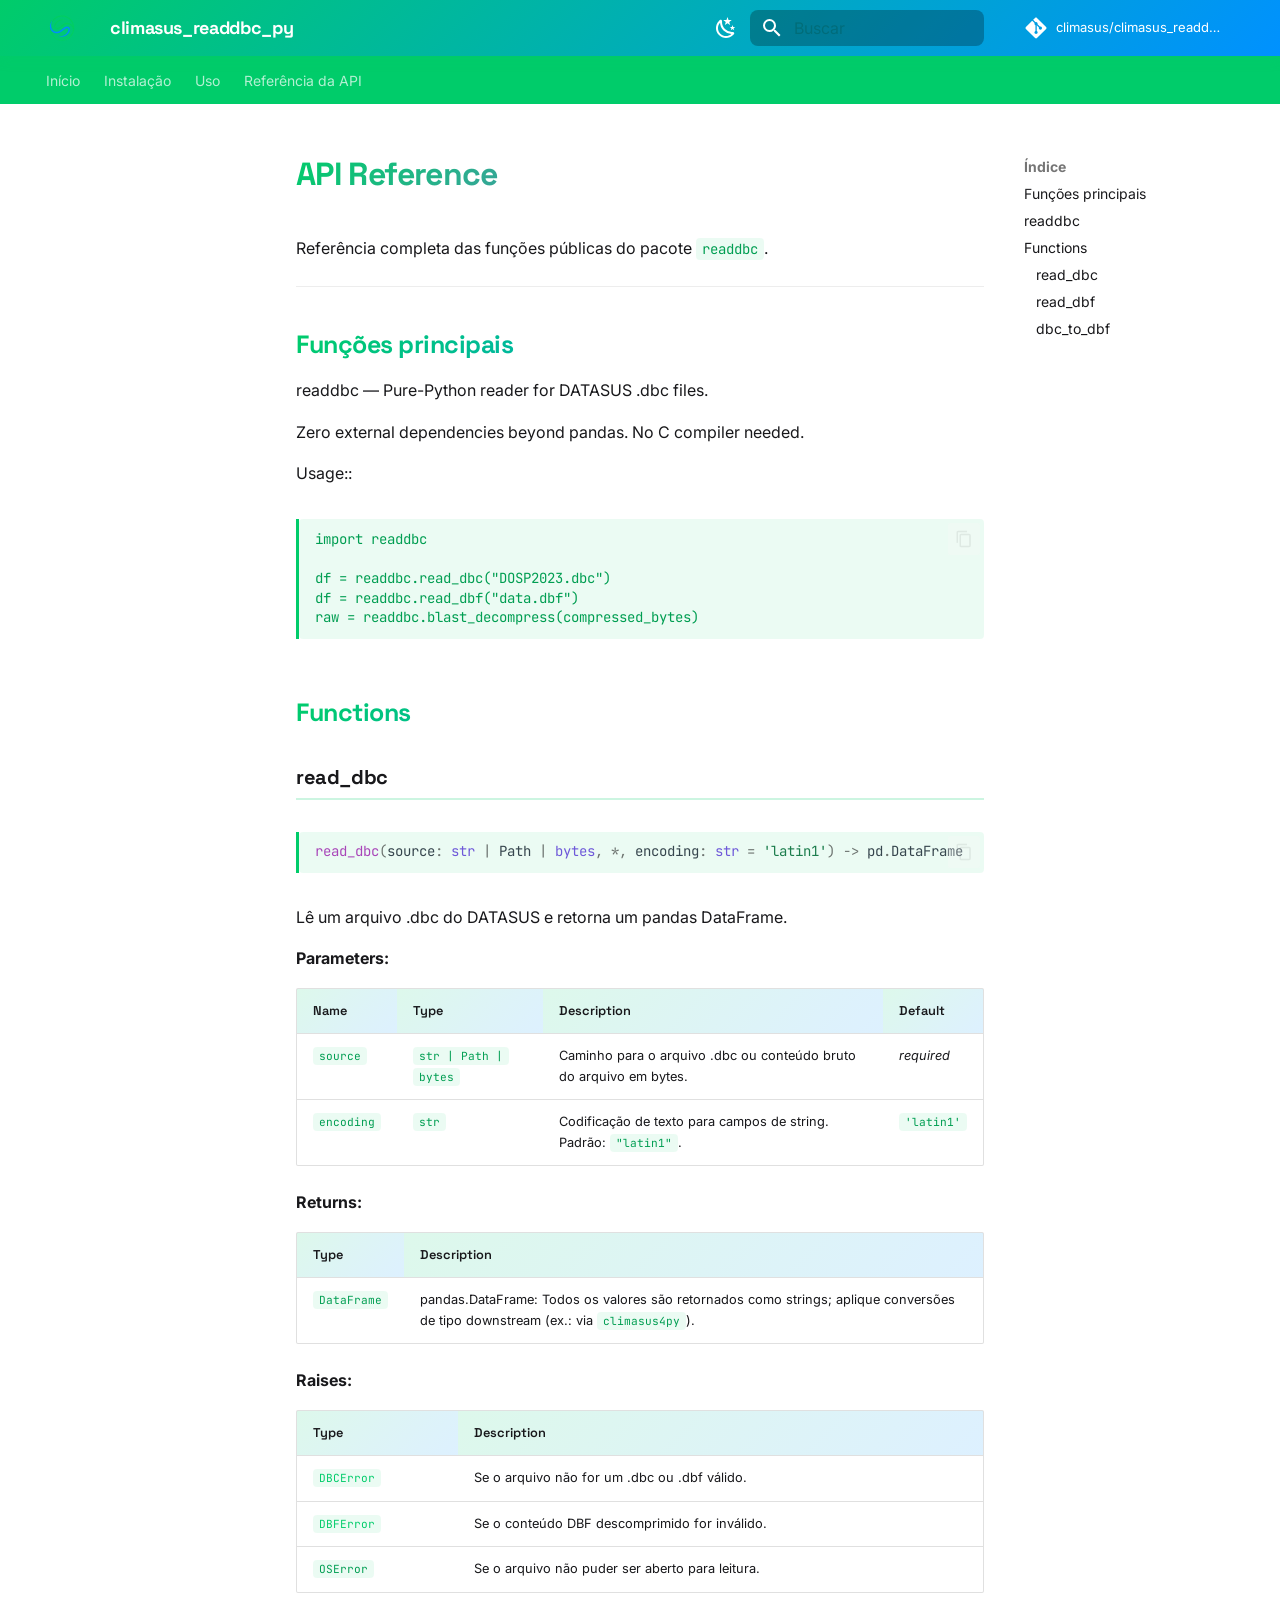
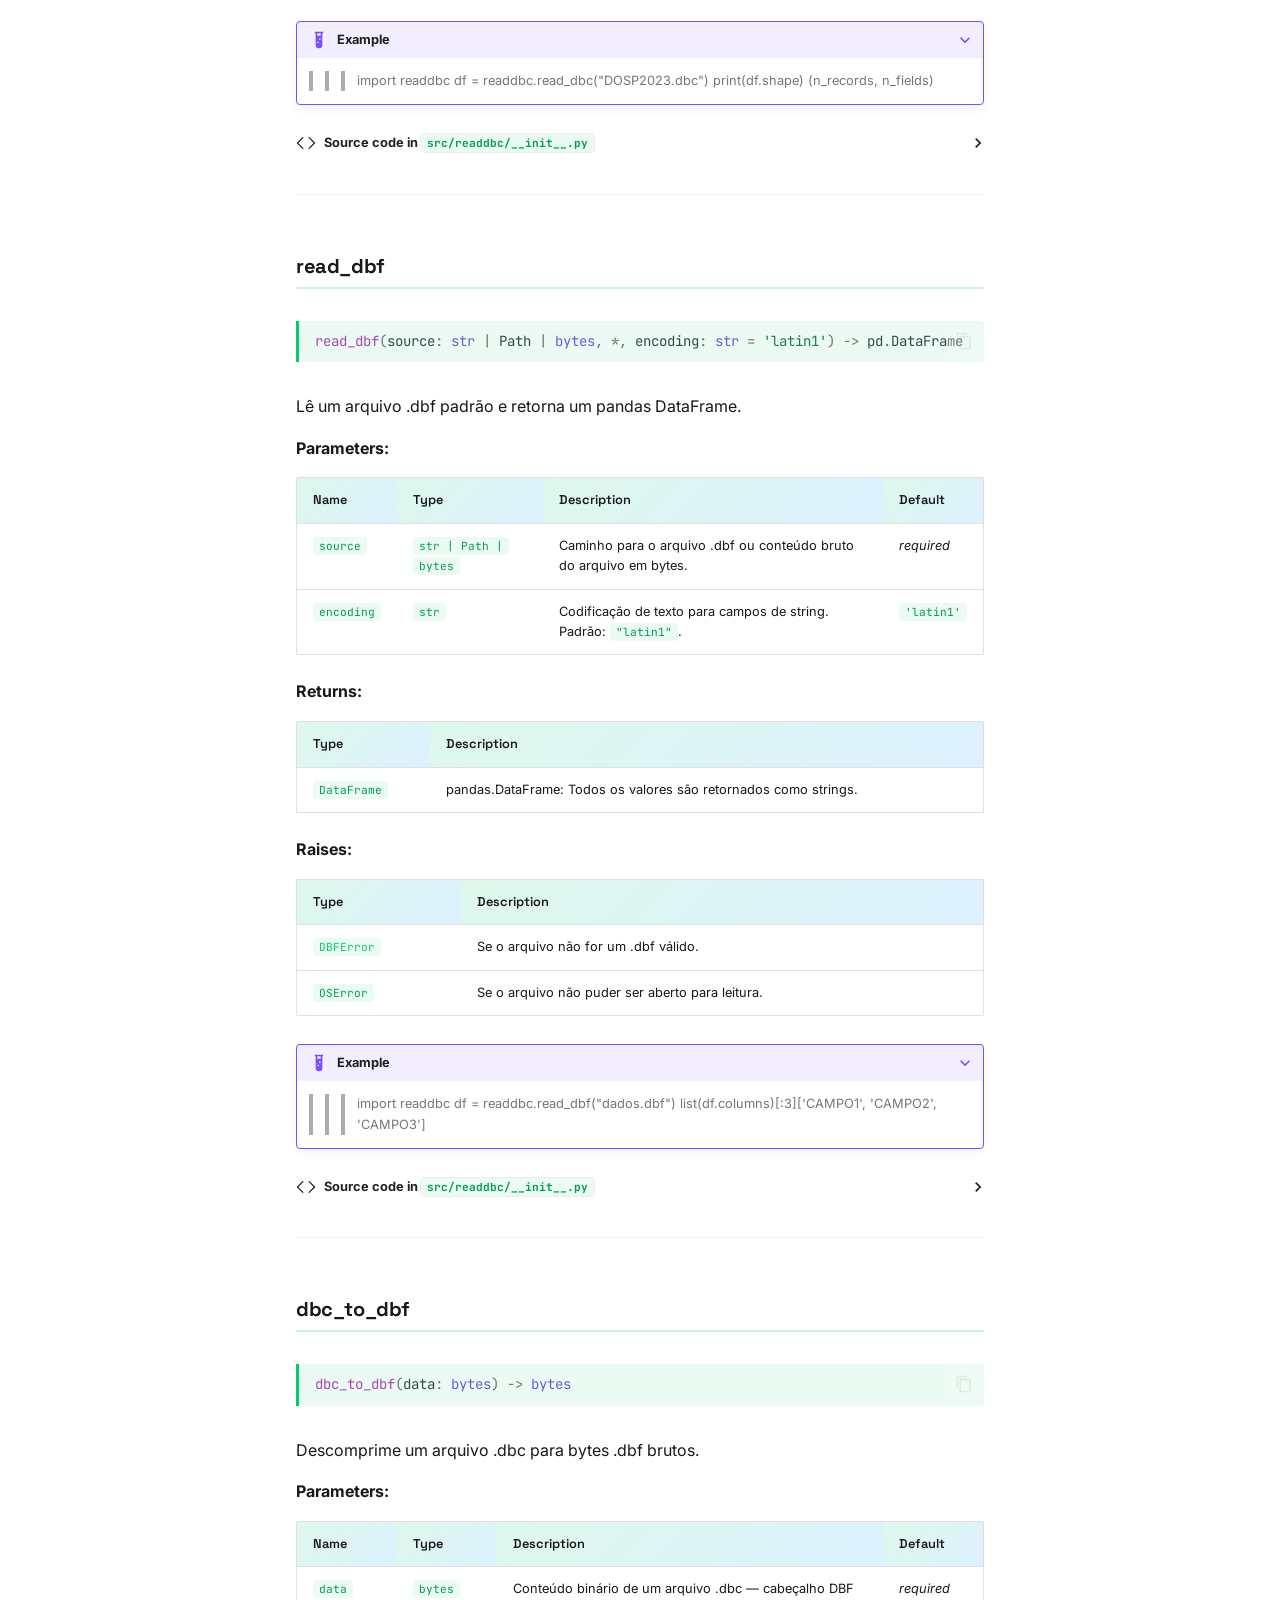
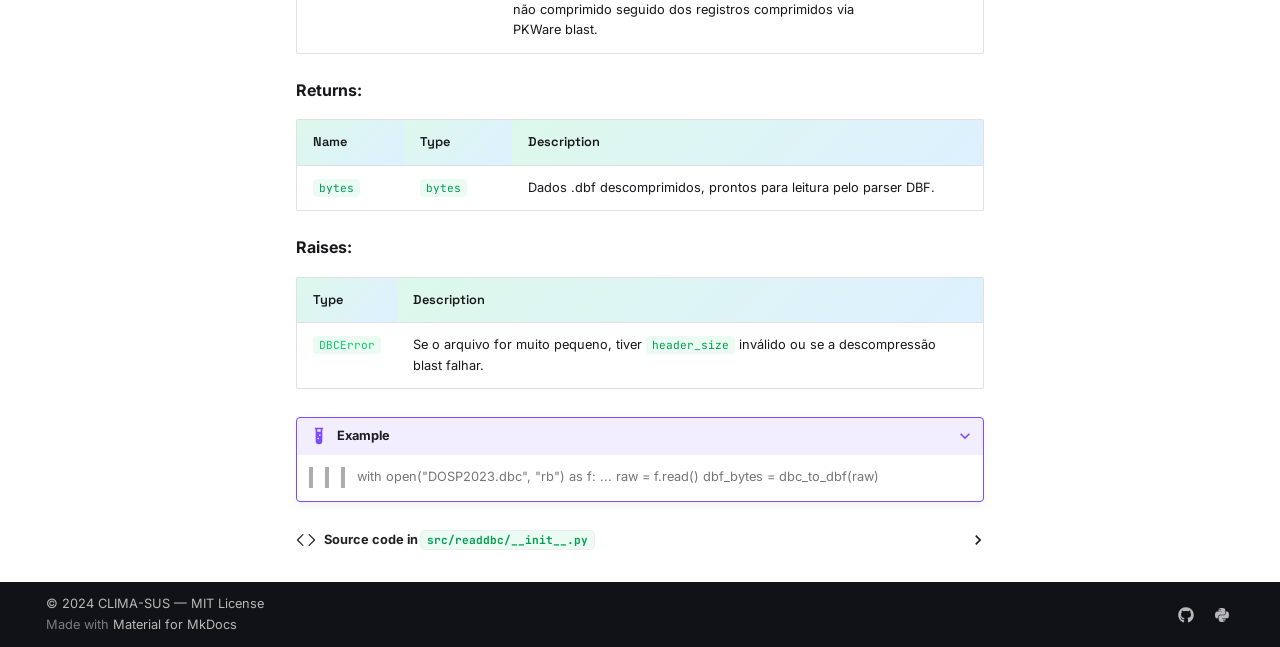
==== api-reference/index.html @ 3f67c139 "Deployed f1daf43 with MkDocs version: 1.6.1" ====
<!doctype html>
<html lang="pt" class="no-js">
  <head>
    
      <meta charset="utf-8">
      <meta name="viewport" content="width=device-width,initial-scale=1">
      
        <meta name="description" content="Pure-Python DBC/DBF reader for DATASUS files">
      
      
      
        <link rel="canonical" href="https://climasus.github.io/climasus_readdbc_py/api-reference/">
      
      
      
      
        
      
      
      <link rel="icon" href="../assets/logo.png">
      <meta name="generator" content="mkdocs-1.6.1, mkdocs-material-9.7.6">
    
    
      
        <title>API Reference - climasus_readdbc_py</title>
      
    
    
      <link rel="stylesheet" href="../assets/stylesheets/main.484c7ddc.min.css">
      
        
        <link rel="stylesheet" href="../assets/stylesheets/palette.ab4e12ef.min.css">
      
      


    
    
      
    
    
      
        
        
        <link rel="preconnect" href="https://fonts.gstatic.com" crossorigin>
        <link rel="stylesheet" href="https://fonts.googleapis.com/css?family=Inter:300,300i,400,400i,700,700i%7CJetBrains+Mono:400,400i,700,700i&display=fallback">
        <style>:root{--md-text-font:"Inter";--md-code-font:"JetBrains Mono"}</style>
      
    
    
      <link rel="stylesheet" href="../assets/_mkdocstrings.css">
    
      <link rel="stylesheet" href="../assets/climasus.css">
    
    <script>__md_scope=new URL("..",location),__md_hash=e=>[...e].reduce(((e,_)=>(e<<5)-e+_.charCodeAt(0)),0),__md_get=(e,_=localStorage,t=__md_scope)=>JSON.parse(_.getItem(t.pathname+"."+e)),__md_set=(e,_,t=localStorage,a=__md_scope)=>{try{t.setItem(a.pathname+"."+e,JSON.stringify(_))}catch(e){}}</script>
    
      

    
    
  </head>
  
  
    
    
      
    
    
    
    
    <body dir="ltr" data-md-color-scheme="default" data-md-color-primary="custom" data-md-color-accent="custom">
  
    
    <input class="md-toggle" data-md-toggle="drawer" type="checkbox" id="__drawer" autocomplete="off">
    <input class="md-toggle" data-md-toggle="search" type="checkbox" id="__search" autocomplete="off">
    <label class="md-overlay" for="__drawer"></label>
    <div data-md-component="skip">
      
        
        <a href="#api-reference" class="md-skip">
          Ir para o conteúdo
        </a>
      
    </div>
    <div data-md-component="announce">
      
    </div>
    
    
      

<header class="md-header" data-md-component="header">
  <nav class="md-header__inner md-grid" aria-label="Cabeçalho">
    <a href=".." title="climasus_readdbc_py" class="md-header__button md-logo" aria-label="climasus_readdbc_py" data-md-component="logo">
      
  <img src="../assets/logo.png" alt="logo">

    </a>
    <label class="md-header__button md-icon" for="__drawer">
      
      <svg xmlns="http://www.w3.org/2000/svg" viewBox="0 0 24 24"><path d="M3 6h18v2H3zm0 5h18v2H3zm0 5h18v2H3z"/></svg>
    </label>
    <div class="md-header__title" data-md-component="header-title">
      <div class="md-header__ellipsis">
        <div class="md-header__topic">
          <span class="md-ellipsis">
            climasus_readdbc_py
          </span>
        </div>
        <div class="md-header__topic" data-md-component="header-topic">
          <span class="md-ellipsis">
            
              API Reference
            
          </span>
        </div>
      </div>
    </div>
    
      
        <form class="md-header__option" data-md-component="palette">
  
    
    
    
    <input class="md-option" data-md-color-media="(prefers-color-scheme: light)" data-md-color-scheme="default" data-md-color-primary="custom" data-md-color-accent="custom"  aria-label="Modo escuro"  type="radio" name="__palette" id="__palette_0">
    
      <label class="md-header__button md-icon" title="Modo escuro" for="__palette_1" hidden>
        <svg xmlns="http://www.w3.org/2000/svg" viewBox="0 0 24 24"><path d="m17.75 4.09-2.53 1.94.91 3.06-2.63-1.81-2.63 1.81.91-3.06-2.53-1.94L12.44 4l1.06-3 1.06 3zm3.5 6.91-1.64 1.25.59 1.98-1.7-1.17-1.7 1.17.59-1.98L15.75 11l2.06-.05L18.5 9l.69 1.95zm-2.28 4.95c.83-.08 1.72 1.1 1.19 1.85-.32.45-.66.87-1.08 1.27C15.17 23 8.84 23 4.94 19.07c-3.91-3.9-3.91-10.24 0-14.14.4-.4.82-.76 1.27-1.08.75-.53 1.93.36 1.85 1.19-.27 2.86.69 5.83 2.89 8.02a9.96 9.96 0 0 0 8.02 2.89m-1.64 2.02a12.08 12.08 0 0 1-7.8-3.47c-2.17-2.19-3.33-5-3.49-7.82-2.81 3.14-2.7 7.96.31 10.98 3.02 3.01 7.84 3.12 10.98.31"/></svg>
      </label>
    
  
    
    
    
    <input class="md-option" data-md-color-media="(prefers-color-scheme: dark)" data-md-color-scheme="slate" data-md-color-primary="custom" data-md-color-accent="custom"  aria-label="Modo claro"  type="radio" name="__palette" id="__palette_1">
    
      <label class="md-header__button md-icon" title="Modo claro" for="__palette_0" hidden>
        <svg xmlns="http://www.w3.org/2000/svg" viewBox="0 0 24 24"><path d="M12 7a5 5 0 0 1 5 5 5 5 0 0 1-5 5 5 5 0 0 1-5-5 5 5 0 0 1 5-5m0 2a3 3 0 0 0-3 3 3 3 0 0 0 3 3 3 3 0 0 0 3-3 3 3 0 0 0-3-3m0-7 2.39 3.42C13.65 5.15 12.84 5 12 5s-1.65.15-2.39.42zM3.34 7l4.16-.35A7.2 7.2 0 0 0 5.94 8.5c-.44.74-.69 1.5-.83 2.29zm.02 10 1.76-3.77a7.131 7.131 0 0 0 2.38 4.14zM20.65 7l-1.77 3.79a7.02 7.02 0 0 0-2.38-4.15zm-.01 10-4.14.36c.59-.51 1.12-1.14 1.54-1.86.42-.73.69-1.5.83-2.29zM12 22l-2.41-3.44c.74.27 1.55.44 2.41.44.82 0 1.63-.17 2.37-.44z"/></svg>
      </label>
    
  
</form>
      
    
    
      <script>var palette=__md_get("__palette");if(palette&&palette.color){if("(prefers-color-scheme)"===palette.color.media){var media=matchMedia("(prefers-color-scheme: light)"),input=document.querySelector(media.matches?"[data-md-color-media='(prefers-color-scheme: light)']":"[data-md-color-media='(prefers-color-scheme: dark)']");palette.color.media=input.getAttribute("data-md-color-media"),palette.color.scheme=input.getAttribute("data-md-color-scheme"),palette.color.primary=input.getAttribute("data-md-color-primary"),palette.color.accent=input.getAttribute("data-md-color-accent")}for(var[key,value]of Object.entries(palette.color))document.body.setAttribute("data-md-color-"+key,value)}</script>
    
    
    
      
      
        <label class="md-header__button md-icon" for="__search">
          
          <svg xmlns="http://www.w3.org/2000/svg" viewBox="0 0 24 24"><path d="M9.5 3A6.5 6.5 0 0 1 16 9.5c0 1.61-.59 3.09-1.56 4.23l.27.27h.79l5 5-1.5 1.5-5-5v-.79l-.27-.27A6.52 6.52 0 0 1 9.5 16 6.5 6.5 0 0 1 3 9.5 6.5 6.5 0 0 1 9.5 3m0 2C7 5 5 7 5 9.5S7 14 9.5 14 14 12 14 9.5 12 5 9.5 5"/></svg>
        </label>
        <div class="md-search" data-md-component="search" role="dialog">
  <label class="md-search__overlay" for="__search"></label>
  <div class="md-search__inner" role="search">
    <form class="md-search__form" name="search">
      <input type="text" class="md-search__input" name="query" aria-label="Buscar" placeholder="Buscar" autocapitalize="off" autocorrect="off" autocomplete="off" spellcheck="false" data-md-component="search-query" required>
      <label class="md-search__icon md-icon" for="__search">
        
        <svg xmlns="http://www.w3.org/2000/svg" viewBox="0 0 24 24"><path d="M9.5 3A6.5 6.5 0 0 1 16 9.5c0 1.61-.59 3.09-1.56 4.23l.27.27h.79l5 5-1.5 1.5-5-5v-.79l-.27-.27A6.52 6.52 0 0 1 9.5 16 6.5 6.5 0 0 1 3 9.5 6.5 6.5 0 0 1 9.5 3m0 2C7 5 5 7 5 9.5S7 14 9.5 14 14 12 14 9.5 12 5 9.5 5"/></svg>
        
        <svg xmlns="http://www.w3.org/2000/svg" viewBox="0 0 24 24"><path d="M20 11v2H8l5.5 5.5-1.42 1.42L4.16 12l7.92-7.92L13.5 5.5 8 11z"/></svg>
      </label>
      <nav class="md-search__options" aria-label="Pesquisar">
        
        <button type="reset" class="md-search__icon md-icon" title="Limpar" aria-label="Limpar" tabindex="-1">
          
          <svg xmlns="http://www.w3.org/2000/svg" viewBox="0 0 24 24"><path d="M19 6.41 17.59 5 12 10.59 6.41 5 5 6.41 10.59 12 5 17.59 6.41 19 12 13.41 17.59 19 19 17.59 13.41 12z"/></svg>
        </button>
      </nav>
      
        <div class="md-search__suggest" data-md-component="search-suggest"></div>
      
    </form>
    <div class="md-search__output">
      <div class="md-search__scrollwrap" tabindex="0" data-md-scrollfix>
        <div class="md-search-result" data-md-component="search-result">
          <div class="md-search-result__meta">
            Inicializando a pesquisa
          </div>
          <ol class="md-search-result__list" role="presentation"></ol>
        </div>
      </div>
    </div>
  </div>
</div>
      
    
    
      <div class="md-header__source">
        <a href="https://github.com/climasus/climasus_readdbc_py" title="Ir ao repositório" class="md-source" data-md-component="source">
  <div class="md-source__icon md-icon">
    
    <svg xmlns="http://www.w3.org/2000/svg" viewBox="0 0 448 512"><!--! Font Awesome Free 7.1.0 by @fontawesome - https://fontawesome.com License - https://fontawesome.com/license/free (Icons: CC BY 4.0, Fonts: SIL OFL 1.1, Code: MIT License) Copyright 2025 Fonticons, Inc.--><path d="M439.6 236.1 244 40.5c-5.4-5.5-12.8-8.5-20.4-8.5s-15 3-20.4 8.4L162.5 81l51.5 51.5c27.1-9.1 52.7 16.8 43.4 43.7l49.7 49.7c34.2-11.8 61.2 31 35.5 56.7-26.5 26.5-70.2-2.9-56-37.3L240.3 199v121.9c25.3 12.5 22.3 41.8 9.1 55-6.4 6.4-15.2 10.1-24.3 10.1s-17.8-3.6-24.3-10.1c-17.6-17.6-11.1-46.9 11.2-56v-123c-20.8-8.5-24.6-30.7-18.6-45L142.6 101 8.5 235.1C3 240.6 0 247.9 0 255.5s3 15 8.5 20.4l195.6 195.7c5.4 5.4 12.7 8.4 20.4 8.4s15-3 20.4-8.4l194.7-194.7c5.4-5.4 8.4-12.8 8.4-20.4s-3-15-8.4-20.4"/></svg>
  </div>
  <div class="md-source__repository">
    climasus/climasus_readdbc_py
  </div>
</a>
      </div>
    
  </nav>
  
</header>
    
    <div class="md-container" data-md-component="container">
      
      
        
          
            
<nav class="md-tabs" aria-label="Abas" data-md-component="tabs">
  <div class="md-grid">
    <ul class="md-tabs__list">
      
        
  
  
  
  
    <li class="md-tabs__item">
      <a href=".." class="md-tabs__link">
        
  
  
    
  
  Início

      </a>
    </li>
  

      
        
  
  
  
  
    <li class="md-tabs__item">
      <a href="../installation/" class="md-tabs__link">
        
  
  
    
  
  Instalação

      </a>
    </li>
  

      
        
  
  
  
  
    <li class="md-tabs__item">
      <a href="../usage/" class="md-tabs__link">
        
  
  
    
  
  Uso

      </a>
    </li>
  

      
        
  
  
  
  
    
    
      <li class="md-tabs__item">
        <a href="../reference/readdbc/" class="md-tabs__link">
          
  
  
  Referência da API

        </a>
      </li>
    
  

      
    </ul>
  </div>
</nav>
          
        
      
      <main class="md-main" data-md-component="main">
        <div class="md-main__inner md-grid">
          
            
              
              <div class="md-sidebar md-sidebar--primary" data-md-component="sidebar" data-md-type="navigation" >
                <div class="md-sidebar__scrollwrap">
                  <div class="md-sidebar__inner">
                    


  


<nav class="md-nav md-nav--primary md-nav--lifted" aria-label="Navegação" data-md-level="0">
  <label class="md-nav__title" for="__drawer">
    <a href=".." title="climasus_readdbc_py" class="md-nav__button md-logo" aria-label="climasus_readdbc_py" data-md-component="logo">
      
  <img src="../assets/logo.png" alt="logo">

    </a>
    climasus_readdbc_py
  </label>
  
    <div class="md-nav__source">
      <a href="https://github.com/climasus/climasus_readdbc_py" title="Ir ao repositório" class="md-source" data-md-component="source">
  <div class="md-source__icon md-icon">
    
    <svg xmlns="http://www.w3.org/2000/svg" viewBox="0 0 448 512"><!--! Font Awesome Free 7.1.0 by @fontawesome - https://fontawesome.com License - https://fontawesome.com/license/free (Icons: CC BY 4.0, Fonts: SIL OFL 1.1, Code: MIT License) Copyright 2025 Fonticons, Inc.--><path d="M439.6 236.1 244 40.5c-5.4-5.5-12.8-8.5-20.4-8.5s-15 3-20.4 8.4L162.5 81l51.5 51.5c27.1-9.1 52.7 16.8 43.4 43.7l49.7 49.7c34.2-11.8 61.2 31 35.5 56.7-26.5 26.5-70.2-2.9-56-37.3L240.3 199v121.9c25.3 12.5 22.3 41.8 9.1 55-6.4 6.4-15.2 10.1-24.3 10.1s-17.8-3.6-24.3-10.1c-17.6-17.6-11.1-46.9 11.2-56v-123c-20.8-8.5-24.6-30.7-18.6-45L142.6 101 8.5 235.1C3 240.6 0 247.9 0 255.5s3 15 8.5 20.4l195.6 195.7c5.4 5.4 12.7 8.4 20.4 8.4s15-3 20.4-8.4l194.7-194.7c5.4-5.4 8.4-12.8 8.4-20.4s-3-15-8.4-20.4"/></svg>
  </div>
  <div class="md-source__repository">
    climasus/climasus_readdbc_py
  </div>
</a>
    </div>
  
  <ul class="md-nav__list" data-md-scrollfix>
    
      
      
  
  
  
  
    <li class="md-nav__item">
      <a href=".." class="md-nav__link">
        
  
  
  <span class="md-ellipsis">
    
  
    Início
  

    
  </span>
  
  

      </a>
    </li>
  

    
      
      
  
  
  
  
    <li class="md-nav__item">
      <a href="../installation/" class="md-nav__link">
        
  
  
  <span class="md-ellipsis">
    
  
    Instalação
  

    
  </span>
  
  

      </a>
    </li>
  

    
      
      
  
  
  
  
    <li class="md-nav__item">
      <a href="../usage/" class="md-nav__link">
        
  
  
  <span class="md-ellipsis">
    
  
    Uso
  

    
  </span>
  
  

      </a>
    </li>
  

    
      
      
  
  
  
  
    
    
    
    
      
      
    
    
    <li class="md-nav__item md-nav__item--nested">
      
        
        
        <input class="md-nav__toggle md-toggle " type="checkbox" id="__nav_4" >
        
          
          <label class="md-nav__link" for="__nav_4" id="__nav_4_label" tabindex="0">
            
  
  
  <span class="md-ellipsis">
    
  
    Referência da API
  

    
  </span>
  
  

            <span class="md-nav__icon md-icon"></span>
          </label>
        
        <nav class="md-nav" data-md-level="1" aria-labelledby="__nav_4_label" aria-expanded="false">
          <label class="md-nav__title" for="__nav_4">
            <span class="md-nav__icon md-icon"></span>
            
  
    Referência da API
  

          </label>
          <ul class="md-nav__list" data-md-scrollfix>
            
              
                
  
  
  
  
    <li class="md-nav__item">
      <a href="../reference/readdbc/" class="md-nav__link">
        
  
  
  <span class="md-ellipsis">
    
  
    readdbc
  

    
  </span>
  
  

      </a>
    </li>
  

              
            
          </ul>
        </nav>
      
    </li>
  

    
  </ul>
</nav>
                  </div>
                </div>
              </div>
            
            
              
              <div class="md-sidebar md-sidebar--secondary" data-md-component="sidebar" data-md-type="toc" >
                <div class="md-sidebar__scrollwrap">
                  <div class="md-sidebar__inner">
                    

<nav class="md-nav md-nav--secondary" aria-label="Índice">
  
  
  
    
  
  
    <label class="md-nav__title" for="__toc">
      <span class="md-nav__icon md-icon"></span>
      Índice
    </label>
    <ul class="md-nav__list" data-md-component="toc" data-md-scrollfix>
      
        <li class="md-nav__item">
  <a href="#funcoes-principais" class="md-nav__link">
    <span class="md-ellipsis">
      
        Funções principais
      
    </span>
  </a>
  
</li>
      
        <li class="md-nav__item">
  <a href="#readdbc" class="md-nav__link">
    <span class="md-ellipsis">
      
        readdbc
      
    </span>
  </a>
  
</li>
      
        <li class="md-nav__item">
  <a href="#readdbc-functions" class="md-nav__link">
    <span class="md-ellipsis">
      
        Functions
      
    </span>
  </a>
  
    <nav class="md-nav" aria-label="Functions">
      <ul class="md-nav__list">
        
          <li class="md-nav__item">
  <a href="#readdbc.read_dbc" class="md-nav__link">
    <span class="md-ellipsis">
      
        read_dbc
      
    </span>
  </a>
  
</li>
        
          <li class="md-nav__item">
  <a href="#readdbc.read_dbf" class="md-nav__link">
    <span class="md-ellipsis">
      
        read_dbf
      
    </span>
  </a>
  
</li>
        
          <li class="md-nav__item">
  <a href="#readdbc.dbc_to_dbf" class="md-nav__link">
    <span class="md-ellipsis">
      
        dbc_to_dbf
      
    </span>
  </a>
  
</li>
        
      </ul>
    </nav>
  
</li>
      
    </ul>
  
</nav>
                  </div>
                </div>
              </div>
            
          
          
            <div class="md-content" data-md-component="content">
              
              <article class="md-content__inner md-typeset">
                
                  


  
  


<h1 id="api-reference">API Reference<a class="headerlink" href="#api-reference" title="Permanent link">&para;</a></h1>
<p>Referência completa das funções públicas do pacote <code>readdbc</code>.</p>
<hr />
<h2 id="funcoes-principais">Funções principais<a class="headerlink" href="#funcoes-principais" title="Permanent link">&para;</a></h2>


<div class="doc doc-object doc-module">



<a id="readdbc"></a>
    <div class="doc doc-contents first">

        <p>readdbc — Pure-Python reader for DATASUS .dbc files.</p>
<p>Zero external dependencies beyond pandas.  No C compiler needed.</p>
<p>Usage::</p>
<div class="language-text highlight"><pre><span></span><code>import readdbc

df = readdbc.read_dbc(&quot;DOSP2023.dbc&quot;)
df = readdbc.read_dbf(&quot;data.dbf&quot;)
raw = readdbc.blast_decompress(compressed_bytes)
</code></pre></div>










<div class="doc doc-children">








<h2 id="readdbc-functions">Functions<a href="#readdbc-functions" class="headerlink" title="Permanent link">&para;</a></h2>

<div class="doc doc-object doc-function">


<h3 id="readdbc.read_dbc" class="doc doc-heading">
            <span class="doc doc-object-name doc-function-name">read_dbc</span>


<a href="#readdbc.read_dbc" class="headerlink" title="Permanent link">&para;</a></h3>
<div class="language-python doc-signature highlight"><pre><span></span><code><a id="__codelineno-0-1" name="__codelineno-0-1" href="#__codelineno-0-1"></a><span class="nf">read_dbc</span><span class="p">(</span><span class="n">source</span><span class="p">:</span> <span class="nb">str</span> <span class="o">|</span> <span class="n">Path</span> <span class="o">|</span> <span class="nb">bytes</span><span class="p">,</span> <span class="o">*</span><span class="p">,</span> <span class="n">encoding</span><span class="p">:</span> <span class="nb">str</span> <span class="o">=</span> <span class="s1">&#39;latin1&#39;</span><span class="p">)</span> <span class="o">-&gt;</span> <span class="n">pd</span><span class="o">.</span><span class="n">DataFrame</span>
</code></pre></div>

    <div class="doc doc-contents ">

        <p>Lê um arquivo .dbc do DATASUS e retorna um pandas DataFrame.</p>


<p><span class="doc-section-title">Parameters:</span></p>
    <table>
      <thead>
        <tr>
          <th>Name</th>
          <th>Type</th>
          <th>Description</th>
          <th>Default</th>
        </tr>
      </thead>
      <tbody>
          <tr class="doc-section-item">
            <td>
                <code>source</code>
            </td>
            <td>
                  <code><span title="str">str</span> | <span title="pathlib.Path">Path</span> | <span title="bytes">bytes</span></code>
            </td>
            <td>
              <div class="doc-md-description">
                <p>Caminho para o arquivo .dbc ou conteúdo
bruto do arquivo em bytes.</p>
              </div>
            </td>
            <td>
                <em>required</em>
            </td>
          </tr>
          <tr class="doc-section-item">
            <td>
                <code>encoding</code>
            </td>
            <td>
                  <code><span title="str">str</span></code>
            </td>
            <td>
              <div class="doc-md-description">
                <p>Codificação de texto para campos de string.
Padrão: <code>"latin1"</code>.</p>
              </div>
            </td>
            <td>
                  <code>&#39;latin1&#39;</code>
            </td>
          </tr>
      </tbody>
    </table>


    <p><span class="doc-section-title">Returns:</span></p>
    <table>
      <thead>
        <tr>
          <th>Type</th>
          <th>Description</th>
        </tr>
      </thead>
      <tbody>
          <tr class="doc-section-item">
            <td>
                  <code><span title="pandas.DataFrame">DataFrame</span></code>
            </td>
            <td>
              <div class="doc-md-description">
                <p>pandas.DataFrame: Todos os valores são retornados como strings;
aplique conversões de tipo downstream (ex.: via <code>climasus4py</code>).</p>
              </div>
            </td>
          </tr>
      </tbody>
    </table>


<p><span class="doc-section-title">Raises:</span></p>
    <table>
      <thead>
        <tr>
          <th>Type</th>
          <th>Description</th>
        </tr>
      </thead>
      <tbody>
          <tr class="doc-section-item">
            <td>
                  <code><a class="autorefs autorefs-internal" title="DBCError (readdbc.DBCError)" href="../reference/readdbc/#readdbc.DBCError">DBCError</a></code>
            </td>
            <td>
              <div class="doc-md-description">
                <p>Se o arquivo não for um .dbc ou .dbf válido.</p>
              </div>
            </td>
          </tr>
          <tr class="doc-section-item">
            <td>
                  <code><a class="autorefs autorefs-internal" title="DBFError (readdbc._dbf.DBFError)" href="../reference/readdbc/#readdbc.DBFError">DBFError</a></code>
            </td>
            <td>
              <div class="doc-md-description">
                <p>Se o conteúdo DBF descomprimido for inválido.</p>
              </div>
            </td>
          </tr>
          <tr class="doc-section-item">
            <td>
                  <code><span title="OSError">OSError</span></code>
            </td>
            <td>
              <div class="doc-md-description">
                <p>Se o arquivo não puder ser aberto para leitura.</p>
              </div>
            </td>
          </tr>
      </tbody>
    </table>


<details class="example" open>
  <summary>Example</summary>
  <blockquote>
<blockquote>
<blockquote>
<p>import readdbc
df = readdbc.read_dbc("DOSP2023.dbc")
print(df.shape)
(n_records, n_fields)</p>
</blockquote>
</blockquote>
</blockquote>
</details>

            <details class="mkdocstrings-source">
              <summary>Source code in <code>src/readdbc/__init__.py</code></summary>
              <div class="language-python highlight"><table class="highlighttable"><tr><td class="linenos"><div class="linenodiv"><pre><span></span><span class="normal"><a href="#__codelineno-0-129">129</a></span>
<span class="normal"><a href="#__codelineno-0-130">130</a></span>
<span class="normal"><a href="#__codelineno-0-131">131</a></span>
<span class="normal"><a href="#__codelineno-0-132">132</a></span>
<span class="normal"><a href="#__codelineno-0-133">133</a></span>
<span class="normal"><a href="#__codelineno-0-134">134</a></span>
<span class="normal"><a href="#__codelineno-0-135">135</a></span>
<span class="normal"><a href="#__codelineno-0-136">136</a></span>
<span class="normal"><a href="#__codelineno-0-137">137</a></span>
<span class="normal"><a href="#__codelineno-0-138">138</a></span>
<span class="normal"><a href="#__codelineno-0-139">139</a></span>
<span class="normal"><a href="#__codelineno-0-140">140</a></span>
<span class="normal"><a href="#__codelineno-0-141">141</a></span>
<span class="normal"><a href="#__codelineno-0-142">142</a></span>
<span class="normal"><a href="#__codelineno-0-143">143</a></span>
<span class="normal"><a href="#__codelineno-0-144">144</a></span>
<span class="normal"><a href="#__codelineno-0-145">145</a></span>
<span class="normal"><a href="#__codelineno-0-146">146</a></span>
<span class="normal"><a href="#__codelineno-0-147">147</a></span>
<span class="normal"><a href="#__codelineno-0-148">148</a></span>
<span class="normal"><a href="#__codelineno-0-149">149</a></span>
<span class="normal"><a href="#__codelineno-0-150">150</a></span>
<span class="normal"><a href="#__codelineno-0-151">151</a></span>
<span class="normal"><a href="#__codelineno-0-152">152</a></span>
<span class="normal"><a href="#__codelineno-0-153">153</a></span>
<span class="normal"><a href="#__codelineno-0-154">154</a></span>
<span class="normal"><a href="#__codelineno-0-155">155</a></span>
<span class="normal"><a href="#__codelineno-0-156">156</a></span>
<span class="normal"><a href="#__codelineno-0-157">157</a></span>
<span class="normal"><a href="#__codelineno-0-158">158</a></span>
<span class="normal"><a href="#__codelineno-0-159">159</a></span>
<span class="normal"><a href="#__codelineno-0-160">160</a></span>
<span class="normal"><a href="#__codelineno-0-161">161</a></span>
<span class="normal"><a href="#__codelineno-0-162">162</a></span>
<span class="normal"><a href="#__codelineno-0-163">163</a></span>
<span class="normal"><a href="#__codelineno-0-164">164</a></span>
<span class="normal"><a href="#__codelineno-0-165">165</a></span></pre></div></td><td class="code"><div><pre><span></span><code><a id="__codelineno-0-129" name="__codelineno-0-129"></a><span class="k">def</span><span class="w"> </span><span class="nf">read_dbc</span><span class="p">(</span>
<a id="__codelineno-0-130" name="__codelineno-0-130"></a>    <span class="n">source</span><span class="p">:</span> <span class="nb">str</span> <span class="o">|</span> <span class="n">Path</span> <span class="o">|</span> <span class="nb">bytes</span><span class="p">,</span>
<a id="__codelineno-0-131" name="__codelineno-0-131"></a>    <span class="o">*</span><span class="p">,</span>
<a id="__codelineno-0-132" name="__codelineno-0-132"></a>    <span class="n">encoding</span><span class="p">:</span> <span class="nb">str</span> <span class="o">=</span> <span class="s2">&quot;latin1&quot;</span><span class="p">,</span>
<a id="__codelineno-0-133" name="__codelineno-0-133"></a><span class="p">)</span> <span class="o">-&gt;</span> <span class="n">pd</span><span class="o">.</span><span class="n">DataFrame</span><span class="p">:</span>
<a id="__codelineno-0-134" name="__codelineno-0-134"></a><span class="w">    </span><span class="sd">&quot;&quot;&quot;Lê um arquivo .dbc do DATASUS e retorna um pandas DataFrame.</span>
<a id="__codelineno-0-135" name="__codelineno-0-135"></a>
<a id="__codelineno-0-136" name="__codelineno-0-136"></a><span class="sd">    Args:</span>
<a id="__codelineno-0-137" name="__codelineno-0-137"></a><span class="sd">        source (str | Path | bytes): Caminho para o arquivo .dbc ou conteúdo</span>
<a id="__codelineno-0-138" name="__codelineno-0-138"></a><span class="sd">            bruto do arquivo em bytes.</span>
<a id="__codelineno-0-139" name="__codelineno-0-139"></a><span class="sd">        encoding (str): Codificação de texto para campos de string.</span>
<a id="__codelineno-0-140" name="__codelineno-0-140"></a><span class="sd">            Padrão: ``&quot;latin1&quot;``.</span>
<a id="__codelineno-0-141" name="__codelineno-0-141"></a>
<a id="__codelineno-0-142" name="__codelineno-0-142"></a><span class="sd">    Returns:</span>
<a id="__codelineno-0-143" name="__codelineno-0-143"></a><span class="sd">        pandas.DataFrame: Todos os valores são retornados como strings;</span>
<a id="__codelineno-0-144" name="__codelineno-0-144"></a><span class="sd">            aplique conversões de tipo downstream (ex.: via ``climasus4py``).</span>
<a id="__codelineno-0-145" name="__codelineno-0-145"></a>
<a id="__codelineno-0-146" name="__codelineno-0-146"></a><span class="sd">    Raises:</span>
<a id="__codelineno-0-147" name="__codelineno-0-147"></a><span class="sd">        DBCError: Se o arquivo não for um .dbc ou .dbf válido.</span>
<a id="__codelineno-0-148" name="__codelineno-0-148"></a><span class="sd">        DBFError: Se o conteúdo DBF descomprimido for inválido.</span>
<a id="__codelineno-0-149" name="__codelineno-0-149"></a><span class="sd">        OSError: Se o arquivo não puder ser aberto para leitura.</span>
<a id="__codelineno-0-150" name="__codelineno-0-150"></a>
<a id="__codelineno-0-151" name="__codelineno-0-151"></a><span class="sd">    Example:</span>
<a id="__codelineno-0-152" name="__codelineno-0-152"></a><span class="sd">        &gt;&gt;&gt; import readdbc</span>
<a id="__codelineno-0-153" name="__codelineno-0-153"></a><span class="sd">        &gt;&gt;&gt; df = readdbc.read_dbc(&quot;DOSP2023.dbc&quot;)</span>
<a id="__codelineno-0-154" name="__codelineno-0-154"></a><span class="sd">        &gt;&gt;&gt; print(df.shape)</span>
<a id="__codelineno-0-155" name="__codelineno-0-155"></a><span class="sd">        (n_records, n_fields)</span>
<a id="__codelineno-0-156" name="__codelineno-0-156"></a><span class="sd">    &quot;&quot;&quot;</span>
<a id="__codelineno-0-157" name="__codelineno-0-157"></a>    <span class="k">if</span> <span class="nb">isinstance</span><span class="p">(</span><span class="n">source</span><span class="p">,</span> <span class="p">(</span><span class="nb">str</span><span class="p">,</span> <span class="n">Path</span><span class="p">)):</span>
<a id="__codelineno-0-158" name="__codelineno-0-158"></a>        <span class="k">with</span> <span class="nb">open</span><span class="p">(</span><span class="n">source</span><span class="p">,</span> <span class="s2">&quot;rb&quot;</span><span class="p">)</span> <span class="k">as</span> <span class="n">f</span><span class="p">:</span>
<a id="__codelineno-0-159" name="__codelineno-0-159"></a>            <span class="n">raw</span> <span class="o">=</span> <span class="n">f</span><span class="o">.</span><span class="n">read</span><span class="p">()</span>
<a id="__codelineno-0-160" name="__codelineno-0-160"></a>    <span class="k">else</span><span class="p">:</span>
<a id="__codelineno-0-161" name="__codelineno-0-161"></a>        <span class="n">raw</span> <span class="o">=</span> <span class="n">source</span>
<a id="__codelineno-0-162" name="__codelineno-0-162"></a>
<a id="__codelineno-0-163" name="__codelineno-0-163"></a>    <span class="n">dbf_data</span> <span class="o">=</span> <span class="n">dbc_to_dbf</span><span class="p">(</span><span class="n">raw</span><span class="p">)</span>
<a id="__codelineno-0-164" name="__codelineno-0-164"></a>    <span class="n">columns</span> <span class="o">=</span> <span class="n">read_dbf_columns</span><span class="p">(</span><span class="n">dbf_data</span><span class="p">,</span> <span class="n">encoding</span><span class="o">=</span><span class="n">encoding</span><span class="p">)</span>
<a id="__codelineno-0-165" name="__codelineno-0-165"></a>    <span class="k">return</span> <span class="n">pd</span><span class="o">.</span><span class="n">DataFrame</span><span class="p">(</span><span class="n">columns</span><span class="p">)</span>
</code></pre></div></td></tr></table></div>
            </details>
    </div>

</div>

<div class="doc doc-object doc-function">


<h3 id="readdbc.read_dbf" class="doc doc-heading">
            <span class="doc doc-object-name doc-function-name">read_dbf</span>


<a href="#readdbc.read_dbf" class="headerlink" title="Permanent link">&para;</a></h3>
<div class="language-python doc-signature highlight"><pre><span></span><code><a id="__codelineno-0-1" name="__codelineno-0-1" href="#__codelineno-0-1"></a><span class="nf">read_dbf</span><span class="p">(</span><span class="n">source</span><span class="p">:</span> <span class="nb">str</span> <span class="o">|</span> <span class="n">Path</span> <span class="o">|</span> <span class="nb">bytes</span><span class="p">,</span> <span class="o">*</span><span class="p">,</span> <span class="n">encoding</span><span class="p">:</span> <span class="nb">str</span> <span class="o">=</span> <span class="s1">&#39;latin1&#39;</span><span class="p">)</span> <span class="o">-&gt;</span> <span class="n">pd</span><span class="o">.</span><span class="n">DataFrame</span>
</code></pre></div>

    <div class="doc doc-contents ">

        <p>Lê um arquivo .dbf padrão e retorna um pandas DataFrame.</p>


<p><span class="doc-section-title">Parameters:</span></p>
    <table>
      <thead>
        <tr>
          <th>Name</th>
          <th>Type</th>
          <th>Description</th>
          <th>Default</th>
        </tr>
      </thead>
      <tbody>
          <tr class="doc-section-item">
            <td>
                <code>source</code>
            </td>
            <td>
                  <code><span title="str">str</span> | <span title="pathlib.Path">Path</span> | <span title="bytes">bytes</span></code>
            </td>
            <td>
              <div class="doc-md-description">
                <p>Caminho para o arquivo .dbf ou conteúdo
bruto do arquivo em bytes.</p>
              </div>
            </td>
            <td>
                <em>required</em>
            </td>
          </tr>
          <tr class="doc-section-item">
            <td>
                <code>encoding</code>
            </td>
            <td>
                  <code><span title="str">str</span></code>
            </td>
            <td>
              <div class="doc-md-description">
                <p>Codificação de texto para campos de string.
Padrão: <code>"latin1"</code>.</p>
              </div>
            </td>
            <td>
                  <code>&#39;latin1&#39;</code>
            </td>
          </tr>
      </tbody>
    </table>


    <p><span class="doc-section-title">Returns:</span></p>
    <table>
      <thead>
        <tr>
          <th>Type</th>
          <th>Description</th>
        </tr>
      </thead>
      <tbody>
          <tr class="doc-section-item">
            <td>
                  <code><span title="pandas.DataFrame">DataFrame</span></code>
            </td>
            <td>
              <div class="doc-md-description">
                <p>pandas.DataFrame: Todos os valores são retornados como strings.</p>
              </div>
            </td>
          </tr>
      </tbody>
    </table>


<p><span class="doc-section-title">Raises:</span></p>
    <table>
      <thead>
        <tr>
          <th>Type</th>
          <th>Description</th>
        </tr>
      </thead>
      <tbody>
          <tr class="doc-section-item">
            <td>
                  <code><a class="autorefs autorefs-internal" title="DBFError (readdbc._dbf.DBFError)" href="../reference/readdbc/#readdbc.DBFError">DBFError</a></code>
            </td>
            <td>
              <div class="doc-md-description">
                <p>Se o arquivo não for um .dbf válido.</p>
              </div>
            </td>
          </tr>
          <tr class="doc-section-item">
            <td>
                  <code><span title="OSError">OSError</span></code>
            </td>
            <td>
              <div class="doc-md-description">
                <p>Se o arquivo não puder ser aberto para leitura.</p>
              </div>
            </td>
          </tr>
      </tbody>
    </table>


<details class="example" open>
  <summary>Example</summary>
  <blockquote>
<blockquote>
<blockquote>
<p>import readdbc
df = readdbc.read_dbf("dados.dbf")
list(df.columns)[:3]['CAMPO1', 'CAMPO2', 'CAMPO3']</p>
</blockquote>
</blockquote>
</blockquote>
</details>

            <details class="mkdocstrings-source">
              <summary>Source code in <code>src/readdbc/__init__.py</code></summary>
              <div class="language-python highlight"><table class="highlighttable"><tr><td class="linenos"><div class="linenodiv"><pre><span></span><span class="normal"><a href="#__codelineno-0-168">168</a></span>
<span class="normal"><a href="#__codelineno-0-169">169</a></span>
<span class="normal"><a href="#__codelineno-0-170">170</a></span>
<span class="normal"><a href="#__codelineno-0-171">171</a></span>
<span class="normal"><a href="#__codelineno-0-172">172</a></span>
<span class="normal"><a href="#__codelineno-0-173">173</a></span>
<span class="normal"><a href="#__codelineno-0-174">174</a></span>
<span class="normal"><a href="#__codelineno-0-175">175</a></span>
<span class="normal"><a href="#__codelineno-0-176">176</a></span>
<span class="normal"><a href="#__codelineno-0-177">177</a></span>
<span class="normal"><a href="#__codelineno-0-178">178</a></span>
<span class="normal"><a href="#__codelineno-0-179">179</a></span>
<span class="normal"><a href="#__codelineno-0-180">180</a></span>
<span class="normal"><a href="#__codelineno-0-181">181</a></span>
<span class="normal"><a href="#__codelineno-0-182">182</a></span>
<span class="normal"><a href="#__codelineno-0-183">183</a></span>
<span class="normal"><a href="#__codelineno-0-184">184</a></span>
<span class="normal"><a href="#__codelineno-0-185">185</a></span>
<span class="normal"><a href="#__codelineno-0-186">186</a></span>
<span class="normal"><a href="#__codelineno-0-187">187</a></span>
<span class="normal"><a href="#__codelineno-0-188">188</a></span>
<span class="normal"><a href="#__codelineno-0-189">189</a></span>
<span class="normal"><a href="#__codelineno-0-190">190</a></span>
<span class="normal"><a href="#__codelineno-0-191">191</a></span>
<span class="normal"><a href="#__codelineno-0-192">192</a></span>
<span class="normal"><a href="#__codelineno-0-193">193</a></span>
<span class="normal"><a href="#__codelineno-0-194">194</a></span>
<span class="normal"><a href="#__codelineno-0-195">195</a></span>
<span class="normal"><a href="#__codelineno-0-196">196</a></span>
<span class="normal"><a href="#__codelineno-0-197">197</a></span>
<span class="normal"><a href="#__codelineno-0-198">198</a></span>
<span class="normal"><a href="#__codelineno-0-199">199</a></span>
<span class="normal"><a href="#__codelineno-0-200">200</a></span>
<span class="normal"><a href="#__codelineno-0-201">201</a></span></pre></div></td><td class="code"><div><pre><span></span><code><a id="__codelineno-0-168" name="__codelineno-0-168"></a><span class="k">def</span><span class="w"> </span><span class="nf">read_dbf</span><span class="p">(</span>
<a id="__codelineno-0-169" name="__codelineno-0-169"></a>    <span class="n">source</span><span class="p">:</span> <span class="nb">str</span> <span class="o">|</span> <span class="n">Path</span> <span class="o">|</span> <span class="nb">bytes</span><span class="p">,</span>
<a id="__codelineno-0-170" name="__codelineno-0-170"></a>    <span class="o">*</span><span class="p">,</span>
<a id="__codelineno-0-171" name="__codelineno-0-171"></a>    <span class="n">encoding</span><span class="p">:</span> <span class="nb">str</span> <span class="o">=</span> <span class="s2">&quot;latin1&quot;</span><span class="p">,</span>
<a id="__codelineno-0-172" name="__codelineno-0-172"></a><span class="p">)</span> <span class="o">-&gt;</span> <span class="n">pd</span><span class="o">.</span><span class="n">DataFrame</span><span class="p">:</span>
<a id="__codelineno-0-173" name="__codelineno-0-173"></a><span class="w">    </span><span class="sd">&quot;&quot;&quot;Lê um arquivo .dbf padrão e retorna um pandas DataFrame.</span>
<a id="__codelineno-0-174" name="__codelineno-0-174"></a>
<a id="__codelineno-0-175" name="__codelineno-0-175"></a><span class="sd">    Args:</span>
<a id="__codelineno-0-176" name="__codelineno-0-176"></a><span class="sd">        source (str | Path | bytes): Caminho para o arquivo .dbf ou conteúdo</span>
<a id="__codelineno-0-177" name="__codelineno-0-177"></a><span class="sd">            bruto do arquivo em bytes.</span>
<a id="__codelineno-0-178" name="__codelineno-0-178"></a><span class="sd">        encoding (str): Codificação de texto para campos de string.</span>
<a id="__codelineno-0-179" name="__codelineno-0-179"></a><span class="sd">            Padrão: ``&quot;latin1&quot;``.</span>
<a id="__codelineno-0-180" name="__codelineno-0-180"></a>
<a id="__codelineno-0-181" name="__codelineno-0-181"></a><span class="sd">    Returns:</span>
<a id="__codelineno-0-182" name="__codelineno-0-182"></a><span class="sd">        pandas.DataFrame: Todos os valores são retornados como strings.</span>
<a id="__codelineno-0-183" name="__codelineno-0-183"></a>
<a id="__codelineno-0-184" name="__codelineno-0-184"></a><span class="sd">    Raises:</span>
<a id="__codelineno-0-185" name="__codelineno-0-185"></a><span class="sd">        DBFError: Se o arquivo não for um .dbf válido.</span>
<a id="__codelineno-0-186" name="__codelineno-0-186"></a><span class="sd">        OSError: Se o arquivo não puder ser aberto para leitura.</span>
<a id="__codelineno-0-187" name="__codelineno-0-187"></a>
<a id="__codelineno-0-188" name="__codelineno-0-188"></a><span class="sd">    Example:</span>
<a id="__codelineno-0-189" name="__codelineno-0-189"></a><span class="sd">        &gt;&gt;&gt; import readdbc</span>
<a id="__codelineno-0-190" name="__codelineno-0-190"></a><span class="sd">        &gt;&gt;&gt; df = readdbc.read_dbf(&quot;dados.dbf&quot;)</span>
<a id="__codelineno-0-191" name="__codelineno-0-191"></a><span class="sd">        &gt;&gt;&gt; list(df.columns)[:3]</span>
<a id="__codelineno-0-192" name="__codelineno-0-192"></a><span class="sd">        [&#39;CAMPO1&#39;, &#39;CAMPO2&#39;, &#39;CAMPO3&#39;]</span>
<a id="__codelineno-0-193" name="__codelineno-0-193"></a><span class="sd">    &quot;&quot;&quot;</span>
<a id="__codelineno-0-194" name="__codelineno-0-194"></a>    <span class="k">if</span> <span class="nb">isinstance</span><span class="p">(</span><span class="n">source</span><span class="p">,</span> <span class="p">(</span><span class="nb">str</span><span class="p">,</span> <span class="n">Path</span><span class="p">)):</span>
<a id="__codelineno-0-195" name="__codelineno-0-195"></a>        <span class="k">with</span> <span class="nb">open</span><span class="p">(</span><span class="n">source</span><span class="p">,</span> <span class="s2">&quot;rb&quot;</span><span class="p">)</span> <span class="k">as</span> <span class="n">f</span><span class="p">:</span>
<a id="__codelineno-0-196" name="__codelineno-0-196"></a>            <span class="n">raw</span> <span class="o">=</span> <span class="n">f</span><span class="o">.</span><span class="n">read</span><span class="p">()</span>
<a id="__codelineno-0-197" name="__codelineno-0-197"></a>    <span class="k">else</span><span class="p">:</span>
<a id="__codelineno-0-198" name="__codelineno-0-198"></a>        <span class="n">raw</span> <span class="o">=</span> <span class="n">source</span>
<a id="__codelineno-0-199" name="__codelineno-0-199"></a>
<a id="__codelineno-0-200" name="__codelineno-0-200"></a>    <span class="n">columns</span> <span class="o">=</span> <span class="n">read_dbf_columns</span><span class="p">(</span><span class="n">raw</span><span class="p">,</span> <span class="n">encoding</span><span class="o">=</span><span class="n">encoding</span><span class="p">)</span>
<a id="__codelineno-0-201" name="__codelineno-0-201"></a>    <span class="k">return</span> <span class="n">pd</span><span class="o">.</span><span class="n">DataFrame</span><span class="p">(</span><span class="n">columns</span><span class="p">)</span>
</code></pre></div></td></tr></table></div>
            </details>
    </div>

</div>

<div class="doc doc-object doc-function">


<h3 id="readdbc.dbc_to_dbf" class="doc doc-heading">
            <span class="doc doc-object-name doc-function-name">dbc_to_dbf</span>


<a href="#readdbc.dbc_to_dbf" class="headerlink" title="Permanent link">&para;</a></h3>
<div class="language-python doc-signature highlight"><pre><span></span><code><a id="__codelineno-0-1" name="__codelineno-0-1" href="#__codelineno-0-1"></a><span class="nf">dbc_to_dbf</span><span class="p">(</span><span class="n">data</span><span class="p">:</span> <span class="nb">bytes</span><span class="p">)</span> <span class="o">-&gt;</span> <span class="nb">bytes</span>
</code></pre></div>

    <div class="doc doc-contents ">

        <p>Descomprime um arquivo .dbc para bytes .dbf brutos.</p>


<p><span class="doc-section-title">Parameters:</span></p>
    <table>
      <thead>
        <tr>
          <th>Name</th>
          <th>Type</th>
          <th>Description</th>
          <th>Default</th>
        </tr>
      </thead>
      <tbody>
          <tr class="doc-section-item">
            <td>
                <code>data</code>
            </td>
            <td>
                  <code><span title="bytes">bytes</span></code>
            </td>
            <td>
              <div class="doc-md-description">
                <p>Conteúdo binário de um arquivo .dbc — cabeçalho DBF
não comprimido seguido dos registros comprimidos via PKWare blast.</p>
              </div>
            </td>
            <td>
                <em>required</em>
            </td>
          </tr>
      </tbody>
    </table>


    <p><span class="doc-section-title">Returns:</span></p>
    <table>
      <thead>
        <tr>
<th>Name</th>          <th>Type</th>
          <th>Description</th>
        </tr>
      </thead>
      <tbody>
          <tr class="doc-section-item">
<td><code>bytes</code></td>            <td>
                  <code><span title="bytes">bytes</span></code>
            </td>
            <td>
              <div class="doc-md-description">
                <p>Dados .dbf descomprimidos, prontos para leitura pelo parser DBF.</p>
              </div>
            </td>
          </tr>
      </tbody>
    </table>


<p><span class="doc-section-title">Raises:</span></p>
    <table>
      <thead>
        <tr>
          <th>Type</th>
          <th>Description</th>
        </tr>
      </thead>
      <tbody>
          <tr class="doc-section-item">
            <td>
                  <code><a class="autorefs autorefs-internal" title="DBCError (readdbc.DBCError)" href="../reference/readdbc/#readdbc.DBCError">DBCError</a></code>
            </td>
            <td>
              <div class="doc-md-description">
                <p>Se o arquivo for muito pequeno, tiver <code>header_size</code> inválido
ou se a descompressão blast falhar.</p>
              </div>
            </td>
          </tr>
      </tbody>
    </table>


<details class="example" open>
  <summary>Example</summary>
  <blockquote>
<blockquote>
<blockquote>
<p>with open("DOSP2023.dbc", "rb") as f:
...     raw = f.read()
dbf_bytes = dbc_to_dbf(raw)</p>
</blockquote>
</blockquote>
</blockquote>
</details>

            <details class="mkdocstrings-source">
              <summary>Source code in <code>src/readdbc/__init__.py</code></summary>
              <div class="language-python highlight"><table class="highlighttable"><tr><td class="linenos"><div class="linenodiv"><pre><span></span><span class="normal"><a href="#__codelineno-0-77"> 77</a></span>
<span class="normal"><a href="#__codelineno-0-78"> 78</a></span>
<span class="normal"><a href="#__codelineno-0-79"> 79</a></span>
<span class="normal"><a href="#__codelineno-0-80"> 80</a></span>
<span class="normal"><a href="#__codelineno-0-81"> 81</a></span>
<span class="normal"><a href="#__codelineno-0-82"> 82</a></span>
<span class="normal"><a href="#__codelineno-0-83"> 83</a></span>
<span class="normal"><a href="#__codelineno-0-84"> 84</a></span>
<span class="normal"><a href="#__codelineno-0-85"> 85</a></span>
<span class="normal"><a href="#__codelineno-0-86"> 86</a></span>
<span class="normal"><a href="#__codelineno-0-87"> 87</a></span>
<span class="normal"><a href="#__codelineno-0-88"> 88</a></span>
<span class="normal"><a href="#__codelineno-0-89"> 89</a></span>
<span class="normal"><a href="#__codelineno-0-90"> 90</a></span>
<span class="normal"><a href="#__codelineno-0-91"> 91</a></span>
<span class="normal"><a href="#__codelineno-0-92"> 92</a></span>
<span class="normal"><a href="#__codelineno-0-93"> 93</a></span>
<span class="normal"><a href="#__codelineno-0-94"> 94</a></span>
<span class="normal"><a href="#__codelineno-0-95"> 95</a></span>
<span class="normal"><a href="#__codelineno-0-96"> 96</a></span>
<span class="normal"><a href="#__codelineno-0-97"> 97</a></span>
<span class="normal"><a href="#__codelineno-0-98"> 98</a></span>
<span class="normal"><a href="#__codelineno-0-99"> 99</a></span>
<span class="normal"><a href="#__codelineno-0-100">100</a></span>
<span class="normal"><a href="#__codelineno-0-101">101</a></span>
<span class="normal"><a href="#__codelineno-0-102">102</a></span>
<span class="normal"><a href="#__codelineno-0-103">103</a></span>
<span class="normal"><a href="#__codelineno-0-104">104</a></span>
<span class="normal"><a href="#__codelineno-0-105">105</a></span>
<span class="normal"><a href="#__codelineno-0-106">106</a></span>
<span class="normal"><a href="#__codelineno-0-107">107</a></span>
<span class="normal"><a href="#__codelineno-0-108">108</a></span>
<span class="normal"><a href="#__codelineno-0-109">109</a></span>
<span class="normal"><a href="#__codelineno-0-110">110</a></span>
<span class="normal"><a href="#__codelineno-0-111">111</a></span>
<span class="normal"><a href="#__codelineno-0-112">112</a></span>
<span class="normal"><a href="#__codelineno-0-113">113</a></span>
<span class="normal"><a href="#__codelineno-0-114">114</a></span>
<span class="normal"><a href="#__codelineno-0-115">115</a></span>
<span class="normal"><a href="#__codelineno-0-116">116</a></span>
<span class="normal"><a href="#__codelineno-0-117">117</a></span>
<span class="normal"><a href="#__codelineno-0-118">118</a></span>
<span class="normal"><a href="#__codelineno-0-119">119</a></span>
<span class="normal"><a href="#__codelineno-0-120">120</a></span>
<span class="normal"><a href="#__codelineno-0-121">121</a></span>
<span class="normal"><a href="#__codelineno-0-122">122</a></span>
<span class="normal"><a href="#__codelineno-0-123">123</a></span>
<span class="normal"><a href="#__codelineno-0-124">124</a></span></pre></div></td><td class="code"><div><pre><span></span><code><a id="__codelineno-0-77" name="__codelineno-0-77"></a><span class="k">def</span><span class="w"> </span><span class="nf">dbc_to_dbf</span><span class="p">(</span><span class="n">data</span><span class="p">:</span> <span class="nb">bytes</span><span class="p">)</span> <span class="o">-&gt;</span> <span class="nb">bytes</span><span class="p">:</span>
<a id="__codelineno-0-78" name="__codelineno-0-78"></a><span class="w">    </span><span class="sd">&quot;&quot;&quot;Descomprime um arquivo .dbc para bytes .dbf brutos.</span>
<a id="__codelineno-0-79" name="__codelineno-0-79"></a>
<a id="__codelineno-0-80" name="__codelineno-0-80"></a><span class="sd">    Args:</span>
<a id="__codelineno-0-81" name="__codelineno-0-81"></a><span class="sd">        data (bytes): Conteúdo binário de um arquivo .dbc — cabeçalho DBF</span>
<a id="__codelineno-0-82" name="__codelineno-0-82"></a><span class="sd">            não comprimido seguido dos registros comprimidos via PKWare blast.</span>
<a id="__codelineno-0-83" name="__codelineno-0-83"></a>
<a id="__codelineno-0-84" name="__codelineno-0-84"></a><span class="sd">    Returns:</span>
<a id="__codelineno-0-85" name="__codelineno-0-85"></a><span class="sd">        bytes: Dados .dbf descomprimidos, prontos para leitura pelo parser DBF.</span>
<a id="__codelineno-0-86" name="__codelineno-0-86"></a>
<a id="__codelineno-0-87" name="__codelineno-0-87"></a><span class="sd">    Raises:</span>
<a id="__codelineno-0-88" name="__codelineno-0-88"></a><span class="sd">        DBCError: Se o arquivo for muito pequeno, tiver ``header_size`` inválido</span>
<a id="__codelineno-0-89" name="__codelineno-0-89"></a><span class="sd">            ou se a descompressão blast falhar.</span>
<a id="__codelineno-0-90" name="__codelineno-0-90"></a>
<a id="__codelineno-0-91" name="__codelineno-0-91"></a><span class="sd">    Example:</span>
<a id="__codelineno-0-92" name="__codelineno-0-92"></a><span class="sd">        &gt;&gt;&gt; with open(&quot;DOSP2023.dbc&quot;, &quot;rb&quot;) as f:</span>
<a id="__codelineno-0-93" name="__codelineno-0-93"></a><span class="sd">        ...     raw = f.read()</span>
<a id="__codelineno-0-94" name="__codelineno-0-94"></a><span class="sd">        &gt;&gt;&gt; dbf_bytes = dbc_to_dbf(raw)</span>
<a id="__codelineno-0-95" name="__codelineno-0-95"></a><span class="sd">    &quot;&quot;&quot;</span>
<a id="__codelineno-0-96" name="__codelineno-0-96"></a>    <span class="c1"># ── Plain DBF pass-through ──────────────────────────────────────────</span>
<a id="__codelineno-0-97" name="__codelineno-0-97"></a>    <span class="k">if</span> <span class="n">_is_plain_dbf</span><span class="p">(</span><span class="n">data</span><span class="p">):</span>
<a id="__codelineno-0-98" name="__codelineno-0-98"></a>        <span class="k">return</span> <span class="n">data</span>
<a id="__codelineno-0-99" name="__codelineno-0-99"></a>
<a id="__codelineno-0-100" name="__codelineno-0-100"></a>    <span class="c1"># ── DBC decompression ───────────────────────────────────────────────</span>
<a id="__codelineno-0-101" name="__codelineno-0-101"></a>    <span class="k">if</span> <span class="nb">len</span><span class="p">(</span><span class="n">data</span><span class="p">)</span> <span class="o">&lt;</span> <span class="mi">14</span><span class="p">:</span>
<a id="__codelineno-0-102" name="__codelineno-0-102"></a>        <span class="k">raise</span> <span class="n">DBCError</span><span class="p">(</span><span class="s2">&quot;file too small to be a valid DBC&quot;</span><span class="p">)</span>
<a id="__codelineno-0-103" name="__codelineno-0-103"></a>
<a id="__codelineno-0-104" name="__codelineno-0-104"></a>    <span class="c1"># H = DBF header size, stored at bytes 8-9 (standard DBF header_size field)</span>
<a id="__codelineno-0-105" name="__codelineno-0-105"></a>    <span class="n">header_size</span> <span class="o">=</span> <span class="n">struct</span><span class="o">.</span><span class="n">unpack_from</span><span class="p">(</span><span class="s2">&quot;&lt;H&quot;</span><span class="p">,</span> <span class="n">data</span><span class="p">,</span> <span class="mi">8</span><span class="p">)[</span><span class="mi">0</span><span class="p">]</span>
<a id="__codelineno-0-106" name="__codelineno-0-106"></a>
<a id="__codelineno-0-107" name="__codelineno-0-107"></a>    <span class="k">if</span> <span class="n">header_size</span> <span class="o">&lt;</span> <span class="mi">32</span> <span class="ow">or</span> <span class="n">header_size</span> <span class="o">+</span> <span class="n">_CRC_SIZE</span> <span class="o">&gt;=</span> <span class="nb">len</span><span class="p">(</span><span class="n">data</span><span class="p">):</span>
<a id="__codelineno-0-108" name="__codelineno-0-108"></a>        <span class="k">raise</span> <span class="n">DBCError</span><span class="p">(</span>
<a id="__codelineno-0-109" name="__codelineno-0-109"></a>            <span class="sa">f</span><span class="s2">&quot;invalid DBC: header_size=</span><span class="si">{</span><span class="n">header_size</span><span class="si">}</span><span class="s2"> but file is </span><span class="si">{</span><span class="nb">len</span><span class="p">(</span><span class="n">data</span><span class="p">)</span><span class="si">}</span><span class="s2"> bytes&quot;</span>
<a id="__codelineno-0-110" name="__codelineno-0-110"></a>        <span class="p">)</span>
<a id="__codelineno-0-111" name="__codelineno-0-111"></a>
<a id="__codelineno-0-112" name="__codelineno-0-112"></a>    <span class="c1"># Uncompressed DBF header (first H bytes of the file, verbatim).</span>
<a id="__codelineno-0-113" name="__codelineno-0-113"></a>    <span class="n">dbf_header</span> <span class="o">=</span> <span class="n">data</span><span class="p">[:</span><span class="n">header_size</span><span class="p">]</span>
<a id="__codelineno-0-114" name="__codelineno-0-114"></a>
<a id="__codelineno-0-115" name="__codelineno-0-115"></a>    <span class="c1"># Compressed record data starts after the header + 4-byte CRC/padding.</span>
<a id="__codelineno-0-116" name="__codelineno-0-116"></a>    <span class="n">compressed_offset</span> <span class="o">=</span> <span class="n">header_size</span> <span class="o">+</span> <span class="n">_CRC_SIZE</span>
<a id="__codelineno-0-117" name="__codelineno-0-117"></a>    <span class="n">compressed</span> <span class="o">=</span> <span class="n">data</span><span class="p">[</span><span class="n">compressed_offset</span><span class="p">:]</span>
<a id="__codelineno-0-118" name="__codelineno-0-118"></a>
<a id="__codelineno-0-119" name="__codelineno-0-119"></a>    <span class="k">try</span><span class="p">:</span>
<a id="__codelineno-0-120" name="__codelineno-0-120"></a>        <span class="n">record_data</span> <span class="o">=</span> <span class="n">blast_decompress</span><span class="p">(</span><span class="n">compressed</span><span class="p">)</span>
<a id="__codelineno-0-121" name="__codelineno-0-121"></a>    <span class="k">except</span> <span class="n">BlastError</span> <span class="k">as</span> <span class="n">e</span><span class="p">:</span>
<a id="__codelineno-0-122" name="__codelineno-0-122"></a>        <span class="k">raise</span> <span class="n">DBCError</span><span class="p">(</span><span class="sa">f</span><span class="s2">&quot;blast decompression failed: </span><span class="si">{</span><span class="n">e</span><span class="si">}</span><span class="s2">&quot;</span><span class="p">)</span> <span class="kn">from</span><span class="w"> </span><span class="nn">e</span>
<a id="__codelineno-0-123" name="__codelineno-0-123"></a>
<a id="__codelineno-0-124" name="__codelineno-0-124"></a>    <span class="k">return</span> <span class="nb">bytes</span><span class="p">(</span><span class="n">dbf_header</span><span class="p">)</span> <span class="o">+</span> <span class="n">record_data</span>
</code></pre></div></td></tr></table></div>
            </details>
    </div>

</div>



  </div>

    </div>

</div>












                
              </article>
            </div>
          
          
<script>var target=document.getElementById(location.hash.slice(1));target&&target.name&&(target.checked=target.name.startsWith("__tabbed_"))</script>
        </div>
        
          <button type="button" class="md-top md-icon" data-md-component="top" hidden>
  
  <svg xmlns="http://www.w3.org/2000/svg" viewBox="0 0 24 24"><path d="M13 20h-2V8l-5.5 5.5-1.42-1.42L12 4.16l7.92 7.92-1.42 1.42L13 8z"/></svg>
  Voltar ao topo
</button>
        
      </main>
      
        <footer class="md-footer">
  
  <div class="md-footer-meta md-typeset">
    <div class="md-footer-meta__inner md-grid">
      <div class="md-copyright">
  
    <div class="md-copyright__highlight">
      © 2024 CLIMA-SUS — MIT License
    </div>
  
  
    Made with
    <a href="https://squidfunk.github.io/mkdocs-material/" target="_blank" rel="noopener">
      Material for MkDocs
    </a>
  
</div>
      
        
<div class="md-social">
  
    
    
    
    
      
      
    
    <a href="https://github.com/climasus" target="_blank" rel="noopener" title="github.com" class="md-social__link">
      <svg xmlns="http://www.w3.org/2000/svg" viewBox="0 0 512 512"><!--! Font Awesome Free 7.1.0 by @fontawesome - https://fontawesome.com License - https://fontawesome.com/license/free (Icons: CC BY 4.0, Fonts: SIL OFL 1.1, Code: MIT License) Copyright 2025 Fonticons, Inc.--><path d="M173.9 397.4c0 2-2.3 3.6-5.2 3.6-3.3.3-5.6-1.3-5.6-3.6 0-2 2.3-3.6 5.2-3.6 3-.3 5.6 1.3 5.6 3.6m-31.1-4.5c-.7 2 1.3 4.3 4.3 4.9 2.6 1 5.6 0 6.2-2s-1.3-4.3-4.3-5.2c-2.6-.7-5.5.3-6.2 2.3m44.2-1.7c-2.9.7-4.9 2.6-4.6 4.9.3 2 2.9 3.3 5.9 2.6 2.9-.7 4.9-2.6 4.6-4.6-.3-1.9-3-3.2-5.9-2.9M252.8 8C114.1 8 8 113.3 8 252c0 110.9 69.8 205.8 169.5 239.2 12.8 2.3 17.3-5.6 17.3-12.1 0-6.2-.3-40.4-.3-61.4 0 0-70 15-84.7-29.8 0 0-11.4-29.1-27.8-36.6 0 0-22.9-15.7 1.6-15.4 0 0 24.9 2 38.6 25.8 21.9 38.6 58.6 27.5 72.9 20.9 2.3-16 8.8-27.1 16-33.7-55.9-6.2-112.3-14.3-112.3-110.5 0-27.5 7.6-41.3 23.6-58.9-2.6-6.5-11.1-33.3 2.6-67.9 20.9-6.5 69 27 69 27 20-5.6 41.5-8.5 62.8-8.5s42.8 2.9 62.8 8.5c0 0 48.1-33.6 69-27 13.7 34.7 5.2 61.4 2.6 67.9 16 17.7 25.8 31.5 25.8 58.9 0 96.5-58.9 104.2-114.8 110.5 9.2 7.9 17 22.9 17 46.4 0 33.7-.3 75.4-.3 83.6 0 6.5 4.6 14.4 17.3 12.1C436.2 457.8 504 362.9 504 252 504 113.3 391.5 8 252.8 8M105.2 352.9c-1.3 1-1 3.3.7 5.2 1.6 1.6 3.9 2.3 5.2 1 1.3-1 1-3.3-.7-5.2-1.6-1.6-3.9-2.3-5.2-1m-10.8-8.1c-.7 1.3.3 2.9 2.3 3.9 1.6 1 3.6.7 4.3-.7.7-1.3-.3-2.9-2.3-3.9-2-.6-3.6-.3-4.3.7m32.4 35.6c-1.6 1.3-1 4.3 1.3 6.2 2.3 2.3 5.2 2.6 6.5 1 1.3-1.3.7-4.3-1.3-6.2-2.2-2.3-5.2-2.6-6.5-1m-11.4-14.7c-1.6 1-1.6 3.6 0 5.9s4.3 3.3 5.6 2.3c1.6-1.3 1.6-3.9 0-6.2-1.4-2.3-4-3.3-5.6-2"/></svg>
    </a>
  
    
    
    
    
      
      
    
    <a href="https://pypi.org/project/climasus_readdbc_py/" target="_blank" rel="noopener" title="pypi.org" class="md-social__link">
      <svg xmlns="http://www.w3.org/2000/svg" viewBox="0 0 448 512"><!--! Font Awesome Free 7.1.0 by @fontawesome - https://fontawesome.com License - https://fontawesome.com/license/free (Icons: CC BY 4.0, Fonts: SIL OFL 1.1, Code: MIT License) Copyright 2025 Fonticons, Inc.--><path d="M439.8 200.5c-7.7-30.9-22.3-54.2-53.4-54.2h-40.1v47.4c0 36.8-31.2 67.8-66.8 67.8H172.7c-29.2 0-53.4 25-53.4 54.3v101.8c0 29 25.2 46 53.4 54.3 33.8 9.9 66.3 11.7 106.8 0 26.9-7.8 53.4-23.5 53.4-54.3v-40.7H226.2v-13.6h160.2c31.1 0 42.6-21.7 53.4-54.2 11.2-33.5 10.7-65.7 0-108.6M286.2 444.7a20.4 20.4 0 1 1 0-40.7 20.4 20.4 0 1 1 0 40.7M167.8 248.1h106.8c29.7 0 53.4-24.5 53.4-54.3V91.9c0-29-24.4-50.7-53.4-55.6-35.8-5.9-74.7-5.6-106.8.1-45.2 8-53.4 24.7-53.4 55.6v40.7h106.9v13.6h-147c-31.1 0-58.3 18.7-66.8 54.2-9.8 40.7-10.2 66.1 0 108.6 7.6 31.6 25.7 54.2 56.8 54.2H101v-48.8c0-35.3 30.5-66.4 66.8-66.4m-6.6-183.4a20.4 20.4 0 1 1 0 40.8 20.4 20.4 0 1 1 0-40.8"/></svg>
    </a>
  
</div>
      
    </div>
  </div>
</footer>
      
    </div>
    <div class="md-dialog" data-md-component="dialog">
      <div class="md-dialog__inner md-typeset"></div>
    </div>
    
    
    
      
      
      <script id="__config" type="application/json">{"annotate": null, "base": "..", "features": ["navigation.tabs", "navigation.top", "search.highlight", "search.suggest", "content.code.copy", "toc.follow"], "search": "../assets/javascripts/workers/search.2c215733.min.js", "tags": null, "translations": {"clipboard.copied": "Copiado para \u00e1rea de transfer\u00eancia", "clipboard.copy": "Copiar para \u00e1rea de transfer\u00eancia", "search.result.more.one": "Mais 1 nesta p\u00e1gina", "search.result.more.other": "Mais # nesta p\u00e1gina", "search.result.none": "Nenhum resultado encontrado", "search.result.one": "1 resultado encontrado", "search.result.other": "# resultados encontrados", "search.result.placeholder": "Digite para iniciar a busca", "search.result.term.missing": "Ausente", "select.version": "Selecione a vers\u00e3o"}, "version": null}</script>
    
    
      <script src="../assets/javascripts/bundle.79ae519e.min.js"></script>
      
    
  </body>
</html>
---- assets/stylesheets/main.484c7ddc.min.css ----
@charset "UTF-8";html{-webkit-text-size-adjust:none;-moz-text-size-adjust:none;text-size-adjust:none;box-sizing:border-box}*,:after,:before{box-sizing:inherit}@media (prefers-reduced-motion){*,:after,:before{transition:none!important}}body{margin:0}a,button,input,label{-webkit-tap-highlight-color:transparent}a{color:inherit;text-decoration:none}hr{border:0;box-sizing:initial;display:block;height:.05rem;overflow:visible;padding:0}small{font-size:80%}sub,sup{line-height:1em}img{border-style:none}table{border-collapse:initial;border-spacing:0}td,th{font-weight:400;vertical-align:top}button{background:#0000;border:0;font-family:inherit;font-size:inherit;margin:0;padding:0}input{border:0;outline:none}:root{--md-primary-fg-color:#4051b5;--md-primary-fg-color--light:#5d6cc0;--md-primary-fg-color--dark:#303fa1;--md-primary-bg-color:#fff;--md-primary-bg-color--light:#ffffffb3;--md-accent-fg-color:#526cfe;--md-accent-fg-color--transparent:#526cfe1a;--md-accent-bg-color:#fff;--md-accent-bg-color--light:#ffffffb3}[data-md-color-scheme=default]{color-scheme:light}[data-md-color-scheme=default] img[src$="#gh-dark-mode-only"],[data-md-color-scheme=default] img[src$="#only-dark"]{display:none}:root,[data-md-color-scheme=default]{--md-hue:225deg;--md-default-fg-color:#000000de;--md-default-fg-color--light:#0000008a;--md-default-fg-color--lighter:#00000052;--md-default-fg-color--lightest:#00000012;--md-default-bg-color:#fff;--md-default-bg-color--light:#ffffffb3;--md-default-bg-color--lighter:#ffffff4d;--md-default-bg-color--lightest:#ffffff1f;--md-code-fg-color:#36464e;--md-code-bg-color:#f5f5f5;--md-code-bg-color--light:#f5f5f5b3;--md-code-bg-color--lighter:#f5f5f54d;--md-code-hl-color:#4287ff;--md-code-hl-color--light:#4287ff1a;--md-code-hl-number-color:#d52a2a;--md-code-hl-special-color:#db1457;--md-code-hl-function-color:#a846b9;--md-code-hl-constant-color:#6e59d9;--md-code-hl-keyword-color:#3f6ec6;--md-code-hl-string-color:#1c7d4d;--md-code-hl-name-color:var(--md-code-fg-color);--md-code-hl-operator-color:var(--md-default-fg-color--light);--md-code-hl-punctuation-color:var(--md-default-fg-color--light);--md-code-hl-comment-color:var(--md-default-fg-color--light);--md-code-hl-generic-color:var(--md-default-fg-color--light);--md-code-hl-variable-color:var(--md-default-fg-color--light);--md-typeset-color:var(--md-default-fg-color);--md-typeset-a-color:var(--md-primary-fg-color);--md-typeset-del-color:#f5503d26;--md-typeset-ins-color:#0bd57026;--md-typeset-kbd-color:#fafafa;--md-typeset-kbd-accent-color:#fff;--md-typeset-kbd-border-color:#b8b8b8;--md-typeset-mark-color:#ffff0080;--md-typeset-table-color:#0000001f;--md-typeset-table-color--light:rgba(0,0,0,.035);--md-admonition-fg-color:var(--md-default-fg-color);--md-admonition-bg-color:var(--md-default-bg-color);--md-warning-fg-color:#000000de;--md-warning-bg-color:#ff9;--md-footer-fg-color:#fff;--md-footer-fg-color--light:#ffffffb3;--md-footer-fg-color--lighter:#ffffff73;--md-footer-bg-color:#000000de;--md-footer-bg-color--dark:#00000052;--md-shadow-z1:0 0.2rem 0.5rem #0000000d,0 0 0.05rem #0000001a;--md-shadow-z2:0 0.2rem 0.5rem #0000001a,0 0 0.05rem #00000040;--md-shadow-z3:0 0.2rem 0.5rem #0003,0 0 0.05rem #00000059}.md-icon svg{fill:currentcolor;display:block;height:1.2rem;width:1.2rem}body{-webkit-font-smoothing:antialiased;-moz-osx-font-smoothing:grayscale;--md-text-font-family:var(--md-text-font,_),-apple-system,BlinkMacSystemFont,Helvetica,Arial,sans-serif;--md-code-font-family:var(--md-code-font,_),SFMono-Regular,Consolas,Menlo,monospace}aside,body,input{font-feature-settings:"kern","liga";color:var(--md-typeset-color);font-family:var(--md-text-font-family)}code,kbd,pre{font-feature-settings:"kern";font-family:var(--md-code-font-family)}:root{--md-typeset-table-sort-icon:url('data:image/svg+xml;charset=utf-8,<svg xmlns="http://www.w3.org/2000/svg" viewBox="0 0 24 24"><path d="m18 21-4-4h3V7h-3l4-4 4 4h-3v10h3M2 19v-2h10v2M2 13v-2h7v2M2 7V5h4v2z"/></svg>');--md-typeset-table-sort-icon--asc:url('data:image/svg+xml;charset=utf-8,<svg xmlns="http://www.w3.org/2000/svg" viewBox="0 0 24 24"><path d="M19 17h3l-4 4-4-4h3V3h2M2 17h10v2H2M6 5v2H2V5m0 6h7v2H2z"/></svg>');--md-typeset-table-sort-icon--desc:url('data:image/svg+xml;charset=utf-8,<svg xmlns="http://www.w3.org/2000/svg" viewBox="0 0 24 24"><path d="M19 7h3l-4-4-4 4h3v14h2M2 17h10v2H2M6 5v2H2V5m0 6h7v2H2z"/></svg>')}.md-typeset{-webkit-print-color-adjust:exact;color-adjust:exact;font-size:.8rem;line-height:1.6;overflow-wrap:break-word}@media print{.md-typeset{font-size:.68rem}}.md-typeset blockquote,.md-typeset dl,.md-typeset figure,.md-typeset ol,.md-typeset pre,.md-typeset ul{margin-bottom:1em;margin-top:1em}.md-typeset h1{color:var(--md-default-fg-color--light);font-size:2em;line-height:1.3;margin:0 0 1.25em}.md-typeset h1,.md-typeset h2{font-weight:300;letter-spacing:-.01em}.md-typeset h2{font-size:1.5625em;line-height:1.4;margin:1.6em 0 .64em}.md-typeset h3{font-size:1.25em;font-weight:400;letter-spacing:-.01em;line-height:1.5;margin:1.6em 0 .8em}.md-typeset h2+h3{margin-top:.8em}.md-typeset h4{font-weight:700;letter-spacing:-.01em;margin:1em 0}.md-typeset h5,.md-typeset h6{color:var(--md-default-fg-color--light);font-size:.8em;font-weight:700;letter-spacing:-.01em;margin:1.25em 0}.md-typeset h5{text-transform:uppercase}.md-typeset h5 code{text-transform:none}.md-typeset hr{border-bottom:.05rem solid var(--md-default-fg-color--lightest);display:flow-root;margin:1.5em 0}.md-typeset a{color:var(--md-typeset-a-color);word-break:break-word}.md-typeset a,.md-typeset a:before{transition:color 125ms}.md-typeset a:focus,.md-typeset a:hover{color:var(--md-accent-fg-color)}.md-typeset a:focus code,.md-typeset a:hover code{background-color:var(--md-accent-fg-color--transparent);color:var(--md-accent-fg-color)}.md-typeset a code{color:var(--md-typeset-a-color)}.md-typeset a.focus-visible{outline-color:var(--md-accent-fg-color);outline-offset:.2rem}.md-typeset code,.md-typeset kbd,.md-typeset pre{color:var(--md-code-fg-color);direction:ltr;font-variant-ligatures:none;transition:background-color 125ms}@media print{.md-typeset code,.md-typeset kbd,.md-typeset pre{white-space:pre-wrap}}.md-typeset code{background-color:var(--md-code-bg-color);border-radius:.1rem;-webkit-box-decoration-break:clone;box-decoration-break:clone;font-size:.85em;padding:0 .2941176471em;transition:color 125ms,background-color 125ms;word-break:break-word}.md-typeset code:not(.focus-visible){-webkit-tap-highlight-color:transparent;outline:none}.md-typeset pre{display:flow-root;line-height:1.4;position:relative}.md-typeset pre>code{-webkit-box-decoration-break:slice;box-decoration-break:slice;box-shadow:none;display:block;margin:0;outline-color:var(--md-accent-fg-color);overflow:auto;padding:.7720588235em 1.1764705882em;scrollbar-color:var(--md-default-fg-color--lighter) #0000;scrollbar-width:thin;touch-action:auto;word-break:normal}.md-typeset pre>code:hover{scrollbar-color:var(--md-accent-fg-color) #0000}.md-typeset pre>code::-webkit-scrollbar{height:.2rem;width:.2rem}.md-typeset pre>code::-webkit-scrollbar-thumb{background-color:var(--md-default-fg-color--lighter)}.md-typeset pre>code::-webkit-scrollbar-thumb:hover{background-color:var(--md-accent-fg-color)}.md-typeset kbd{background-color:var(--md-typeset-kbd-color);border-radius:.1rem;box-shadow:0 .1rem 0 .05rem var(--md-typeset-kbd-border-color),0 .1rem 0 var(--md-typeset-kbd-border-color),0 -.1rem .2rem var(--md-typeset-kbd-accent-color) inset;color:var(--md-default-fg-color);display:inline-block;font-size:.75em;padding:0 .6666666667em;vertical-align:text-top;word-break:break-word}.md-typeset mark{background-color:var(--md-typeset-mark-color);-webkit-box-decoration-break:clone;box-decoration-break:clone;color:inherit;word-break:break-word}.md-typeset abbr{cursor:help;text-decoration:none}.md-typeset [data-preview],.md-typeset abbr{border-bottom:.05rem dotted var(--md-default-fg-color--light)}.md-typeset small{opacity:.75}[dir=ltr] .md-typeset sub,[dir=ltr] .md-typeset sup{margin-left:.078125em}[dir=rtl] .md-typeset sub,[dir=rtl] .md-typeset sup{margin-right:.078125em}[dir=ltr] .md-typeset blockquote{padding-left:.6rem}[dir=rtl] .md-typeset blockquote{padding-right:.6rem}[dir=ltr] .md-typeset blockquote{border-left:.2rem solid var(--md-default-fg-color--lighter)}[dir=rtl] .md-typeset blockquote{border-right:.2rem solid var(--md-default-fg-color--lighter)}.md-typeset blockquote{color:var(--md-default-fg-color--light);margin-left:0;margin-right:0}.md-typeset ul{list-style-type:disc}.md-typeset ul[type]{list-style-type:revert-layer}[dir=ltr] .md-typeset ol,[dir=ltr] .md-typeset ul{margin-left:.625em}[dir=rtl] .md-typeset ol,[dir=rtl] .md-typeset ul{margin-right:.625em}.md-typeset ol,.md-typeset ul{padding:0}.md-typeset ol:not([hidden]),.md-typeset ul:not([hidden]){display:flow-root}.md-typeset ol ol,.md-typeset ul ol{list-style-type:lower-alpha}.md-typeset ol ol ol,.md-typeset ul ol ol{list-style-type:lower-roman}.md-typeset ol ol ol ol,.md-typeset ul ol ol ol{list-style-type:upper-alpha}.md-typeset ol ol ol ol ol,.md-typeset ul ol ol ol ol{list-style-type:upper-roman}.md-typeset ol[type],.md-typeset ul[type]{list-style-type:revert-layer}[dir=ltr] .md-typeset ol li,[dir=ltr] .md-typeset ul li{margin-left:1.25em}[dir=rtl] .md-typeset ol li,[dir=rtl] .md-typeset ul li{margin-right:1.25em}.md-typeset ol li,.md-typeset ul li{margin-bottom:.5em}.md-typeset ol li blockquote,.md-typeset ol li p,.md-typeset ul li blockquote,.md-typeset ul li p{margin:.5em 0}.md-typeset ol li:last-child,.md-typeset ul li:last-child{margin-bottom:0}[dir=ltr] .md-typeset ol li ol,[dir=ltr] .md-typeset ol li ul,[dir=ltr] .md-typeset ul li ol,[dir=ltr] .md-typeset ul li ul{margin-left:.625em}[dir=rtl] .md-typeset ol li ol,[dir=rtl] .md-typeset ol li ul,[dir=rtl] .md-typeset ul li ol,[dir=rtl] .md-typeset ul li ul{margin-right:.625em}.md-typeset ol li ol,.md-typeset ol li ul,.md-typeset ul li ol,.md-typeset ul li ul{margin-bottom:.5em;margin-top:.5em}[dir=ltr] .md-typeset dd{margin-left:1.875em}[dir=rtl] .md-typeset dd{margin-right:1.875em}.md-typeset dd{margin-bottom:1.5em;margin-top:1em}.md-typeset img,.md-typeset svg,.md-typeset video{height:auto;max-width:100%}.md-typeset img[align=left]{margin:1em 1em 1em 0}.md-typeset img[align=right]{margin:1em 0 1em 1em}.md-typeset img[align]:only-child{margin-top:0}.md-typeset figure{display:flow-root;margin:1em auto;max-width:100%;text-align:center;width:fit-content}.md-typeset figure img{display:block;margin:0 auto}.md-typeset figcaption{font-style:italic;margin:1em auto;max-width:24rem}.md-typeset iframe{max-width:100%}.md-typeset table:not([class]){background-color:var(--md-default-bg-color);border:.05rem solid var(--md-typeset-table-color);border-radius:.1rem;display:inline-block;font-size:.64rem;max-width:100%;overflow:auto;touch-action:auto}@media print{.md-typeset table:not([class]){display:table}}.md-typeset table:not([class])+*{margin-top:1.5em}.md-typeset table:not([class]) td>:first-child,.md-typeset table:not([class]) th>:first-child{margin-top:0}.md-typeset table:not([class]) td>:last-child,.md-typeset table:not([class]) th>:last-child{margin-bottom:0}.md-typeset table:not([class]) td:not([align]),.md-typeset table:not([class]) th:not([align]){text-align:left}[dir=rtl] .md-typeset table:not([class]) td:not([align]),[dir=rtl] .md-typeset table:not([class]) th:not([align]){text-align:right}.md-typeset table:not([class]) th{font-weight:700;min-width:5rem;padding:.9375em 1.25em;vertical-align:top}.md-typeset table:not([class]) td{border-top:.05rem solid var(--md-typeset-table-color);padding:.9375em 1.25em;vertical-align:top}.md-typeset table:not([class]) tbody tr{transition:background-color 125ms}.md-typeset table:not([class]) tbody tr:hover{background-color:var(--md-typeset-table-color--light);box-shadow:0 .05rem 0 var(--md-default-bg-color) inset}.md-typeset table:not([class]) a{word-break:normal}.md-typeset table th[role=columnheader]{cursor:pointer}[dir=ltr] .md-typeset table th[role=columnheader]:after{margin-left:.5em}[dir=rtl] .md-typeset table th[role=columnheader]:after{margin-right:.5em}.md-typeset table th[role=columnheader]:after{content:"";display:inline-block;height:1.2em;-webkit-mask-image:var(--md-typeset-table-sort-icon);mask-image:var(--md-typeset-table-sort-icon);-webkit-mask-repeat:no-repeat;mask-repeat:no-repeat;-webkit-mask-size:contain;mask-size:contain;transition:background-color 125ms;vertical-align:text-bottom;width:1.2em}.md-typeset table th[role=columnheader]:hover:after{background-color:var(--md-default-fg-color--lighter)}.md-typeset table th[role=columnheader][aria-sort=ascending]:after{background-color:var(--md-default-fg-color--light);-webkit-mask-image:var(--md-typeset-table-sort-icon--asc);mask-image:var(--md-typeset-table-sort-icon--asc)}.md-typeset table th[role=columnheader][aria-sort=descending]:after{background-color:var(--md-default-fg-color--light);-webkit-mask-image:var(--md-typeset-table-sort-icon--desc);mask-image:var(--md-typeset-table-sort-icon--desc)}.md-typeset__scrollwrap{margin:1em -.8rem;overflow-x:auto;touch-action:auto}.md-typeset__table{display:inline-block;margin-bottom:.5em;padding:0 .8rem}@media print{.md-typeset__table{display:block}}html .md-typeset__table table{display:table;margin:0;overflow:hidden;width:100%}@media screen and (max-width:44.984375em){.md-content__inner>pre{margin:1em -.8rem}.md-content__inner>pre code{border-radius:0}}.md-typeset .md-author{border-radius:100%;display:block;flex-shrink:0;height:1.6rem;overflow:hidden;position:relative;transition:color 125ms,transform 125ms;width:1.6rem}.md-typeset .md-author img{display:block}.md-typeset .md-author--more{background:var(--md-default-fg-color--lightest);color:var(--md-default-fg-color--lighter);font-size:.6rem;font-weight:700;line-height:1.6rem;text-align:center}.md-typeset .md-author--long{height:2.4rem;width:2.4rem}.md-typeset a.md-author{transform:scale(1)}.md-typeset a.md-author img{border-radius:100%;filter:grayscale(100%) opacity(75%);transition:filter 125ms}.md-typeset a.md-author:focus,.md-typeset a.md-author:hover{transform:scale(1.1);z-index:1}.md-typeset a.md-author:focus img,.md-typeset a.md-author:hover img{filter:grayscale(0)}.md-banner{background-color:var(--md-footer-bg-color);color:var(--md-footer-fg-color);overflow:auto}@media print{.md-banner{display:none}}.md-banner--warning{background-color:var(--md-warning-bg-color);color:var(--md-warning-fg-color)}.md-banner__inner{font-size:.7rem;margin:.6rem auto;padding:0 .8rem}[dir=ltr] .md-banner__button{float:right}[dir=rtl] .md-banner__button{float:left}.md-banner__button{color:inherit;cursor:pointer;transition:opacity .25s}.no-js .md-banner__button{display:none}.md-banner__button:hover{opacity:.7}html{font-size:125%;height:100%;overflow-x:hidden}@media screen and (min-width:100em){html{font-size:137.5%}}@media screen and (min-width:125em){html{font-size:150%}}body{background-color:var(--md-default-bg-color);display:flex;flex-direction:column;font-size:.5rem;min-height:100%;position:relative;width:100%}@media print{body{display:block}}@media screen and (max-width:59.984375em){body[data-md-scrolllock]{position:fixed}}.md-grid{margin-left:auto;margin-right:auto;max-width:61rem}.md-container{display:flex;flex-direction:column;flex-grow:1}@media print{.md-container{display:block}}.md-main{flex-grow:1}.md-main__inner{display:flex;height:100%;margin-top:1.5rem}.md-ellipsis{overflow:hidden;text-overflow:ellipsis}.md-toggle{display:none}.md-option{height:0;opacity:0;position:absolute;width:0}.md-option:checked+label:not([hidden]){display:block}.md-option.focus-visible+label{outline-color:var(--md-accent-fg-color);outline-style:auto}.md-skip{background-color:var(--md-default-fg-color);border-radius:.1rem;color:var(--md-default-bg-color);font-size:.64rem;margin:.5rem;opacity:0;outline-color:var(--md-accent-fg-color);padding:.3rem .5rem;position:fixed;transform:translateY(.4rem);z-index:-1}.md-skip:focus{opacity:1;transform:translateY(0);transition:transform .25s cubic-bezier(.4,0,.2,1),opacity 175ms 75ms;z-index:10}@page{margin:25mm}:root{--md-clipboard-icon:url('data:image/svg+xml;charset=utf-8,<svg xmlns="http://www.w3.org/2000/svg" viewBox="0 0 24 24"><path d="M19 21H8V7h11m0-2H8a2 2 0 0 0-2 2v14a2 2 0 0 0 2 2h11a2 2 0 0 0 2-2V7a2 2 0 0 0-2-2m-3-4H4a2 2 0 0 0-2 2v14h2V3h12z"/></svg>')}.md-clipboard{border-radius:.1rem;color:var(--md-default-fg-color--lightest);cursor:pointer;height:1.5em;outline-color:var(--md-accent-fg-color);outline-offset:.1rem;transition:color .25s;width:1.5em;z-index:1}@media print{.md-clipboard{display:none}}.md-clipboard:not(.focus-visible){-webkit-tap-highlight-color:transparent;outline:none}:hover>.md-clipboard{color:var(--md-default-fg-color--light)}.md-clipboard:focus,.md-clipboard:hover{color:var(--md-accent-fg-color)}.md-clipboard:after{background-color:currentcolor;content:"";display:block;height:1.125em;margin:0 auto;-webkit-mask-image:var(--md-clipboard-icon);mask-image:var(--md-clipboard-icon);-webkit-mask-position:center;mask-position:center;-webkit-mask-repeat:no-repeat;mask-repeat:no-repeat;-webkit-mask-size:contain;mask-size:contain;width:1.125em}.md-clipboard--inline{cursor:pointer}.md-clipboard--inline code{transition:color .25s,background-color .25s}.md-clipboard--inline:focus code,.md-clipboard--inline:hover code{background-color:var(--md-accent-fg-color--transparent);color:var(--md-accent-fg-color)}:root{--md-code-select-icon:url('data:image/svg+xml;charset=utf-8,<svg xmlns="http://www.w3.org/2000/svg" viewBox="0 0 24 24"><path d="M19 19h-4v2h4c1.1 0 2-.9 2-2v-4h-2m0-12h-4v2h4v4h2V5c0-1.1-.9-2-2-2M5 5h4V3H5c-1.1 0-2 .9-2 2v4h2m0 6H3v4c0 1.1.9 2 2 2h4v-2H5zm2-4h2v2H7zm4 0h2v2h-2zm4 0h2v2h-2zM7 7h2v2H7zm4 0h2v2h-2zm4 0h2v2h-2zm-8 8h2v2H7zm4 0h2v2h-2zm4 0h2v2h-2z"/></svg>');--md-code-copy-icon:url('data:image/svg+xml;charset=utf-8,<svg xmlns="http://www.w3.org/2000/svg" viewBox="0 0 24 24"><path d="M19 21H8V7h11m0-2H8a2 2 0 0 0-2 2v14a2 2 0 0 0 2 2h11a2 2 0 0 0 2-2V7a2 2 0 0 0-2-2m-3-4H4a2 2 0 0 0-2 2v14h2V3h12z"/></svg>')}.md-typeset .md-code__content{display:grid}.md-code__nav{background-color:var(--md-code-bg-color--lighter);border-radius:.1rem;display:flex;gap:.2rem;padding:.2rem;position:absolute;right:.25em;top:.25em;transition:background-color .25s;z-index:1}:hover>.md-code__nav{background-color:var(--md-code-bg-color--light)}.md-code__button{color:var(--md-default-fg-color--lightest);cursor:pointer;display:block;height:1.5em;outline-color:var(--md-accent-fg-color);outline-offset:.1rem;transition:color .25s;width:1.5em}:hover>*>.md-code__button{color:var(--md-default-fg-color--light)}.md-code__button.focus-visible,.md-code__button:hover{color:var(--md-accent-fg-color)}.md-code__button--active{color:var(--md-default-fg-color)!important}.md-code__button:after{background-color:currentcolor;content:"";display:block;height:1.125em;margin:0 auto;-webkit-mask-position:center;mask-position:center;-webkit-mask-repeat:no-repeat;mask-repeat:no-repeat;-webkit-mask-size:contain;mask-size:contain;width:1.125em}.md-code__button[data-md-type=select]:after{-webkit-mask-image:var(--md-code-select-icon);mask-image:var(--md-code-select-icon)}.md-code__button[data-md-type=copy]:after{-webkit-mask-image:var(--md-code-copy-icon);mask-image:var(--md-code-copy-icon)}@keyframes consent{0%{opacity:0;transform:translateY(100%)}to{opacity:1;transform:translateY(0)}}@keyframes overlay{0%{opacity:0}to{opacity:1}}.md-consent__overlay{animation:overlay .25s both;-webkit-backdrop-filter:blur(.1rem);backdrop-filter:blur(.1rem);background-color:#0000008a;height:100%;opacity:1;position:fixed;top:0;width:100%;z-index:5}.md-consent__inner{animation:consent .5s cubic-bezier(.1,.7,.1,1) both;background-color:var(--md-default-bg-color);border:0;border-radius:.1rem;bottom:0;box-shadow:0 0 .2rem #0000001a,0 .2rem .4rem #0003;max-height:100%;overflow:auto;padding:0;position:fixed;width:100%;z-index:5}.md-consent__form{padding:.8rem}.md-consent__settings{display:none;margin:1em 0}input:checked+.md-consent__settings{display:block}.md-consent__controls{margin-bottom:.8rem}.md-typeset .md-consent__controls .md-button{display:inline}@media screen and (max-width:44.984375em){.md-typeset .md-consent__controls .md-button{display:block;margin-top:.4rem;text-align:center;width:100%}}.md-consent label{cursor:pointer}.md-content{flex-grow:1;min-width:0}.md-content__inner{margin:0 .8rem 1.2rem;padding-top:.6rem}@media screen and (min-width:76.25em){[dir=ltr] .md-sidebar--primary:not([hidden])~.md-content>.md-content__inner{margin-left:1.2rem}[dir=ltr] .md-sidebar--secondary:not([hidden])~.md-content>.md-content__inner,[dir=rtl] .md-sidebar--primary:not([hidden])~.md-content>.md-content__inner{margin-right:1.2rem}[dir=rtl] .md-sidebar--secondary:not([hidden])~.md-content>.md-content__inner{margin-left:1.2rem}}.md-content__inner:before{content:"";display:block;height:.4rem}.md-content__inner>:last-child{margin-bottom:0}[dir=ltr] .md-content__button{float:right}[dir=rtl] .md-content__button{float:left}[dir=ltr] .md-content__button{margin-left:.4rem}[dir=rtl] .md-content__button{margin-right:.4rem}.md-content__button{margin:.4rem 0;padding:0}@media print{.md-content__button{display:none}}.md-typeset .md-content__button{color:var(--md-default-fg-color--lighter)}.md-content__button svg{display:inline;vertical-align:top}[dir=rtl] .md-content__button svg{transform:scaleX(-1)}[dir=ltr] .md-dialog{right:.8rem}[dir=rtl] .md-dialog{left:.8rem}.md-dialog{background-color:var(--md-default-fg-color);border-radius:.1rem;bottom:.8rem;box-shadow:var(--md-shadow-z3);min-width:11.1rem;opacity:0;padding:.4rem .6rem;pointer-events:none;position:fixed;transform:translateY(100%);transition:transform 0ms .4s,opacity .4s;z-index:4}@media print{.md-dialog{display:none}}.md-dialog--active{opacity:1;pointer-events:auto;transform:translateY(0);transition:transform .4s cubic-bezier(.075,.85,.175,1),opacity .4s}.md-dialog__inner{color:var(--md-default-bg-color);font-size:.7rem}.md-feedback{margin:2em 0 1em;text-align:center}.md-feedback fieldset{border:none;margin:0;padding:0}.md-feedback__title{font-weight:700;margin:1em auto}.md-feedback__inner{position:relative}.md-feedback__list{display:flex;flex-wrap:wrap;place-content:baseline center;position:relative}.md-feedback__list:hover .md-icon:not(:disabled){color:var(--md-default-fg-color--lighter)}:disabled .md-feedback__list{min-height:1.8rem}.md-feedback__icon{color:var(--md-default-fg-color--light);cursor:pointer;flex-shrink:0;margin:0 .1rem;transition:color 125ms}.md-feedback__icon:not(:disabled).md-icon:hover{color:var(--md-accent-fg-color)}.md-feedback__icon:disabled{color:var(--md-default-fg-color--lightest);pointer-events:none}.md-feedback__note{opacity:0;position:relative;transform:translateY(.4rem);transition:transform .4s cubic-bezier(.1,.7,.1,1),opacity .15s}.md-feedback__note>*{margin:0 auto;max-width:16rem}:disabled .md-feedback__note{opacity:1;transform:translateY(0)}@media print{.md-feedback{display:none}}.md-footer{background-color:var(--md-footer-bg-color);color:var(--md-footer-fg-color)}@media print{.md-footer{display:none}}.md-footer__inner{justify-content:space-between;overflow:auto;padding:.2rem}.md-footer__inner:not([hidden]){display:flex}.md-footer__link{align-items:end;display:flex;flex-grow:0.01;margin-bottom:.4rem;margin-top:1rem;max-width:100%;outline-color:var(--md-accent-fg-color);overflow:hidden;transition:opacity .25s}.md-footer__link:focus,.md-footer__link:hover{opacity:.7}[dir=rtl] .md-footer__link svg{transform:scaleX(-1)}@media screen and (max-width:44.984375em){.md-footer__link--prev{flex-shrink:0}.md-footer__link--prev .md-footer__title{display:none}}[dir=ltr] .md-footer__link--next{margin-left:auto}[dir=rtl] .md-footer__link--next{margin-right:auto}.md-footer__link--next{text-align:right}[dir=rtl] .md-footer__link--next{text-align:left}.md-footer__title{flex-grow:1;font-size:.9rem;margin-bottom:.7rem;max-width:calc(100% - 2.4rem);padding:0 1rem;white-space:nowrap}.md-footer__button{margin:.2rem;padding:.4rem}.md-footer__direction{font-size:.64rem;opacity:.7}.md-footer-meta{background-color:var(--md-footer-bg-color--dark)}.md-footer-meta__inner{display:flex;flex-wrap:wrap;justify-content:space-between;padding:.2rem}html .md-footer-meta.md-typeset a{color:var(--md-footer-fg-color--light)}html .md-footer-meta.md-typeset a:focus,html .md-footer-meta.md-typeset a:hover{color:var(--md-footer-fg-color)}.md-copyright{color:var(--md-footer-fg-color--lighter);font-size:.64rem;margin:auto .6rem;padding:.4rem 0;width:100%}@media screen and (min-width:45em){.md-copyright{width:auto}}.md-copyright__highlight{color:var(--md-footer-fg-color--light)}.md-social{display:inline-flex;gap:.2rem;margin:0 .4rem;padding:.2rem 0 .6rem}@media screen and (min-width:45em){.md-social{padding:.6rem 0}}.md-social__link{display:inline-block;height:1.6rem;text-align:center;width:1.6rem}.md-social__link:before{line-height:1.9}.md-social__link svg{fill:currentcolor;max-height:.8rem;vertical-align:-25%}.md-typeset .md-button{border:.1rem solid;border-radius:.1rem;color:var(--md-primary-fg-color);cursor:pointer;display:inline-block;font-weight:700;padding:.625em 2em;transition:color 125ms,background-color 125ms,border-color 125ms}.md-typeset .md-button--primary{background-color:var(--md-primary-fg-color);border-color:var(--md-primary-fg-color);color:var(--md-primary-bg-color)}.md-typeset .md-button:focus,.md-typeset .md-button:hover{background-color:var(--md-accent-fg-color);border-color:var(--md-accent-fg-color);color:var(--md-accent-bg-color)}[dir=ltr] .md-typeset .md-input{border-top-left-radius:.1rem}[dir=ltr] .md-typeset .md-input,[dir=rtl] .md-typeset .md-input{border-top-right-radius:.1rem}[dir=rtl] .md-typeset .md-input{border-top-left-radius:.1rem}.md-typeset .md-input{border-bottom:.1rem solid var(--md-default-fg-color--lighter);box-shadow:var(--md-shadow-z1);font-size:.8rem;height:1.8rem;padding:0 .6rem;transition:border .25s,box-shadow .25s}.md-typeset .md-input:focus,.md-typeset .md-input:hover{border-bottom-color:var(--md-accent-fg-color);box-shadow:var(--md-shadow-z2)}.md-typeset .md-input--stretch{width:100%}.md-header{background-color:var(--md-primary-fg-color);box-shadow:0 0 .2rem #0000,0 .2rem .4rem #0000;color:var(--md-primary-bg-color);display:block;left:0;position:sticky;right:0;top:0;z-index:4}@media print{.md-header{display:none}}.md-header[hidden]{transform:translateY(-100%);transition:transform .25s cubic-bezier(.8,0,.6,1),box-shadow .25s}.md-header--shadow{box-shadow:0 0 .2rem #0000001a,0 .2rem .4rem #0003;transition:transform .25s cubic-bezier(.1,.7,.1,1),box-shadow .25s}.md-header__inner{align-items:center;display:flex;padding:0 .2rem}.md-header__button{color:currentcolor;cursor:pointer;margin:.2rem;outline-color:var(--md-accent-fg-color);padding:.4rem;position:relative;transition:opacity .25s;vertical-align:middle;z-index:1}.md-header__button:hover{opacity:.7}.md-header__button:not([hidden]){display:inline-block}.md-header__button:not(.focus-visible){-webkit-tap-highlight-color:transparent;outline:none}.md-header__button.md-logo{margin:.2rem;padding:.4rem}@media screen and (max-width:76.234375em){.md-header__button.md-logo{display:none}}.md-header__button.md-logo img,.md-header__button.md-logo svg{fill:currentcolor;display:block;height:1.2rem;width:auto}@media screen and (min-width:60em){.md-header__button[for=__search]{display:none}}.no-js .md-header__button[for=__search]{display:none}[dir=rtl] .md-header__button[for=__search] svg{transform:scaleX(-1)}@media screen and (min-width:76.25em){.md-header__button[for=__drawer]{display:none}}.md-header__topic{display:flex;max-width:100%;position:absolute;transition:transform .4s cubic-bezier(.1,.7,.1,1),opacity .15s;white-space:nowrap}.md-header__topic+.md-header__topic{opacity:0;pointer-events:none;transform:translateX(1.25rem);transition:transform .4s cubic-bezier(1,.7,.1,.1),opacity .15s;z-index:-1}[dir=rtl] .md-header__topic+.md-header__topic{transform:translateX(-1.25rem)}.md-header__topic:first-child{font-weight:700}[dir=ltr] .md-header__title{margin-left:1rem;margin-right:.4rem}[dir=rtl] .md-header__title{margin-left:.4rem;margin-right:1rem}.md-header__title{flex-grow:1;font-size:.9rem;height:2.4rem;line-height:2.4rem}.md-header__title--active .md-header__topic{opacity:0;pointer-events:none;transform:translateX(-1.25rem);transition:transform .4s cubic-bezier(1,.7,.1,.1),opacity .15s;z-index:-1}[dir=rtl] .md-header__title--active .md-header__topic{transform:translateX(1.25rem)}.md-header__title--active .md-header__topic+.md-header__topic{opacity:1;pointer-events:auto;transform:translateX(0);transition:transform .4s cubic-bezier(.1,.7,.1,1),opacity .15s;z-index:0}.md-header__title>.md-header__ellipsis{height:100%;position:relative;width:100%}.md-header__option{display:flex;flex-shrink:0;max-width:100%;transition:max-width 0ms .25s,opacity .25s .25s;white-space:nowrap}[data-md-toggle=search]:checked~.md-header .md-header__option{max-width:0;opacity:0;transition:max-width 0ms,opacity 0ms}.md-header__option>input{bottom:0}.md-header__source{display:none}@media screen and (min-width:60em){[dir=ltr] .md-header__source{margin-left:1rem}[dir=rtl] .md-header__source{margin-right:1rem}.md-header__source{display:block;max-width:11.7rem;width:11.7rem}}@media screen and (min-width:76.25em){[dir=ltr] .md-header__source{margin-left:1.4rem}[dir=rtl] .md-header__source{margin-right:1.4rem}}.md-meta{color:var(--md-default-fg-color--light);font-size:.7rem;line-height:1.3}.md-meta__list{display:inline-flex;flex-wrap:wrap;list-style:none;margin:0;padding:0}.md-meta__item:not(:last-child):after{content:"·";margin-left:.2rem;margin-right:.2rem}.md-meta__link{color:var(--md-typeset-a-color)}.md-meta__link:focus,.md-meta__link:hover{color:var(--md-accent-fg-color)}.md-draft{background-color:#ff1744;border-radius:.125em;color:#fff;display:inline-block;font-weight:700;padding-left:.5714285714em;padding-right:.5714285714em}:root{--md-nav-icon--prev:url('data:image/svg+xml;charset=utf-8,<svg xmlns="http://www.w3.org/2000/svg" viewBox="0 0 24 24"><path d="M20 11v2H8l5.5 5.5-1.42 1.42L4.16 12l7.92-7.92L13.5 5.5 8 11z"/></svg>');--md-nav-icon--next:url('data:image/svg+xml;charset=utf-8,<svg xmlns="http://www.w3.org/2000/svg" viewBox="0 0 24 24"><path d="M8.59 16.58 13.17 12 8.59 7.41 10 6l6 6-6 6z"/></svg>');--md-toc-icon:url('data:image/svg+xml;charset=utf-8,<svg xmlns="http://www.w3.org/2000/svg" viewBox="0 0 24 24"><path d="M3 9h14V7H3zm0 4h14v-2H3zm0 4h14v-2H3zm16 0h2v-2h-2zm0-10v2h2V7zm0 6h2v-2h-2z"/></svg>')}.md-nav{font-size:.7rem;line-height:1.3}.md-nav__title{color:var(--md-default-fg-color--light);display:block;font-weight:700;overflow:hidden;padding:0 .6rem;text-overflow:ellipsis}.md-nav__title .md-nav__button{display:none}.md-nav__title .md-nav__button img{height:100%;width:auto}.md-nav__title .md-nav__button.md-logo img,.md-nav__title .md-nav__button.md-logo svg{fill:currentcolor;display:block;height:2.4rem;max-width:100%;object-fit:contain;width:auto}.md-nav__list{list-style:none;margin:0;padding:0}.md-nav__link{align-items:flex-start;display:flex;gap:.4rem;margin-top:.625em;scroll-snap-align:start;transition:color 125ms}.md-nav__link--passed,.md-nav__link--passed code{color:var(--md-default-fg-color--light)}.md-nav__item .md-nav__link--active,.md-nav__item .md-nav__link--active code{color:var(--md-typeset-a-color)}.md-nav__link .md-ellipsis{position:relative}.md-nav__link .md-ellipsis code{word-break:normal}[dir=ltr] .md-nav__link .md-icon:last-child{margin-left:auto}[dir=rtl] .md-nav__link .md-icon:last-child{margin-right:auto}.md-nav__link .md-typeset{font-size:.7rem;line-height:1.3}.md-nav__link svg{fill:currentcolor;flex-shrink:0;height:1.3em;position:relative}.md-nav__link[for]:focus,.md-nav__link[for]:hover,.md-nav__link[href]:focus,.md-nav__link[href]:hover{color:var(--md-accent-fg-color);cursor:pointer}.md-nav__link[for]:focus code,.md-nav__link[for]:hover code,.md-nav__link[href]:focus code,.md-nav__link[href]:hover code{background-color:var(--md-accent-fg-color--transparent);color:var(--md-accent-fg-color)}.md-nav__link.focus-visible{outline-color:var(--md-accent-fg-color);outline-offset:.2rem}.md-nav--primary .md-nav__link[for=__toc]{display:none}.md-nav--primary .md-nav__link[for=__toc] .md-icon:after{background-color:currentcolor;display:block;height:100%;-webkit-mask-image:var(--md-toc-icon);mask-image:var(--md-toc-icon);width:100%}.md-nav--primary .md-nav__link[for=__toc]~.md-nav{display:none}.md-nav__container>.md-nav__link{margin-top:0}.md-nav__container>.md-nav__link:first-child{flex-grow:1;min-width:0}.md-nav__icon{flex-shrink:0}.md-nav__source{display:none}@media screen and (max-width:76.234375em){.md-nav--primary,.md-nav--primary .md-nav{background-color:var(--md-default-bg-color);display:flex;flex-direction:column;height:100%;left:0;position:absolute;right:0;top:0;z-index:1}.md-nav--primary .md-nav__item,.md-nav--primary .md-nav__title{font-size:.8rem;line-height:1.5}.md-nav--primary .md-nav__title{background-color:var(--md-default-fg-color--lightest);color:var(--md-default-fg-color--light);cursor:pointer;height:5.6rem;line-height:2.4rem;padding:3rem .8rem .2rem;position:relative;white-space:nowrap}[dir=ltr] .md-nav--primary .md-nav__title .md-nav__icon{left:.4rem}[dir=rtl] .md-nav--primary .md-nav__title .md-nav__icon{right:.4rem}.md-nav--primary .md-nav__title .md-nav__icon{display:block;height:1.2rem;margin:.2rem;position:absolute;top:.4rem;width:1.2rem}.md-nav--primary .md-nav__title .md-nav__icon:after{background-color:currentcolor;content:"";display:block;height:100%;-webkit-mask-image:var(--md-nav-icon--prev);mask-image:var(--md-nav-icon--prev);-webkit-mask-position:center;mask-position:center;-webkit-mask-repeat:no-repeat;mask-repeat:no-repeat;-webkit-mask-size:contain;mask-size:contain;width:100%}.md-nav--primary .md-nav__title~.md-nav__list{background-color:var(--md-default-bg-color);box-shadow:0 .05rem 0 var(--md-default-fg-color--lightest) inset;overflow-y:auto;scroll-snap-type:y mandatory;touch-action:pan-y}.md-nav--primary .md-nav__title~.md-nav__list>:first-child{border-top:0}.md-nav--primary .md-nav__title[for=__drawer]{background-color:var(--md-primary-fg-color);color:var(--md-primary-bg-color);font-weight:700}.md-nav--primary .md-nav__title .md-logo{display:block;left:.2rem;margin:.2rem;padding:.4rem;position:absolute;right:.2rem;top:.2rem}.md-nav--primary .md-nav__list{flex:1}.md-nav--primary .md-nav__item{border-top:.05rem solid var(--md-default-fg-color--lightest)}.md-nav--primary .md-nav__item--active>.md-nav__link{color:var(--md-typeset-a-color)}.md-nav--primary .md-nav__item--active>.md-nav__link:focus,.md-nav--primary .md-nav__item--active>.md-nav__link:hover{color:var(--md-accent-fg-color)}.md-nav--primary .md-nav__link{margin-top:0;padding:.6rem .8rem}.md-nav--primary .md-nav__link svg{margin-top:.1em}.md-nav--primary .md-nav__link>.md-nav__link{padding:0}[dir=ltr] .md-nav--primary .md-nav__link .md-nav__icon{margin-right:-.2rem}[dir=rtl] .md-nav--primary .md-nav__link .md-nav__icon{margin-left:-.2rem}.md-nav--primary .md-nav__link .md-nav__icon{font-size:1.2rem;height:1.2rem;width:1.2rem}.md-nav--primary .md-nav__link .md-nav__icon:after{background-color:currentcolor;content:"";display:block;height:100%;-webkit-mask-image:var(--md-nav-icon--next);mask-image:var(--md-nav-icon--next);-webkit-mask-position:center;mask-position:center;-webkit-mask-repeat:no-repeat;mask-repeat:no-repeat;-webkit-mask-size:contain;mask-size:contain;width:100%}[dir=rtl] .md-nav--primary .md-nav__icon:after{transform:scale(-1)}.md-nav--primary .md-nav--secondary .md-nav{background-color:initial;position:static}[dir=ltr] .md-nav--primary .md-nav--secondary .md-nav .md-nav__link{padding-left:1.4rem}[dir=rtl] .md-nav--primary .md-nav--secondary .md-nav .md-nav__link{padding-right:1.4rem}[dir=ltr] .md-nav--primary .md-nav--secondary .md-nav .md-nav .md-nav__link{padding-left:2rem}[dir=rtl] .md-nav--primary .md-nav--secondary .md-nav .md-nav .md-nav__link{padding-right:2rem}[dir=ltr] .md-nav--primary .md-nav--secondary .md-nav .md-nav .md-nav .md-nav__link{padding-left:2.6rem}[dir=rtl] .md-nav--primary .md-nav--secondary .md-nav .md-nav .md-nav .md-nav__link{padding-right:2.6rem}[dir=ltr] .md-nav--primary .md-nav--secondary .md-nav .md-nav .md-nav .md-nav .md-nav__link{padding-left:3.2rem}[dir=rtl] .md-nav--primary .md-nav--secondary .md-nav .md-nav .md-nav .md-nav .md-nav__link{padding-right:3.2rem}.md-nav--secondary{background-color:initial}.md-nav__toggle~.md-nav{display:flex;opacity:0;transform:translateX(100%);transition:transform .25s cubic-bezier(.8,0,.6,1),opacity 125ms 50ms}[dir=rtl] .md-nav__toggle~.md-nav{transform:translateX(-100%)}.md-nav__toggle:checked~.md-nav{opacity:1;transform:translateX(0);transition:transform .25s cubic-bezier(.4,0,.2,1),opacity 125ms 125ms}.md-nav__toggle:checked~.md-nav>.md-nav__list{backface-visibility:hidden}}@media screen and (max-width:59.984375em){.md-nav--primary .md-nav__link[for=__toc]{display:flex}.md-nav--primary .md-nav__link[for=__toc] .md-icon:after{content:""}.md-nav--primary .md-nav__link[for=__toc]+.md-nav__link{display:none}.md-nav--primary .md-nav__link[for=__toc]~.md-nav{display:flex}.md-nav__source{background-color:var(--md-primary-fg-color--dark);color:var(--md-primary-bg-color);display:block;padding:0 .2rem}}@media screen and (min-width:60em) and (max-width:76.234375em){.md-nav--integrated .md-nav__link[for=__toc]{display:flex}.md-nav--integrated .md-nav__link[for=__toc] .md-icon:after{content:""}.md-nav--integrated .md-nav__link[for=__toc]+.md-nav__link{display:none}.md-nav--integrated .md-nav__link[for=__toc]~.md-nav{display:flex}}@media screen and (min-width:60em){.md-nav{margin-bottom:-.4rem}.md-nav--secondary .md-nav__title{background:var(--md-default-bg-color);box-shadow:0 0 .4rem .4rem var(--md-default-bg-color);position:sticky;top:0;z-index:1}.md-nav--secondary .md-nav__title[for=__toc]{scroll-snap-align:start}.md-nav--secondary .md-nav__title .md-nav__icon{display:none}[dir=ltr] .md-nav--secondary .md-nav__list{padding-left:.6rem}[dir=rtl] .md-nav--secondary .md-nav__list{padding-right:.6rem}.md-nav--secondary .md-nav__list{padding-bottom:.4rem}[dir=ltr] .md-nav--secondary .md-nav__item>.md-nav__link{margin-right:.4rem}[dir=rtl] .md-nav--secondary .md-nav__item>.md-nav__link{margin-left:.4rem}}@media screen and (min-width:76.25em){.md-nav{margin-bottom:-.4rem;transition:max-height .25s cubic-bezier(.86,0,.07,1)}.md-nav--primary .md-nav__title{background:var(--md-default-bg-color);box-shadow:0 0 .4rem .4rem var(--md-default-bg-color);position:sticky;top:0;z-index:1}.md-nav--primary .md-nav__title[for=__drawer]{scroll-snap-align:start}.md-nav--primary .md-nav__title .md-nav__icon{display:none}[dir=ltr] .md-nav--primary .md-nav__list{padding-left:.6rem}[dir=rtl] .md-nav--primary .md-nav__list{padding-right:.6rem}.md-nav--primary .md-nav__list{padding-bottom:.4rem}[dir=ltr] .md-nav--primary .md-nav__item>.md-nav__link{margin-right:.4rem}[dir=rtl] .md-nav--primary .md-nav__item>.md-nav__link{margin-left:.4rem}.md-nav__toggle~.md-nav{display:grid;grid-template-rows:minmax(.4rem,0fr);opacity:0;transition:grid-template-rows .25s cubic-bezier(.86,0,.07,1),opacity .25s,visibility 0ms .25s;visibility:collapse}.md-nav__toggle~.md-nav>.md-nav__list{overflow:hidden}.md-nav__toggle.md-toggle--indeterminate~.md-nav,.md-nav__toggle:checked~.md-nav{grid-template-rows:minmax(.4rem,1fr);opacity:1;transition:grid-template-rows .25s cubic-bezier(.86,0,.07,1),opacity .15s .1s,visibility 0ms;visibility:visible}.md-nav__toggle.md-toggle--indeterminate~.md-nav{transition:none}.md-nav__item--nested>.md-nav>.md-nav__title{display:none}.md-nav__item--section{display:block;margin:1.25em 0}.md-nav__item--section:last-child{margin-bottom:0}.md-nav__item--section>.md-nav__link{font-weight:700}.md-nav__item--section>.md-nav__link[for]{color:var(--md-default-fg-color--light)}.md-nav__item--section>.md-nav__link:not(.md-nav__container){pointer-events:none}.md-nav__item--section>.md-nav__link .md-icon,.md-nav__item--section>.md-nav__link>[for]{display:none}[dir=ltr] .md-nav__item--section>.md-nav{margin-left:-.6rem}[dir=rtl] .md-nav__item--section>.md-nav{margin-right:-.6rem}.md-nav__item--section>.md-nav{display:block;opacity:1;visibility:visible}.md-nav__item--section>.md-nav>.md-nav__list>.md-nav__item{padding:0}.md-nav__icon{border-radius:100%;height:.9rem;transition:background-color .25s;width:.9rem}.md-nav__icon:hover{background-color:var(--md-accent-fg-color--transparent)}.md-nav__icon:after{background-color:currentcolor;border-radius:100%;content:"";display:inline-block;height:100%;-webkit-mask-image:var(--md-nav-icon--next);mask-image:var(--md-nav-icon--next);-webkit-mask-position:center;mask-position:center;-webkit-mask-repeat:no-repeat;mask-repeat:no-repeat;-webkit-mask-size:contain;mask-size:contain;transition:transform .25s;vertical-align:-.1rem;width:100%}[dir=rtl] .md-nav__icon:after{transform:rotate(180deg)}.md-nav__item--nested .md-nav__toggle:checked~.md-nav__link .md-nav__icon:after,.md-nav__item--nested .md-toggle--indeterminate~.md-nav__link .md-nav__icon:after{transform:rotate(90deg)}.md-nav--lifted>.md-nav__list>.md-nav__item,.md-nav--lifted>.md-nav__title{display:none}.md-nav--lifted>.md-nav__list>.md-nav__item--active{display:block}.md-nav--lifted>.md-nav__list>.md-nav__item--active>.md-nav__link{background:var(--md-default-bg-color);box-shadow:0 0 .4rem .4rem var(--md-default-bg-color);margin-top:0;position:sticky;top:0;z-index:1}.md-nav--lifted>.md-nav__list>.md-nav__item--active>.md-nav__link:not(.md-nav__container){pointer-events:none}.md-nav--lifted>.md-nav__list>.md-nav__item--active.md-nav__item--section{margin:0}[dir=ltr] .md-nav--lifted>.md-nav__list>.md-nav__item>.md-nav:not(.md-nav--secondary){margin-left:-.6rem}[dir=rtl] .md-nav--lifted>.md-nav__list>.md-nav__item>.md-nav:not(.md-nav--secondary){margin-right:-.6rem}.md-nav--lifted>.md-nav__list>.md-nav__item>[for]{color:var(--md-default-fg-color--light)}.md-nav--lifted .md-nav[data-md-level="1"]{grid-template-rows:minmax(.4rem,1fr);opacity:1;visibility:visible}[dir=ltr] .md-nav--integrated>.md-nav__list>.md-nav__item--active .md-nav--secondary{border-left:.05rem solid var(--md-primary-fg-color)}[dir=rtl] .md-nav--integrated>.md-nav__list>.md-nav__item--active .md-nav--secondary{border-right:.05rem solid var(--md-primary-fg-color)}.md-nav--integrated>.md-nav__list>.md-nav__item--active .md-nav--secondary{display:block;margin-bottom:1.25em;opacity:1;visibility:visible}.md-nav--integrated>.md-nav__list>.md-nav__item--active .md-nav--secondary>.md-nav__list{overflow:visible;padding-bottom:0}.md-nav--integrated>.md-nav__list>.md-nav__item--active .md-nav--secondary>.md-nav__title{display:none}}.md-pagination{font-size:.8rem;font-weight:700;gap:.4rem}.md-pagination,.md-pagination>*{align-items:center;display:flex;justify-content:center}.md-pagination>*{border-radius:.2rem;height:1.8rem;min-width:1.8rem;text-align:center}.md-pagination__current{background-color:var(--md-default-fg-color--lightest);color:var(--md-default-fg-color--light)}.md-pagination__link{transition:color 125ms,background-color 125ms}.md-pagination__link:focus,.md-pagination__link:hover{background-color:var(--md-accent-fg-color--transparent);color:var(--md-accent-fg-color)}.md-pagination__link:focus svg,.md-pagination__link:hover svg{color:var(--md-accent-fg-color)}.md-pagination__link.focus-visible{outline-color:var(--md-accent-fg-color);outline-offset:.2rem}.md-pagination__link svg{fill:currentcolor;color:var(--md-default-fg-color--lighter);display:block;max-height:100%;width:1.2rem}:root{--md-path-icon:url('data:image/svg+xml;charset=utf-8,<svg xmlns="http://www.w3.org/2000/svg" viewBox="0 0 24 24"><path d="M8.59 16.58 13.17 12 8.59 7.41 10 6l6 6-6 6z"/></svg>')}.md-path{font-size:.7rem;margin:0 .8rem;overflow:auto;padding-top:1.2rem}.md-path:not([hidden]){display:block}@media screen and (min-width:76.25em){.md-path{margin:0 1.2rem}}.md-path__list{align-items:center;display:flex;gap:.2rem;list-style:none;margin:0;padding:0}.md-path__item:not(:first-child){display:inline-flex;gap:.2rem;white-space:nowrap}.md-path__item:not(:first-child):before{background-color:var(--md-default-fg-color--lighter);content:"";display:inline;height:.8rem;-webkit-mask-image:var(--md-path-icon);mask-image:var(--md-path-icon);width:.8rem}.md-path__link{align-items:center;color:var(--md-default-fg-color--light);display:flex}.md-path__link:focus,.md-path__link:hover{color:var(--md-accent-fg-color)}:root{--md-post-pin-icon:url('data:image/svg+xml;charset=utf-8,<svg xmlns="http://www.w3.org/2000/svg" viewBox="0 0 24 24"><path d="M16 12V4h1V2H7v2h1v8l-2 2v2h5.2v6h1.6v-6H18v-2z"/></svg>')}.md-post__back{border-bottom:.05rem solid var(--md-default-fg-color--lightest);margin-bottom:1.2rem;padding-bottom:1.2rem}@media screen and (max-width:76.234375em){.md-post__back{display:none}}[dir=rtl] .md-post__back svg{transform:scaleX(-1)}.md-post__authors{display:flex;flex-direction:column;gap:.6rem;margin:0 .6rem 1.2rem}.md-post .md-post__meta a{transition:color 125ms}.md-post .md-post__meta a:focus,.md-post .md-post__meta a:hover{color:var(--md-accent-fg-color)}.md-post__title{color:var(--md-default-fg-color--light);font-weight:700}.md-post--excerpt{margin-bottom:3.2rem}.md-post--excerpt .md-post__header{align-items:center;display:flex;gap:.6rem;min-height:1.6rem}.md-post--excerpt .md-post__authors{align-items:center;display:inline-flex;flex-direction:row;gap:.2rem;margin:0;min-height:2.4rem}[dir=ltr] .md-post--excerpt .md-post__meta .md-meta__list{margin-right:.4rem}[dir=rtl] .md-post--excerpt .md-post__meta .md-meta__list{margin-left:.4rem}.md-post--excerpt .md-post__content>:first-child{--md-scroll-margin:6rem;margin-top:0}.md-post>.md-nav--secondary{margin:1em 0}.md-pin{background:var(--md-default-fg-color--lightest);border-radius:1rem;margin-top:-.05rem;padding:.2rem}.md-pin:after{background-color:currentcolor;content:"";display:block;height:.6rem;margin:0 auto;-webkit-mask-image:var(--md-post-pin-icon);mask-image:var(--md-post-pin-icon);-webkit-mask-position:center;mask-position:center;-webkit-mask-repeat:no-repeat;mask-repeat:no-repeat;-webkit-mask-size:contain;mask-size:contain;width:.6rem}.md-profile{align-items:center;display:flex;font-size:.7rem;gap:.6rem;line-height:1.4;width:100%}.md-profile__description{flex-grow:1}.md-content--post{display:flex}@media screen and (max-width:76.234375em){.md-content--post{flex-flow:column-reverse}}.md-content--post>.md-content__inner{flex-grow:1;min-width:0}@media screen and (min-width:76.25em){[dir=ltr] .md-content--post>.md-content__inner{margin-left:1.2rem}[dir=rtl] .md-content--post>.md-content__inner{margin-right:1.2rem}}@media screen and (max-width:76.234375em){.md-sidebar.md-sidebar--post{padding:0;position:static;width:100%}.md-sidebar.md-sidebar--post .md-sidebar__scrollwrap{overflow:visible}.md-sidebar.md-sidebar--post .md-sidebar__inner{padding:0}.md-sidebar.md-sidebar--post .md-post__meta{margin-left:.6rem;margin-right:.6rem}.md-sidebar.md-sidebar--post .md-nav__item{border:none;display:inline}.md-sidebar.md-sidebar--post .md-nav__list{display:inline-flex;flex-wrap:wrap;gap:.6rem;padding-bottom:.6rem;padding-top:.6rem}.md-sidebar.md-sidebar--post .md-nav__link{padding:0}.md-sidebar.md-sidebar--post .md-nav{height:auto;margin-bottom:0;position:static}}:root{--md-progress-value:0;--md-progress-delay:400ms}.md-progress{background:var(--md-primary-bg-color);height:.075rem;opacity:min(clamp(0,var(--md-progress-value),1),clamp(0,100 - var(--md-progress-value),1));position:fixed;top:0;transform:scaleX(calc(var(--md-progress-value)*1%));transform-origin:left;transition:transform .5s cubic-bezier(.19,1,.22,1),opacity .25s var(--md-progress-delay);width:100%;z-index:4}:root{--md-search-result-icon:url('data:image/svg+xml;charset=utf-8,<svg xmlns="http://www.w3.org/2000/svg" viewBox="0 0 24 24"><path d="M14 2H6a2 2 0 0 0-2 2v16a2 2 0 0 0 2 2h7c-.41-.25-.8-.56-1.14-.9-.33-.33-.61-.7-.86-1.1H6V4h7v5h5v1.18c.71.16 1.39.43 2 .82V8zm6.31 16.9c1.33-2.11.69-4.9-1.4-6.22-2.11-1.33-4.91-.68-6.22 1.4-1.34 2.11-.69 4.89 1.4 6.22 1.46.93 3.32.93 4.79.02L22 23.39 23.39 22zm-3.81.1a2.5 2.5 0 0 1-2.5-2.5 2.5 2.5 0 0 1 2.5-2.5 2.5 2.5 0 0 1 2.5 2.5 2.5 2.5 0 0 1-2.5 2.5"/></svg>')}.md-search{position:relative}@media screen and (min-width:60em){.md-search{padding:.2rem 0}}.no-js .md-search{display:none}.md-search__overlay{opacity:0;z-index:1}@media screen and (max-width:59.984375em){[dir=ltr] .md-search__overlay{left:-2.2rem}[dir=rtl] .md-search__overlay{right:-2.2rem}.md-search__overlay{background-color:var(--md-default-bg-color);border-radius:1rem;height:2rem;overflow:hidden;pointer-events:none;position:absolute;top:-1rem;transform-origin:center;transition:transform .3s .1s,opacity .2s .2s;width:2rem}[data-md-toggle=search]:checked~.md-header .md-search__overlay{opacity:1;transition:transform .4s,opacity .1s}}@media screen and (min-width:60em){[dir=ltr] .md-search__overlay{left:0}[dir=rtl] .md-search__overlay{right:0}.md-search__overlay{background-color:#0000008a;cursor:pointer;height:0;position:fixed;top:0;transition:width 0ms .25s,height 0ms .25s,opacity .25s;width:0}[data-md-toggle=search]:checked~.md-header .md-search__overlay{height:200vh;opacity:1;transition:width 0ms,height 0ms,opacity .25s;width:100%}}@media screen and (max-width:29.984375em){[data-md-toggle=search]:checked~.md-header .md-search__overlay{transform:scale(45)}}@media screen and (min-width:30em) and (max-width:44.984375em){[data-md-toggle=search]:checked~.md-header .md-search__overlay{transform:scale(60)}}@media screen and (min-width:45em) and (max-width:59.984375em){[data-md-toggle=search]:checked~.md-header .md-search__overlay{transform:scale(75)}}.md-search__inner{backface-visibility:hidden}@media screen and (max-width:59.984375em){[dir=ltr] .md-search__inner{left:0}[dir=rtl] .md-search__inner{right:0}.md-search__inner{height:0;opacity:0;overflow:hidden;position:fixed;top:0;transform:translateX(5%);transition:width 0ms .3s,height 0ms .3s,transform .15s cubic-bezier(.4,0,.2,1) .15s,opacity .15s .15s;width:0;z-index:2}[dir=rtl] .md-search__inner{transform:translateX(-5%)}[data-md-toggle=search]:checked~.md-header .md-search__inner{height:100%;opacity:1;transform:translateX(0);transition:width 0ms 0ms,height 0ms 0ms,transform .15s cubic-bezier(.1,.7,.1,1) .15s,opacity .15s .15s;width:100%}}@media screen and (min-width:60em){[dir=ltr] .md-search__inner{float:right}[dir=rtl] .md-search__inner{float:left}.md-search__inner{padding:.1rem 0;position:relative;transition:width .25s cubic-bezier(.1,.7,.1,1);width:11.7rem}}@media screen and (min-width:60em) and (max-width:76.234375em){[data-md-toggle=search]:checked~.md-header .md-search__inner{width:23.4rem}}@media screen and (min-width:76.25em){[data-md-toggle=search]:checked~.md-header .md-search__inner{width:34.4rem}}.md-search__form{background-color:var(--md-default-bg-color);box-shadow:0 0 .6rem #0000;height:2.4rem;position:relative;transition:color .25s,background-color .25s;z-index:2}@media screen and (min-width:60em){.md-search__form{background-color:#00000042;border-radius:.1rem;height:1.8rem}.md-search__form:hover{background-color:#ffffff1f}}[data-md-toggle=search]:checked~.md-header .md-search__form{background-color:var(--md-default-bg-color);border-radius:.1rem .1rem 0 0;box-shadow:0 0 .6rem #00000012;color:var(--md-default-fg-color)}[dir=ltr] .md-search__input{padding-left:3.6rem;padding-right:2.2rem}[dir=rtl] .md-search__input{padding-left:2.2rem;padding-right:3.6rem}.md-search__input{background:#0000;font-size:.9rem;height:100%;position:relative;text-overflow:ellipsis;width:100%;z-index:2}.md-search__input::placeholder{transition:color .25s}.md-search__input::placeholder,.md-search__input~.md-search__icon{color:var(--md-default-fg-color--light)}.md-search__input::-ms-clear{display:none}@media screen and (max-width:59.984375em){.md-search__input{font-size:.9rem;height:2.4rem;width:100%}}@media screen and (min-width:60em){[dir=ltr] .md-search__input{padding-left:2.2rem}[dir=rtl] .md-search__input{padding-right:2.2rem}.md-search__input{color:inherit;font-size:.8rem}.md-search__input::placeholder{color:var(--md-primary-bg-color--light)}.md-search__input+.md-search__icon{color:var(--md-primary-bg-color)}[data-md-toggle=search]:checked~.md-header .md-search__input{text-overflow:clip}[data-md-toggle=search]:checked~.md-header .md-search__input+.md-search__icon{color:var(--md-default-fg-color--light)}[data-md-toggle=search]:checked~.md-header .md-search__input::placeholder{color:#0000}}.md-search__icon{cursor:pointer;display:inline-block;height:1.2rem;transition:color .25s,opacity .25s;width:1.2rem}.md-search__icon:hover{opacity:.7}[dir=ltr] .md-search__icon[for=__search]{left:.5rem}[dir=rtl] .md-search__icon[for=__search]{right:.5rem}.md-search__icon[for=__search]{position:absolute;top:.3rem;z-index:2}[dir=rtl] .md-search__icon[for=__search] svg{transform:scaleX(-1)}@media screen and (max-width:59.984375em){[dir=ltr] .md-search__icon[for=__search]{left:.8rem}[dir=rtl] .md-search__icon[for=__search]{right:.8rem}.md-search__icon[for=__search]{top:.6rem}.md-search__icon[for=__search] svg:first-child{display:none}}@media screen and (min-width:60em){.md-search__icon[for=__search]{pointer-events:none}.md-search__icon[for=__search] svg:last-child{display:none}}[dir=ltr] .md-search__options{right:.5rem}[dir=rtl] .md-search__options{left:.5rem}.md-search__options{pointer-events:none;position:absolute;top:.3rem;z-index:2}@media screen and (max-width:59.984375em){[dir=ltr] .md-search__options{right:.8rem}[dir=rtl] .md-search__options{left:.8rem}.md-search__options{top:.6rem}}[dir=ltr] .md-search__options>.md-icon{margin-left:.2rem}[dir=rtl] .md-search__options>.md-icon{margin-right:.2rem}.md-search__options>.md-icon{color:var(--md-default-fg-color--light);opacity:0;transform:scale(.75);transition:transform .15s cubic-bezier(.1,.7,.1,1),opacity .15s}.md-search__options>.md-icon:not(.focus-visible){-webkit-tap-highlight-color:transparent;outline:none}[data-md-toggle=search]:checked~.md-header .md-search__input:valid~.md-search__options>.md-icon{opacity:1;pointer-events:auto;transform:scale(1)}[data-md-toggle=search]:checked~.md-header .md-search__input:valid~.md-search__options>.md-icon:hover{opacity:.7}[dir=ltr] .md-search__suggest{padding-left:3.6rem;padding-right:2.2rem}[dir=rtl] .md-search__suggest{padding-left:2.2rem;padding-right:3.6rem}.md-search__suggest{align-items:center;color:var(--md-default-fg-color--lighter);display:flex;font-size:.9rem;height:100%;opacity:0;position:absolute;top:0;transition:opacity 50ms;white-space:nowrap;width:100%}@media screen and (min-width:60em){[dir=ltr] .md-search__suggest{padding-left:2.2rem}[dir=rtl] .md-search__suggest{padding-right:2.2rem}.md-search__suggest{font-size:.8rem}}[data-md-toggle=search]:checked~.md-header .md-search__suggest{opacity:1;transition:opacity .3s .1s}[dir=ltr] .md-search__output{border-bottom-left-radius:.1rem}[dir=ltr] .md-search__output,[dir=rtl] .md-search__output{border-bottom-right-radius:.1rem}[dir=rtl] .md-search__output{border-bottom-left-radius:.1rem}.md-search__output{overflow:hidden;position:absolute;width:100%;z-index:1}@media screen and (max-width:59.984375em){.md-search__output{bottom:0;top:2.4rem}}@media screen and (min-width:60em){.md-search__output{opacity:0;top:1.9rem;transition:opacity .4s}[data-md-toggle=search]:checked~.md-header .md-search__output{box-shadow:var(--md-shadow-z3);opacity:1}}.md-search__scrollwrap{backface-visibility:hidden;background-color:var(--md-default-bg-color);height:100%;overflow-y:auto;touch-action:pan-y}@media (-webkit-max-device-pixel-ratio:1),(max-resolution:1dppx){.md-search__scrollwrap{transform:translateZ(0)}}@media screen and (min-width:60em) and (max-width:76.234375em){.md-search__scrollwrap{width:23.4rem}}@media screen and (min-width:76.25em){.md-search__scrollwrap{width:34.4rem}}@media screen and (min-width:60em){.md-search__scrollwrap{max-height:0;scrollbar-color:var(--md-default-fg-color--lighter) #0000;scrollbar-width:thin}[data-md-toggle=search]:checked~.md-header .md-search__scrollwrap{max-height:75vh}.md-search__scrollwrap:hover{scrollbar-color:var(--md-accent-fg-color) #0000}.md-search__scrollwrap::-webkit-scrollbar{height:.2rem;width:.2rem}.md-search__scrollwrap::-webkit-scrollbar-thumb{background-color:var(--md-default-fg-color--lighter)}.md-search__scrollwrap::-webkit-scrollbar-thumb:hover{background-color:var(--md-accent-fg-color)}}.md-search-result{color:var(--md-default-fg-color);word-break:break-word}.md-search-result__meta{background-color:var(--md-default-fg-color--lightest);color:var(--md-default-fg-color--light);font-size:.64rem;line-height:1.8rem;padding:0 .8rem;scroll-snap-align:start}@media screen and (min-width:60em){[dir=ltr] .md-search-result__meta{padding-left:2.2rem}[dir=rtl] .md-search-result__meta{padding-right:2.2rem}}.md-search-result__list{list-style:none;margin:0;padding:0;-webkit-user-select:none;user-select:none}.md-search-result__item{box-shadow:0 -.05rem var(--md-default-fg-color--lightest)}.md-search-result__item:first-child{box-shadow:none}.md-search-result__link{display:block;outline:none;scroll-snap-align:start;transition:background-color .25s}.md-search-result__link:focus,.md-search-result__link:hover{background-color:var(--md-accent-fg-color--transparent)}.md-search-result__link:last-child p:last-child{margin-bottom:.6rem}.md-search-result__more>summary{cursor:pointer;display:block;outline:none;position:sticky;scroll-snap-align:start;top:0;z-index:1}.md-search-result__more>summary::marker{display:none}.md-search-result__more>summary::-webkit-details-marker{display:none}.md-search-result__more>summary>div{color:var(--md-typeset-a-color);font-size:.64rem;padding:.75em .8rem;transition:color .25s,background-color .25s}@media screen and (min-width:60em){[dir=ltr] .md-search-result__more>summary>div{padding-left:2.2rem}[dir=rtl] .md-search-result__more>summary>div{padding-right:2.2rem}}.md-search-result__more>summary:focus>div,.md-search-result__more>summary:hover>div{background-color:var(--md-accent-fg-color--transparent);color:var(--md-accent-fg-color)}.md-search-result__more[open]>summary{background-color:var(--md-default-bg-color)}.md-search-result__article{overflow:hidden;padding:0 .8rem;position:relative}@media screen and (min-width:60em){[dir=ltr] .md-search-result__article{padding-left:2.2rem}[dir=rtl] .md-search-result__article{padding-right:2.2rem}}[dir=ltr] .md-search-result__icon{left:0}[dir=rtl] .md-search-result__icon{right:0}.md-search-result__icon{color:var(--md-default-fg-color--light);height:1.2rem;margin:.5rem;position:absolute;width:1.2rem}@media screen and (max-width:59.984375em){.md-search-result__icon{display:none}}.md-search-result__icon:after{background-color:currentcolor;content:"";display:inline-block;height:100%;-webkit-mask-image:var(--md-search-result-icon);mask-image:var(--md-search-result-icon);-webkit-mask-position:center;mask-position:center;-webkit-mask-repeat:no-repeat;mask-repeat:no-repeat;-webkit-mask-size:contain;mask-size:contain;width:100%}[dir=rtl] .md-search-result__icon:after{transform:scaleX(-1)}.md-search-result .md-typeset{color:var(--md-default-fg-color--light);font-size:.64rem;line-height:1.6}.md-search-result .md-typeset h1{color:var(--md-default-fg-color);font-size:.8rem;font-weight:400;line-height:1.4;margin:.55rem 0}.md-search-result .md-typeset h1 mark{text-decoration:none}.md-search-result .md-typeset h2{color:var(--md-default-fg-color);font-size:.64rem;font-weight:700;line-height:1.6;margin:.5em 0}.md-search-result .md-typeset h2 mark{text-decoration:none}.md-search-result__terms{color:var(--md-default-fg-color);display:block;font-size:.64rem;font-style:italic;margin:.5em 0}.md-search-result mark{background-color:initial;color:var(--md-accent-fg-color);text-decoration:underline}.md-select{position:relative;z-index:1}.md-select__inner{background-color:var(--md-default-bg-color);border-radius:.1rem;box-shadow:var(--md-shadow-z2);color:var(--md-default-fg-color);left:50%;margin-top:.2rem;max-height:0;opacity:0;position:absolute;top:calc(100% - .2rem);transform:translate3d(-50%,.3rem,0);transition:transform .25s 375ms,opacity .25s .25s,max-height 0ms .5s}.md-select:focus-within .md-select__inner,.md-select:hover .md-select__inner{max-height:10rem;opacity:1;transform:translate3d(-50%,0,0);transition:transform .25s cubic-bezier(.1,.7,.1,1),opacity .25s,max-height 0ms}.md-select__inner:after{border-bottom:.2rem solid #0000;border-bottom-color:var(--md-default-bg-color);border-left:.2rem solid #0000;border-right:.2rem solid #0000;border-top:0;content:"";height:0;left:50%;margin-left:-.2rem;margin-top:-.2rem;position:absolute;top:0;width:0}.md-select__list{border-radius:.1rem;font-size:.8rem;list-style-type:none;margin:0;max-height:inherit;overflow:auto;padding:0}.md-select__item{line-height:1.8rem}[dir=ltr] .md-select__link{padding-left:.6rem;padding-right:1.2rem}[dir=rtl] .md-select__link{padding-left:1.2rem;padding-right:.6rem}.md-select__link{cursor:pointer;display:block;outline:none;scroll-snap-align:start;transition:background-color .25s,color .25s;width:100%}.md-select__link:focus,.md-select__link:hover{color:var(--md-accent-fg-color)}.md-select__link:focus{background-color:var(--md-default-fg-color--lightest)}.md-sidebar{align-self:flex-start;flex-shrink:0;padding:1.2rem 0;position:sticky;top:2.4rem;width:12.1rem}@media print{.md-sidebar{display:none}}@media screen and (max-width:76.234375em){[dir=ltr] .md-sidebar--primary{left:-12.1rem}[dir=rtl] .md-sidebar--primary{right:-12.1rem}.md-sidebar--primary{background-color:var(--md-default-bg-color);display:block;height:100%;position:fixed;top:0;transform:translateX(0);transition:transform .25s cubic-bezier(.4,0,.2,1),box-shadow .25s;width:12.1rem;z-index:5}[data-md-toggle=drawer]:checked~.md-container .md-sidebar--primary{box-shadow:var(--md-shadow-z3);transform:translateX(12.1rem)}[dir=rtl] [data-md-toggle=drawer]:checked~.md-container .md-sidebar--primary{transform:translateX(-12.1rem)}.md-sidebar--primary .md-sidebar__scrollwrap{bottom:0;left:0;margin:0;overflow:hidden;position:absolute;right:0;scroll-snap-type:none;top:0}}@media screen and (min-width:76.25em){.md-sidebar{height:0}.no-js .md-sidebar{height:auto}.md-header--lifted~.md-container .md-sidebar{top:4.8rem}}.md-sidebar--secondary{display:none;order:2}@media screen and (min-width:60em){.md-sidebar--secondary{height:0}.no-js .md-sidebar--secondary{height:auto}.md-sidebar--secondary:not([hidden]){display:block}.md-sidebar--secondary .md-sidebar__scrollwrap{touch-action:pan-y}}.md-sidebar__scrollwrap{backface-visibility:hidden;margin:0 .2rem;overflow-y:auto;scrollbar-color:var(--md-default-fg-color--lighter) #0000}@media screen and (min-width:60em){.md-sidebar__scrollwrap{scrollbar-gutter:stable;scrollbar-width:thin}}.md-sidebar__scrollwrap::-webkit-scrollbar{height:.2rem;width:.2rem}.md-sidebar__scrollwrap:focus-within,.md-sidebar__scrollwrap:hover{scrollbar-color:var(--md-accent-fg-color) #0000}.md-sidebar__scrollwrap:focus-within::-webkit-scrollbar-thumb,.md-sidebar__scrollwrap:hover::-webkit-scrollbar-thumb{background-color:var(--md-default-fg-color--lighter)}.md-sidebar__scrollwrap:focus-within::-webkit-scrollbar-thumb:hover,.md-sidebar__scrollwrap:hover::-webkit-scrollbar-thumb:hover{background-color:var(--md-accent-fg-color)}@supports selector(::-webkit-scrollbar){.md-sidebar__scrollwrap{scrollbar-gutter:auto}[dir=ltr] .md-sidebar__inner{padding-right:calc(100% - 11.5rem)}[dir=rtl] .md-sidebar__inner{padding-left:calc(100% - 11.5rem)}}@media screen and (max-width:76.234375em){.md-overlay{background-color:#0000008a;height:0;opacity:0;position:fixed;top:0;transition:width 0ms .25s,height 0ms .25s,opacity .25s;width:0;z-index:5}[data-md-toggle=drawer]:checked~.md-overlay{height:100%;opacity:1;transition:width 0ms,height 0ms,opacity .25s;width:100%}}@keyframes facts{0%{height:0}to{height:.65rem}}@keyframes fact{0%{opacity:0;transform:translateY(100%)}50%{opacity:0}to{opacity:1;transform:translateY(0)}}:root{--md-source-forks-icon:url('data:image/svg+xml;charset=utf-8,<svg xmlns="http://www.w3.org/2000/svg" viewBox="0 0 16 16"><path d="M5 5.372v.878c0 .414.336.75.75.75h4.5a.75.75 0 0 0 .75-.75v-.878a2.25 2.25 0 1 1 1.5 0v.878a2.25 2.25 0 0 1-2.25 2.25h-1.5v2.128a2.251 2.251 0 1 1-1.5 0V8.5h-1.5A2.25 2.25 0 0 1 3.5 6.25v-.878a2.25 2.25 0 1 1 1.5 0M5 3.25a.75.75 0 1 0-1.5 0 .75.75 0 0 0 1.5 0m6.75.75a.75.75 0 1 0 0-1.5.75.75 0 0 0 0 1.5m-3 8.75a.75.75 0 1 0-1.5 0 .75.75 0 0 0 1.5 0"/></svg>');--md-source-repositories-icon:url('data:image/svg+xml;charset=utf-8,<svg xmlns="http://www.w3.org/2000/svg" viewBox="0 0 16 16"><path d="M2 2.5A2.5 2.5 0 0 1 4.5 0h8.75a.75.75 0 0 1 .75.75v12.5a.75.75 0 0 1-.75.75h-2.5a.75.75 0 0 1 0-1.5h1.75v-2h-8a1 1 0 0 0-.714 1.7.75.75 0 1 1-1.072 1.05A2.5 2.5 0 0 1 2 11.5Zm10.5-1h-8a1 1 0 0 0-1 1v6.708A2.5 2.5 0 0 1 4.5 9h8ZM5 12.25a.25.25 0 0 1 .25-.25h3.5a.25.25 0 0 1 .25.25v3.25a.25.25 0 0 1-.4.2l-1.45-1.087a.25.25 0 0 0-.3 0L5.4 15.7a.25.25 0 0 1-.4-.2Z"/></svg>');--md-source-stars-icon:url('data:image/svg+xml;charset=utf-8,<svg xmlns="http://www.w3.org/2000/svg" viewBox="0 0 16 16"><path d="M8 .25a.75.75 0 0 1 .673.418l1.882 3.815 4.21.612a.75.75 0 0 1 .416 1.279l-3.046 2.97.719 4.192a.751.751 0 0 1-1.088.791L8 12.347l-3.766 1.98a.75.75 0 0 1-1.088-.79l.72-4.194L.818 6.374a.75.75 0 0 1 .416-1.28l4.21-.611L7.327.668A.75.75 0 0 1 8 .25m0 2.445L6.615 5.5a.75.75 0 0 1-.564.41l-3.097.45 2.24 2.184a.75.75 0 0 1 .216.664l-.528 3.084 2.769-1.456a.75.75 0 0 1 .698 0l2.77 1.456-.53-3.084a.75.75 0 0 1 .216-.664l2.24-2.183-3.096-.45a.75.75 0 0 1-.564-.41z"/></svg>');--md-source-version-icon:url('data:image/svg+xml;charset=utf-8,<svg xmlns="http://www.w3.org/2000/svg" viewBox="0 0 16 16"><path d="M1 7.775V2.75C1 1.784 1.784 1 2.75 1h5.025c.464 0 .91.184 1.238.513l6.25 6.25a1.75 1.75 0 0 1 0 2.474l-5.026 5.026a1.75 1.75 0 0 1-2.474 0l-6.25-6.25A1.75 1.75 0 0 1 1 7.775m1.5 0c0 .066.026.13.073.177l6.25 6.25a.25.25 0 0 0 .354 0l5.025-5.025a.25.25 0 0 0 0-.354l-6.25-6.25a.25.25 0 0 0-.177-.073H2.75a.25.25 0 0 0-.25.25ZM6 5a1 1 0 1 1 0 2 1 1 0 0 1 0-2"/></svg>')}.md-source{backface-visibility:hidden;display:block;font-size:.65rem;line-height:1.2;outline-color:var(--md-accent-fg-color);transition:opacity .25s;white-space:nowrap}.md-source:hover{opacity:.7}.md-source__icon{display:inline-block;height:2.4rem;vertical-align:middle;width:2rem}[dir=ltr] .md-source__icon svg{margin-left:.6rem}[dir=rtl] .md-source__icon svg{margin-right:.6rem}.md-source__icon svg{margin-top:.6rem}[dir=ltr] .md-source__icon+.md-source__repository{padding-left:2rem}[dir=rtl] .md-source__icon+.md-source__repository{padding-right:2rem}[dir=ltr] .md-source__icon+.md-source__repository{margin-left:-2rem}[dir=rtl] .md-source__icon+.md-source__repository{margin-right:-2rem}[dir=ltr] .md-source__repository{margin-left:.6rem}[dir=rtl] .md-source__repository{margin-right:.6rem}.md-source__repository{display:inline-block;max-width:calc(100% - 1.2rem);overflow:hidden;text-overflow:ellipsis;vertical-align:middle}.md-source__facts{display:flex;font-size:.55rem;gap:.4rem;list-style-type:none;margin:.1rem 0 0;opacity:.75;overflow:hidden;padding:0;width:100%}.md-source__repository--active .md-source__facts{animation:facts .25s ease-in}.md-source__fact{overflow:hidden;text-overflow:ellipsis}.md-source__repository--active .md-source__fact{animation:fact .4s ease-out}[dir=ltr] .md-source__fact:before{margin-right:.1rem}[dir=rtl] .md-source__fact:before{margin-left:.1rem}.md-source__fact:before{background-color:currentcolor;content:"";display:inline-block;height:.6rem;-webkit-mask-position:center;mask-position:center;-webkit-mask-repeat:no-repeat;mask-repeat:no-repeat;-webkit-mask-size:contain;mask-size:contain;vertical-align:text-top;width:.6rem}.md-source__fact:nth-child(1n+2){flex-shrink:0}.md-source__fact--version:before{-webkit-mask-image:var(--md-source-version-icon);mask-image:var(--md-source-version-icon)}.md-source__fact--stars:before{-webkit-mask-image:var(--md-source-stars-icon);mask-image:var(--md-source-stars-icon)}.md-source__fact--forks:before{-webkit-mask-image:var(--md-source-forks-icon);mask-image:var(--md-source-forks-icon)}.md-source__fact--repositories:before{-webkit-mask-image:var(--md-source-repositories-icon);mask-image:var(--md-source-repositories-icon)}.md-source-file{margin:1em 0}[dir=ltr] .md-source-file__fact{margin-right:.6rem}[dir=rtl] .md-source-file__fact{margin-left:.6rem}.md-source-file__fact{align-items:center;color:var(--md-default-fg-color--light);display:inline-flex;font-size:.68rem;gap:.3rem}.md-source-file__fact .md-icon{flex-shrink:0;margin-bottom:.05rem}[dir=ltr] .md-source-file__fact .md-author{float:left}[dir=rtl] .md-source-file__fact .md-author{float:right}.md-source-file__fact .md-author{margin-right:.2rem}.md-source-file__fact svg{width:.9rem}:root{--md-status:url('data:image/svg+xml;charset=utf-8,<svg xmlns="http://www.w3.org/2000/svg" viewBox="0 0 24 24"><path d="M11 9h2V7h-2m1 13c-4.41 0-8-3.59-8-8s3.59-8 8-8 8 3.59 8 8-3.59 8-8 8m0-18A10 10 0 0 0 2 12a10 10 0 0 0 10 10 10 10 0 0 0 10-10A10 10 0 0 0 12 2m-1 15h2v-6h-2z"/></svg>');--md-status--new:url('data:image/svg+xml;charset=utf-8,<svg xmlns="http://www.w3.org/2000/svg" viewBox="0 0 24 24"><path d="m23 12-2.44-2.78.34-3.68-3.61-.82-1.89-3.18L12 3 8.6 1.54 6.71 4.72l-3.61.81.34 3.68L1 12l2.44 2.78-.34 3.69 3.61.82 1.89 3.18L12 21l3.4 1.46 1.89-3.18 3.61-.82-.34-3.68zm-10 5h-2v-2h2zm0-4h-2V7h2z"/></svg>');--md-status--deprecated:url('data:image/svg+xml;charset=utf-8,<svg xmlns="http://www.w3.org/2000/svg" viewBox="0 0 24 24"><path d="M9 3v1H4v2h1v13a2 2 0 0 0 2 2h10a2 2 0 0 0 2-2V6h1V4h-5V3zm0 5h2v9H9zm4 0h2v9h-2z"/></svg>');--md-status--encrypted:url('data:image/svg+xml;charset=utf-8,<svg xmlns="http://www.w3.org/2000/svg" viewBox="0 0 24 24"><path d="M12 1 3 5v6c0 5.55 3.84 10.74 9 12 5.16-1.26 9-6.45 9-12V5zm0 6c1.4 0 2.8 1.1 2.8 2.5V11c.6 0 1.2.6 1.2 1.3v3.5c0 .6-.6 1.2-1.3 1.2H9.2c-.6 0-1.2-.6-1.2-1.3v-3.5c0-.6.6-1.2 1.2-1.2V9.5C9.2 8.1 10.6 7 12 7m0 1.2c-.8 0-1.5.5-1.5 1.3V11h3V9.5c0-.8-.7-1.3-1.5-1.3"/></svg>')}.md-status:after{background-color:var(--md-default-fg-color--light);content:"";display:inline-block;height:1.125em;-webkit-mask-image:var(--md-status);mask-image:var(--md-status);-webkit-mask-position:center;mask-position:center;-webkit-mask-repeat:no-repeat;mask-repeat:no-repeat;-webkit-mask-size:contain;mask-size:contain;vertical-align:text-bottom;width:1.125em}.md-status:hover:after{background-color:currentcolor}.md-status--new:after{-webkit-mask-image:var(--md-status--new);mask-image:var(--md-status--new)}.md-status--deprecated:after{-webkit-mask-image:var(--md-status--deprecated);mask-image:var(--md-status--deprecated)}.md-status--encrypted:after{-webkit-mask-image:var(--md-status--encrypted);mask-image:var(--md-status--encrypted)}.md-tabs{background-color:var(--md-primary-fg-color);color:var(--md-primary-bg-color);display:block;line-height:1.3;overflow:auto;width:100%;z-index:3}@media print{.md-tabs{display:none}}@media screen and (max-width:76.234375em){.md-tabs{display:none}}.md-tabs[hidden]{pointer-events:none}[dir=ltr] .md-tabs__list{margin-left:.2rem}[dir=rtl] .md-tabs__list{margin-right:.2rem}.md-tabs__list{contain:content;display:flex;list-style:none;margin:0;overflow:auto;padding:0;scrollbar-width:none;white-space:nowrap}.md-tabs__list::-webkit-scrollbar{display:none}.md-tabs__item{height:2.4rem;padding-left:.6rem;padding-right:.6rem}.md-tabs__item--active .md-tabs__link{color:inherit;opacity:1}.md-tabs__link{backface-visibility:hidden;display:flex;font-size:.7rem;margin-top:.8rem;opacity:.7;outline-color:var(--md-accent-fg-color);outline-offset:.2rem;transition:transform .4s cubic-bezier(.1,.7,.1,1),opacity .25s}.md-tabs__link:focus,.md-tabs__link:hover{color:inherit;opacity:1}[dir=ltr] .md-tabs__link svg{margin-right:.4rem}[dir=rtl] .md-tabs__link svg{margin-left:.4rem}.md-tabs__link svg{fill:currentcolor;height:1.3em}.md-tabs__item:nth-child(2) .md-tabs__link{transition-delay:20ms}.md-tabs__item:nth-child(3) .md-tabs__link{transition-delay:40ms}.md-tabs__item:nth-child(4) .md-tabs__link{transition-delay:60ms}.md-tabs__item:nth-child(5) .md-tabs__link{transition-delay:80ms}.md-tabs__item:nth-child(6) .md-tabs__link{transition-delay:.1s}.md-tabs__item:nth-child(7) .md-tabs__link{transition-delay:.12s}.md-tabs__item:nth-child(8) .md-tabs__link{transition-delay:.14s}.md-tabs__item:nth-child(9) .md-tabs__link{transition-delay:.16s}.md-tabs__item:nth-child(10) .md-tabs__link{transition-delay:.18s}.md-tabs__item:nth-child(11) .md-tabs__link{transition-delay:.2s}.md-tabs__item:nth-child(12) .md-tabs__link{transition-delay:.22s}.md-tabs__item:nth-child(13) .md-tabs__link{transition-delay:.24s}.md-tabs__item:nth-child(14) .md-tabs__link{transition-delay:.26s}.md-tabs__item:nth-child(15) .md-tabs__link{transition-delay:.28s}.md-tabs__item:nth-child(16) .md-tabs__link{transition-delay:.3s}.md-tabs[hidden] .md-tabs__link{opacity:0;transform:translateY(50%);transition:transform 0ms .1s,opacity .1s}:root{--md-tag-icon:url('data:image/svg+xml;charset=utf-8,<svg xmlns="http://www.w3.org/2000/svg" viewBox="0 0 24 24"><path d="m5.41 21 .71-4h-4l.35-2h4l1.06-6h-4l.35-2h4l.71-4h2l-.71 4h6l.71-4h2l-.71 4h4l-.35 2h-4l-1.06 6h4l-.35 2h-4l-.71 4h-2l.71-4h-6l-.71 4zM9.53 9l-1.06 6h6l1.06-6z"/></svg>')}.md-typeset .md-tags:not([hidden]){display:inline-flex;flex-wrap:wrap;gap:.5em;margin-bottom:.75em;margin-top:-.125em}.md-typeset .md-tag{align-items:center;background:var(--md-default-fg-color--lightest);border-radius:2.4rem;display:inline-flex;font-size:.64rem;font-size:min(.8em,.64rem);font-weight:700;gap:.5em;letter-spacing:normal;line-height:1.6;padding:.3125em .78125em}.md-typeset .md-tag[href]{-webkit-tap-highlight-color:transparent;color:inherit;outline:none;transition:color 125ms,background-color 125ms}.md-typeset .md-tag[href]:focus,.md-typeset .md-tag[href]:hover{background-color:var(--md-accent-fg-color);color:var(--md-accent-bg-color)}[id]>.md-typeset .md-tag{vertical-align:text-top}.md-typeset .md-tag-shadow{opacity:.5}.md-typeset .md-tag-icon:before{background-color:var(--md-default-fg-color--lighter);content:"";display:inline-block;height:1.2em;-webkit-mask-image:var(--md-tag-icon);mask-image:var(--md-tag-icon);-webkit-mask-position:center;mask-position:center;-webkit-mask-repeat:no-repeat;mask-repeat:no-repeat;-webkit-mask-size:contain;mask-size:contain;transition:background-color 125ms;vertical-align:text-bottom;width:1.2em}.md-typeset .md-tag-icon[href]:focus:before,.md-typeset .md-tag-icon[href]:hover:before{background-color:var(--md-accent-bg-color)}@keyframes pulse{0%{transform:scale(.95)}75%{transform:scale(1)}to{transform:scale(.95)}}:root{--md-annotation-bg-icon:url('data:image/svg+xml;charset=utf-8,<svg xmlns="http://www.w3.org/2000/svg" viewBox="0 0 24 24"><path d="M12 2A10 10 0 0 0 2 12a10 10 0 0 0 10 10 10 10 0 0 0 10-10A10 10 0 0 0 12 2"/></svg>');--md-annotation-icon:url('data:image/svg+xml;charset=utf-8,<svg xmlns="http://www.w3.org/2000/svg" viewBox="0 0 24 24"><path d="M17 13h-4v4h-2v-4H7v-2h4V7h2v4h4m-5-9A10 10 0 0 0 2 12a10 10 0 0 0 10 10 10 10 0 0 0 10-10A10 10 0 0 0 12 2"/></svg>')}.md-tooltip{backface-visibility:hidden;background-color:var(--md-default-bg-color);border-radius:.1rem;box-shadow:var(--md-shadow-z2);color:var(--md-default-fg-color);font-family:var(--md-text-font-family);left:clamp(var(--md-tooltip-0,0rem) + .8rem,var(--md-tooltip-x),100vw + var(--md-tooltip-0,0rem) + .8rem - var(--md-tooltip-width) - 2 * .8rem);max-width:calc(100vw - 1.6rem);opacity:0;position:absolute;top:var(--md-tooltip-y);transform:translateY(-.4rem);transition:transform 0ms .25s,opacity .25s,z-index .25s;width:var(--md-tooltip-width);z-index:0}.md-tooltip--active{opacity:1;transform:translateY(0);transition:transform .25s cubic-bezier(.1,.7,.1,1),opacity .25s,z-index 0ms;z-index:2}.md-tooltip--inline{font-weight:700;-webkit-user-select:none;user-select:none;width:auto}.md-tooltip--inline:not(.md-tooltip--active){transform:translateY(.2rem) scale(.9)}.md-tooltip--inline .md-tooltip__inner{font-size:.5rem;padding:.2rem .4rem}[hidden]+.md-tooltip--inline{display:none}.focus-visible>.md-tooltip,.md-tooltip:target{outline:var(--md-accent-fg-color) auto}.md-tooltip__inner{font-size:.64rem;padding:.8rem}.md-tooltip__inner.md-typeset>:first-child{margin-top:0}.md-tooltip__inner.md-typeset>:last-child{margin-bottom:0}.md-annotation{font-style:normal;font-weight:400;outline:none;text-align:initial;vertical-align:text-bottom;white-space:normal}[dir=rtl] .md-annotation{direction:rtl}code .md-annotation{font-family:var(--md-code-font-family);font-size:inherit}.md-annotation:not([hidden]){display:inline-block;line-height:1.25}.md-annotation__index{border-radius:.01px;cursor:pointer;display:inline-block;margin-left:.4ch;margin-right:.4ch;outline:none;overflow:hidden;position:relative;-webkit-user-select:none;user-select:none;vertical-align:text-top;z-index:0}.md-annotation .md-annotation__index{transition:z-index .25s}@media screen{.md-annotation__index{width:2.2ch}[data-md-visible]>.md-annotation__index{animation:pulse 2s infinite}.md-annotation__index:before{background:var(--md-default-bg-color);-webkit-mask-image:var(--md-annotation-bg-icon);mask-image:var(--md-annotation-bg-icon)}.md-annotation__index:after,.md-annotation__index:before{content:"";height:2.2ch;-webkit-mask-position:center;mask-position:center;-webkit-mask-repeat:no-repeat;mask-repeat:no-repeat;-webkit-mask-size:contain;mask-size:contain;position:absolute;top:-.1ch;width:2.2ch;z-index:-1}.md-annotation__index:after{background-color:var(--md-default-fg-color--lighter);-webkit-mask-image:var(--md-annotation-icon);mask-image:var(--md-annotation-icon);transform:scale(1.0001);transition:background-color .25s,transform .25s}.md-tooltip--active+.md-annotation__index:after{transform:rotate(45deg)}.md-tooltip--active+.md-annotation__index:after,:hover>.md-annotation__index:after{background-color:var(--md-accent-fg-color)}}.md-tooltip--active+.md-annotation__index{animation-play-state:paused;transition-duration:0ms;z-index:2}.md-annotation__index [data-md-annotation-id]{display:inline-block}@media print{.md-annotation__index [data-md-annotation-id]{background:var(--md-default-fg-color--lighter);border-radius:2ch;color:var(--md-default-bg-color);font-weight:700;padding:0 .6ch;white-space:nowrap}.md-annotation__index [data-md-annotation-id]:after{content:attr(data-md-annotation-id)}}.md-typeset .md-annotation-list{counter-reset:annotation;list-style:none!important}.md-typeset .md-annotation-list li{position:relative}[dir=ltr] .md-typeset .md-annotation-list li:before{left:-2.125em}[dir=rtl] .md-typeset .md-annotation-list li:before{right:-2.125em}.md-typeset .md-annotation-list li:before{background:var(--md-default-fg-color--lighter);border-radius:2ch;color:var(--md-default-bg-color);content:counter(annotation);counter-increment:annotation;font-size:.8875em;font-weight:700;height:2ch;line-height:1.25;min-width:2ch;padding:0 .6ch;position:absolute;text-align:center;top:.25em}:root{--md-tooltip-width:20rem;--md-tooltip-tail:0.3rem}.md-tooltip2{backface-visibility:hidden;color:var(--md-default-fg-color);font-family:var(--md-text-font-family);opacity:0;pointer-events:none;position:absolute;top:calc(var(--md-tooltip-host-y) + var(--md-tooltip-y));transform:translateY(-.4rem);transform-origin:calc(var(--md-tooltip-host-x) + var(--md-tooltip-x)) 0;transition:transform 0ms .25s,opacity .25s,z-index .25s;width:100%;z-index:0}.md-tooltip2:before{border-left:var(--md-tooltip-tail) solid #0000;border-right:var(--md-tooltip-tail) solid #0000;content:"";display:block;left:clamp(1.5 * .8rem,var(--md-tooltip-host-x) + var(--md-tooltip-x) - var(--md-tooltip-tail),100vw - 2 * var(--md-tooltip-tail) - 1.5 * .8rem);position:absolute;z-index:1}.md-tooltip2--top:before{border-top:var(--md-tooltip-tail) solid var(--md-default-bg-color);bottom:calc(var(--md-tooltip-tail)*-1 + .025rem);filter:drop-shadow(0 1px 0 hsla(0,0%,0%,.05))}.md-tooltip2--bottom:before{border-bottom:var(--md-tooltip-tail) solid var(--md-default-bg-color);filter:drop-shadow(0 -1px 0 hsla(0,0%,0%,.05));top:calc(var(--md-tooltip-tail)*-1 + .025rem)}.md-tooltip2--active{opacity:1;transform:translateY(0);transition:transform .4s cubic-bezier(0,1,.5,1),opacity .25s,z-index 0ms;z-index:2}.md-tooltip2__inner{scrollbar-gutter:stable;background-color:var(--md-default-bg-color);border-radius:.1rem;box-shadow:var(--md-shadow-z2);left:clamp(.8rem,var(--md-tooltip-host-x) - .8rem,100vw - var(--md-tooltip-width) - .8rem);max-height:40vh;max-width:calc(100vw - 1.6rem);position:relative;scrollbar-width:thin}.md-tooltip2__inner::-webkit-scrollbar{height:.2rem;width:.2rem}.md-tooltip2__inner::-webkit-scrollbar-thumb{background-color:var(--md-default-fg-color--lighter)}.md-tooltip2__inner::-webkit-scrollbar-thumb:hover{background-color:var(--md-accent-fg-color)}[role=dialog]>.md-tooltip2__inner{font-size:.64rem;overflow:auto;padding:0 .8rem;pointer-events:auto;width:var(--md-tooltip-width)}[role=dialog]>.md-tooltip2__inner:after,[role=dialog]>.md-tooltip2__inner:before{content:"";display:block;height:.8rem;position:sticky;width:100%;z-index:10}[role=dialog]>.md-tooltip2__inner:before{background:linear-gradient(var(--md-default-bg-color),#0000 75%);top:0}[role=dialog]>.md-tooltip2__inner:after{background:linear-gradient(#0000,var(--md-default-bg-color) 75%);bottom:0}[role=tooltip]>.md-tooltip2__inner{font-size:.5rem;font-weight:700;left:clamp(.8rem,var(--md-tooltip-host-x) + var(--md-tooltip-x) - var(--md-tooltip-width)/2,100vw - var(--md-tooltip-width) - .8rem);max-width:min(100vw - 2 * .8rem,400px);padding:.2rem .4rem;-webkit-user-select:none;user-select:none;width:fit-content}.md-tooltip2__inner.md-typeset>:first-child{margin-top:0}.md-tooltip2__inner.md-typeset>:last-child{margin-bottom:0}[dir=ltr] .md-top{margin-left:50%}[dir=rtl] .md-top{margin-right:50%}.md-top{background-color:var(--md-default-bg-color);border-radius:1.6rem;box-shadow:var(--md-shadow-z2);color:var(--md-default-fg-color--light);cursor:pointer;display:block;font-size:.7rem;outline:none;padding:.4rem .8rem;position:fixed;top:3.2rem;transform:translate(-50%);transition:color 125ms,background-color 125ms,transform 125ms cubic-bezier(.4,0,.2,1),opacity 125ms;z-index:2}@media print{.md-top{display:none}}[dir=rtl] .md-top{transform:translate(50%)}.md-top[hidden]{opacity:0;pointer-events:none;transform:translate(-50%,.2rem);transition-duration:0ms}[dir=rtl] .md-top[hidden]{transform:translate(50%,.2rem)}.md-top:focus,.md-top:hover{background-color:var(--md-accent-fg-color);color:var(--md-accent-bg-color)}.md-top svg{display:inline-block;vertical-align:-.5em}@keyframes hoverfix{0%{pointer-events:none}}:root{--md-version-icon:url('data:image/svg+xml;charset=utf-8,<svg xmlns="http://www.w3.org/2000/svg" viewBox="0 0 320 512"><!--! Font Awesome Free 7.1.0 by @fontawesome - https://fontawesome.com License - https://fontawesome.com/license/free (Icons: CC BY 4.0, Fonts: SIL OFL 1.1, Code: MIT License) Copyright 2025 Fonticons, Inc.--><path d="M140.3 376.8c12.6 10.2 31.1 9.5 42.8-2.2l128-128c9.2-9.2 11.9-22.9 6.9-34.9S301.4 192 288.5 192h-256c-12.9 0-24.6 7.8-29.6 19.8s-2.2 25.7 7 34.8l128 128z"/></svg>')}.md-version{flex-shrink:0;font-size:.8rem;height:2.4rem}[dir=ltr] .md-version__current{margin-left:1.4rem;margin-right:.4rem}[dir=rtl] .md-version__current{margin-left:.4rem;margin-right:1.4rem}.md-version__current{color:inherit;cursor:pointer;outline:none;position:relative;top:.05rem}[dir=ltr] .md-version__current:after{margin-left:.4rem}[dir=rtl] .md-version__current:after{margin-right:.4rem}.md-version__current:after{background-color:currentcolor;content:"";display:inline-block;height:.6rem;-webkit-mask-image:var(--md-version-icon);mask-image:var(--md-version-icon);-webkit-mask-position:center;mask-position:center;-webkit-mask-repeat:no-repeat;mask-repeat:no-repeat;-webkit-mask-size:contain;mask-size:contain;width:.4rem}.md-version__alias{margin-left:.3rem;opacity:.7}.md-version__list{background-color:var(--md-default-bg-color);border-radius:.1rem;box-shadow:var(--md-shadow-z2);color:var(--md-default-fg-color);list-style-type:none;margin:.2rem .8rem;max-height:0;opacity:0;overflow:auto;padding:0;position:absolute;scroll-snap-type:y mandatory;top:.15rem;transition:max-height 0ms .5s,opacity .25s .25s;z-index:3}.md-version:focus-within .md-version__list,.md-version:hover .md-version__list{max-height:10rem;opacity:1;transition:max-height 0ms,opacity .25s}@media (hover:none),(pointer:coarse){.md-version:hover .md-version__list{animation:hoverfix .25s forwards}.md-version:focus-within .md-version__list{animation:none}}.md-version__item{line-height:1.8rem}[dir=ltr] .md-version__link{padding-left:.6rem;padding-right:1.2rem}[dir=rtl] .md-version__link{padding-left:1.2rem;padding-right:.6rem}.md-version__link{cursor:pointer;display:block;outline:none;scroll-snap-align:start;transition:color .25s,background-color .25s;white-space:nowrap;width:100%}.md-version__link:focus,.md-version__link:hover{color:var(--md-accent-fg-color)}.md-version__link:focus{background-color:var(--md-default-fg-color--lightest)}:root{--md-admonition-icon--note:url('data:image/svg+xml;charset=utf-8,<svg xmlns="http://www.w3.org/2000/svg" viewBox="0 0 24 24"><path d="M12 2C6.47 2 2 6.47 2 12s4.47 10 10 10 10-4.47 10-10S17.53 2 12 2m3.1 5.07c.14 0 .28.05.4.16l1.27 1.27c.23.22.23.57 0 .78l-1 1-2.05-2.05 1-1c.1-.11.24-.16.38-.16m-1.97 1.74 2.06 2.06-6.06 6.06H7.07v-2.06z"/></svg>');--md-admonition-icon--abstract:url('data:image/svg+xml;charset=utf-8,<svg xmlns="http://www.w3.org/2000/svg" viewBox="0 0 24 24"><path d="M17 9H7V7h10m0 6H7v-2h10m-3 6H7v-2h7M12 3a1 1 0 0 1 1 1 1 1 0 0 1-1 1 1 1 0 0 1-1-1 1 1 0 0 1 1-1m7 0h-4.18C14.4 1.84 13.3 1 12 1s-2.4.84-2.82 2H5a2 2 0 0 0-2 2v14a2 2 0 0 0 2 2h14a2 2 0 0 0 2-2V5a2 2 0 0 0-2-2"/></svg>');--md-admonition-icon--info:url('data:image/svg+xml;charset=utf-8,<svg xmlns="http://www.w3.org/2000/svg" viewBox="0 0 24 24"><path d="M13 9h-2V7h2m0 10h-2v-6h2m-1-9A10 10 0 0 0 2 12a10 10 0 0 0 10 10 10 10 0 0 0 10-10A10 10 0 0 0 12 2"/></svg>');--md-admonition-icon--tip:url('data:image/svg+xml;charset=utf-8,<svg xmlns="http://www.w3.org/2000/svg" viewBox="0 0 24 24"><path d="M17.66 11.2c-.23-.3-.51-.56-.77-.82-.67-.6-1.43-1.03-2.07-1.66C13.33 7.26 13 4.85 13.95 3c-.95.23-1.78.75-2.49 1.32-2.59 2.08-3.61 5.75-2.39 8.9.04.1.08.2.08.33 0 .22-.15.42-.35.5-.23.1-.47.04-.66-.12a.6.6 0 0 1-.14-.17c-1.13-1.43-1.31-3.48-.55-5.12C5.78 10 4.87 12.3 5 14.47c.06.5.12 1 .29 1.5.14.6.41 1.2.71 1.73 1.08 1.73 2.95 2.97 4.96 3.22 2.14.27 4.43-.12 6.07-1.6 1.83-1.66 2.47-4.32 1.53-6.6l-.13-.26c-.21-.46-.77-1.26-.77-1.26m-3.16 6.3c-.28.24-.74.5-1.1.6-1.12.4-2.24-.16-2.9-.82 1.19-.28 1.9-1.16 2.11-2.05.17-.8-.15-1.46-.28-2.23-.12-.74-.1-1.37.17-2.06.19.38.39.76.63 1.06.77 1 1.98 1.44 2.24 2.8.04.14.06.28.06.43.03.82-.33 1.72-.93 2.27"/></svg>');--md-admonition-icon--success:url('data:image/svg+xml;charset=utf-8,<svg xmlns="http://www.w3.org/2000/svg" viewBox="0 0 24 24"><path d="M21 7 9 19l-5.5-5.5 1.41-1.41L9 16.17 19.59 5.59z"/></svg>');--md-admonition-icon--question:url('data:image/svg+xml;charset=utf-8,<svg xmlns="http://www.w3.org/2000/svg" viewBox="0 0 24 24"><path d="m15.07 11.25-.9.92C13.45 12.89 13 13.5 13 15h-2v-.5c0-1.11.45-2.11 1.17-2.83l1.24-1.26c.37-.36.59-.86.59-1.41a2 2 0 0 0-2-2 2 2 0 0 0-2 2H8a4 4 0 0 1 4-4 4 4 0 0 1 4 4 3.2 3.2 0 0 1-.93 2.25M13 19h-2v-2h2M12 2A10 10 0 0 0 2 12a10 10 0 0 0 10 10 10 10 0 0 0 10-10c0-5.53-4.5-10-10-10"/></svg>');--md-admonition-icon--warning:url('data:image/svg+xml;charset=utf-8,<svg xmlns="http://www.w3.org/2000/svg" viewBox="0 0 24 24"><path d="M13 14h-2V9h2m0 9h-2v-2h2M1 21h22L12 2z"/></svg>');--md-admonition-icon--failure:url('data:image/svg+xml;charset=utf-8,<svg xmlns="http://www.w3.org/2000/svg" viewBox="0 0 24 24"><path d="M19 6.41 17.59 5 12 10.59 6.41 5 5 6.41 10.59 12 5 17.59 6.41 19 12 13.41 17.59 19 19 17.59 13.41 12z"/></svg>');--md-admonition-icon--danger:url('data:image/svg+xml;charset=utf-8,<svg xmlns="http://www.w3.org/2000/svg" viewBox="0 0 24 24"><path d="m11.5 20 4.86-9.73H13V4l-5 9.73h3.5zM12 2c2.75 0 5.1 1 7.05 2.95S22 9.25 22 12s-1 5.1-2.95 7.05S14.75 22 12 22s-5.1-1-7.05-2.95S2 14.75 2 12s1-5.1 2.95-7.05S9.25 2 12 2"/></svg>');--md-admonition-icon--bug:url('data:image/svg+xml;charset=utf-8,<svg xmlns="http://www.w3.org/2000/svg" viewBox="0 0 24 24"><path d="M11 13h2v1h-2zm10-8v6c0 5.5-3.8 10.7-9 12-5.2-1.3-9-6.5-9-12V5l9-4zm-4 5h-2.2c-.2-.6-.6-1.1-1.1-1.5l1.2-1.2-.7-.7L12.8 8H12c-.2 0-.5 0-.7.1L9.9 6.6l-.8.8 1.2 1.2c-.5.3-.9.8-1.1 1.4H7v1h2v1H7v1h2v1H7v1h2.2c.4 1.2 1.5 2 2.8 2s2.4-.8 2.8-2H17v-1h-2v-1h2v-1h-2v-1h2zm-6 2h2v-1h-2z"/></svg>');--md-admonition-icon--example:url('data:image/svg+xml;charset=utf-8,<svg xmlns="http://www.w3.org/2000/svg" viewBox="0 0 24 24"><path d="M7 2v2h1v14a4 4 0 0 0 4 4 4 4 0 0 0 4-4V4h1V2zm4 14c-.6 0-1-.4-1-1s.4-1 1-1 1 .4 1 1-.4 1-1 1m2-4c-.6 0-1-.4-1-1s.4-1 1-1 1 .4 1 1-.4 1-1 1m1-5h-4V4h4z"/></svg>');--md-admonition-icon--quote:url('data:image/svg+xml;charset=utf-8,<svg xmlns="http://www.w3.org/2000/svg" viewBox="0 0 24 24"><path d="M14 17h3l2-4V7h-6v6h3M6 17h3l2-4V7H5v6h3z"/></svg>')}.md-typeset .admonition,.md-typeset details{background-color:var(--md-admonition-bg-color);border:.075rem solid #448aff;border-radius:.2rem;box-shadow:var(--md-shadow-z1);color:var(--md-admonition-fg-color);display:flow-root;font-size:.64rem;margin:1.5625em 0;padding:0 .6rem;page-break-inside:avoid;transition:box-shadow 125ms}@media print{.md-typeset .admonition,.md-typeset details{box-shadow:none}}.md-typeset .admonition:focus-within,.md-typeset details:focus-within{box-shadow:0 0 0 .2rem #448aff1a}.md-typeset .admonition>*,.md-typeset details>*{box-sizing:border-box}.md-typeset .admonition .admonition,.md-typeset .admonition details,.md-typeset details .admonition,.md-typeset details details{margin-bottom:1em;margin-top:1em}.md-typeset .admonition .md-typeset__scrollwrap,.md-typeset details .md-typeset__scrollwrap{margin:1em -.6rem}.md-typeset .admonition .md-typeset__table,.md-typeset details .md-typeset__table{padding:0 .6rem}.md-typeset .admonition>.tabbed-set:only-child,.md-typeset details>.tabbed-set:only-child{margin-top:0}html .md-typeset .admonition>:last-child,html .md-typeset details>:last-child{margin-bottom:.6rem}[dir=ltr] .md-typeset .admonition-title,[dir=ltr] .md-typeset summary{padding-left:2rem;padding-right:.6rem}[dir=rtl] .md-typeset .admonition-title,[dir=rtl] .md-typeset summary{padding-left:.6rem;padding-right:2rem}[dir=ltr] .md-typeset .admonition-title,[dir=ltr] .md-typeset summary{border-left-width:.2rem}[dir=rtl] .md-typeset .admonition-title,[dir=rtl] .md-typeset summary{border-right-width:.2rem}[dir=ltr] .md-typeset .admonition-title,[dir=ltr] .md-typeset summary{border-top-left-radius:.1rem}[dir=ltr] .md-typeset .admonition-title,[dir=ltr] .md-typeset summary,[dir=rtl] .md-typeset .admonition-title,[dir=rtl] .md-typeset summary{border-top-right-radius:.1rem}[dir=rtl] .md-typeset .admonition-title,[dir=rtl] .md-typeset summary{border-top-left-radius:.1rem}.md-typeset .admonition-title,.md-typeset summary{background-color:#448aff1a;border:none;font-weight:700;margin:0 -.6rem;padding-bottom:.4rem;padding-top:.4rem;position:relative}html .md-typeset .admonition-title:last-child,html .md-typeset summary:last-child{margin-bottom:0}[dir=ltr] .md-typeset .admonition-title:before,[dir=ltr] .md-typeset summary:before{left:.6rem}[dir=rtl] .md-typeset .admonition-title:before,[dir=rtl] .md-typeset summary:before{right:.6rem}.md-typeset .admonition-title:before,.md-typeset summary:before{background-color:#448aff;content:"";height:1rem;-webkit-mask-image:var(--md-admonition-icon--note);mask-image:var(--md-admonition-icon--note);-webkit-mask-position:center;mask-position:center;-webkit-mask-repeat:no-repeat;mask-repeat:no-repeat;-webkit-mask-size:contain;mask-size:contain;position:absolute;top:.625em;width:1rem}.md-typeset .admonition-title code,.md-typeset summary code{box-shadow:0 0 0 .05rem var(--md-default-fg-color--lightest)}.md-typeset .admonition.note,.md-typeset details.note{border-color:#448aff}.md-typeset .admonition.note:focus-within,.md-typeset details.note:focus-within{box-shadow:0 0 0 .2rem #448aff1a}.md-typeset .note>.admonition-title,.md-typeset .note>summary{background-color:#448aff1a}.md-typeset .note>.admonition-title:before,.md-typeset .note>summary:before{background-color:#448aff;-webkit-mask-image:var(--md-admonition-icon--note);mask-image:var(--md-admonition-icon--note)}.md-typeset .note>.admonition-title:after,.md-typeset .note>summary:after{color:#448aff}.md-typeset .admonition.abstract,.md-typeset details.abstract{border-color:#00b0ff}.md-typeset .admonition.abstract:focus-within,.md-typeset details.abstract:focus-within{box-shadow:0 0 0 .2rem #00b0ff1a}.md-typeset .abstract>.admonition-title,.md-typeset .abstract>summary{background-color:#00b0ff1a}.md-typeset .abstract>.admonition-title:before,.md-typeset .abstract>summary:before{background-color:#00b0ff;-webkit-mask-image:var(--md-admonition-icon--abstract);mask-image:var(--md-admonition-icon--abstract)}.md-typeset .abstract>.admonition-title:after,.md-typeset .abstract>summary:after{color:#00b0ff}.md-typeset .admonition.info,.md-typeset details.info{border-color:#00b8d4}.md-typeset .admonition.info:focus-within,.md-typeset details.info:focus-within{box-shadow:0 0 0 .2rem #00b8d41a}.md-typeset .info>.admonition-title,.md-typeset .info>summary{background-color:#00b8d41a}.md-typeset .info>.admonition-title:before,.md-typeset .info>summary:before{background-color:#00b8d4;-webkit-mask-image:var(--md-admonition-icon--info);mask-image:var(--md-admonition-icon--info)}.md-typeset .info>.admonition-title:after,.md-typeset .info>summary:after{color:#00b8d4}.md-typeset .admonition.tip,.md-typeset details.tip{border-color:#00bfa5}.md-typeset .admonition.tip:focus-within,.md-typeset details.tip:focus-within{box-shadow:0 0 0 .2rem #00bfa51a}.md-typeset .tip>.admonition-title,.md-typeset .tip>summary{background-color:#00bfa51a}.md-typeset .tip>.admonition-title:before,.md-typeset .tip>summary:before{background-color:#00bfa5;-webkit-mask-image:var(--md-admonition-icon--tip);mask-image:var(--md-admonition-icon--tip)}.md-typeset .tip>.admonition-title:after,.md-typeset .tip>summary:after{color:#00bfa5}.md-typeset .admonition.success,.md-typeset details.success{border-color:#00c853}.md-typeset .admonition.success:focus-within,.md-typeset details.success:focus-within{box-shadow:0 0 0 .2rem #00c8531a}.md-typeset .success>.admonition-title,.md-typeset .success>summary{background-color:#00c8531a}.md-typeset .success>.admonition-title:before,.md-typeset .success>summary:before{background-color:#00c853;-webkit-mask-image:var(--md-admonition-icon--success);mask-image:var(--md-admonition-icon--success)}.md-typeset .success>.admonition-title:after,.md-typeset .success>summary:after{color:#00c853}.md-typeset .admonition.question,.md-typeset details.question{border-color:#64dd17}.md-typeset .admonition.question:focus-within,.md-typeset details.question:focus-within{box-shadow:0 0 0 .2rem #64dd171a}.md-typeset .question>.admonition-title,.md-typeset .question>summary{background-color:#64dd171a}.md-typeset .question>.admonition-title:before,.md-typeset .question>summary:before{background-color:#64dd17;-webkit-mask-image:var(--md-admonition-icon--question);mask-image:var(--md-admonition-icon--question)}.md-typeset .question>.admonition-title:after,.md-typeset .question>summary:after{color:#64dd17}.md-typeset .admonition.warning,.md-typeset details.warning{border-color:#ff9100}.md-typeset .admonition.warning:focus-within,.md-typeset details.warning:focus-within{box-shadow:0 0 0 .2rem #ff91001a}.md-typeset .warning>.admonition-title,.md-typeset .warning>summary{background-color:#ff91001a}.md-typeset .warning>.admonition-title:before,.md-typeset .warning>summary:before{background-color:#ff9100;-webkit-mask-image:var(--md-admonition-icon--warning);mask-image:var(--md-admonition-icon--warning)}.md-typeset .warning>.admonition-title:after,.md-typeset .warning>summary:after{color:#ff9100}.md-typeset .admonition.failure,.md-typeset details.failure{border-color:#ff5252}.md-typeset .admonition.failure:focus-within,.md-typeset details.failure:focus-within{box-shadow:0 0 0 .2rem #ff52521a}.md-typeset .failure>.admonition-title,.md-typeset .failure>summary{background-color:#ff52521a}.md-typeset .failure>.admonition-title:before,.md-typeset .failure>summary:before{background-color:#ff5252;-webkit-mask-image:var(--md-admonition-icon--failure);mask-image:var(--md-admonition-icon--failure)}.md-typeset .failure>.admonition-title:after,.md-typeset .failure>summary:after{color:#ff5252}.md-typeset .admonition.danger,.md-typeset details.danger{border-color:#ff1744}.md-typeset .admonition.danger:focus-within,.md-typeset details.danger:focus-within{box-shadow:0 0 0 .2rem #ff17441a}.md-typeset .danger>.admonition-title,.md-typeset .danger>summary{background-color:#ff17441a}.md-typeset .danger>.admonition-title:before,.md-typeset .danger>summary:before{background-color:#ff1744;-webkit-mask-image:var(--md-admonition-icon--danger);mask-image:var(--md-admonition-icon--danger)}.md-typeset .danger>.admonition-title:after,.md-typeset .danger>summary:after{color:#ff1744}.md-typeset .admonition.bug,.md-typeset details.bug{border-color:#f50057}.md-typeset .admonition.bug:focus-within,.md-typeset details.bug:focus-within{box-shadow:0 0 0 .2rem #f500571a}.md-typeset .bug>.admonition-title,.md-typeset .bug>summary{background-color:#f500571a}.md-typeset .bug>.admonition-title:before,.md-typeset .bug>summary:before{background-color:#f50057;-webkit-mask-image:var(--md-admonition-icon--bug);mask-image:var(--md-admonition-icon--bug)}.md-typeset .bug>.admonition-title:after,.md-typeset .bug>summary:after{color:#f50057}.md-typeset .admonition.example,.md-typeset details.example{border-color:#7c4dff}.md-typeset .admonition.example:focus-within,.md-typeset details.example:focus-within{box-shadow:0 0 0 .2rem #7c4dff1a}.md-typeset .example>.admonition-title,.md-typeset .example>summary{background-color:#7c4dff1a}.md-typeset .example>.admonition-title:before,.md-typeset .example>summary:before{background-color:#7c4dff;-webkit-mask-image:var(--md-admonition-icon--example);mask-image:var(--md-admonition-icon--example)}.md-typeset .example>.admonition-title:after,.md-typeset .example>summary:after{color:#7c4dff}.md-typeset .admonition.quote,.md-typeset details.quote{border-color:#9e9e9e}.md-typeset .admonition.quote:focus-within,.md-typeset details.quote:focus-within{box-shadow:0 0 0 .2rem #9e9e9e1a}.md-typeset .quote>.admonition-title,.md-typeset .quote>summary{background-color:#9e9e9e1a}.md-typeset .quote>.admonition-title:before,.md-typeset .quote>summary:before{background-color:#9e9e9e;-webkit-mask-image:var(--md-admonition-icon--quote);mask-image:var(--md-admonition-icon--quote)}.md-typeset .quote>.admonition-title:after,.md-typeset .quote>summary:after{color:#9e9e9e}:root{--md-footnotes-icon:url('data:image/svg+xml;charset=utf-8,<svg xmlns="http://www.w3.org/2000/svg" viewBox="0 0 24 24"><path d="M19 7v4H5.83l3.58-3.59L8 6l-6 6 6 6 1.41-1.42L5.83 13H21V7z"/></svg>')}.md-typeset .footnote{color:var(--md-default-fg-color--light);font-size:.64rem}[dir=ltr] .md-typeset .footnote>ol{margin-left:0}[dir=rtl] .md-typeset .footnote>ol{margin-right:0}.md-typeset .footnote>ol>li{transition:color 125ms}.md-typeset .footnote>ol>li:target{color:var(--md-default-fg-color)}.md-typeset .footnote>ol>li:focus-within .footnote-backref{opacity:1;transform:translateX(0);transition:none}.md-typeset .footnote>ol>li:hover .footnote-backref,.md-typeset .footnote>ol>li:target .footnote-backref{opacity:1;transform:translateX(0)}.md-typeset .footnote>ol>li>:first-child{margin-top:0}.md-typeset .footnote-ref{font-size:.75em;font-weight:700}html .md-typeset .footnote-ref{outline-offset:.1rem}.md-typeset [id^="fnref:"]:target>.footnote-ref{outline:auto}.md-typeset .footnote-backref{color:var(--md-typeset-a-color);display:inline-block;font-size:0;opacity:0;transform:translateX(.25rem);transition:color .25s,transform .25s .25s,opacity 125ms .25s;vertical-align:text-bottom}@media print{.md-typeset .footnote-backref{color:var(--md-typeset-a-color);opacity:1;transform:translateX(0)}}[dir=rtl] .md-typeset .footnote-backref{transform:translateX(-.25rem)}.md-typeset .footnote-backref:hover{color:var(--md-accent-fg-color)}.md-typeset .footnote-backref:before{background-color:currentcolor;content:"";display:inline-block;height:.8rem;-webkit-mask-image:var(--md-footnotes-icon);mask-image:var(--md-footnotes-icon);-webkit-mask-position:center;mask-position:center;-webkit-mask-repeat:no-repeat;mask-repeat:no-repeat;-webkit-mask-size:contain;mask-size:contain;width:.8rem}[dir=rtl] .md-typeset .footnote-backref:before{transform:scaleX(-1)}[dir=ltr] .md-typeset .headerlink{margin-left:.5rem}[dir=rtl] .md-typeset .headerlink{margin-right:.5rem}.md-typeset .headerlink{color:var(--md-default-fg-color--lighter);display:inline-block;opacity:0;transition:color .25s,opacity 125ms}@media print{.md-typeset .headerlink{display:none}}.md-typeset .headerlink:focus,.md-typeset :hover>.headerlink,.md-typeset :target>.headerlink{opacity:1;transition:color .25s,opacity 125ms}.md-typeset .headerlink:focus,.md-typeset .headerlink:hover,.md-typeset :target>.headerlink{color:var(--md-accent-fg-color)}.md-typeset :target{--md-scroll-margin:3.6rem;--md-scroll-offset:0rem;scroll-margin-top:calc(var(--md-scroll-margin) - var(--md-scroll-offset))}@media screen and (min-width:76.25em){.md-header--lifted~.md-container .md-typeset :target{--md-scroll-margin:6rem}}.md-typeset h1:target,.md-typeset h2:target,.md-typeset h3:target{--md-scroll-offset:0.2rem}.md-typeset h4:target{--md-scroll-offset:0.15rem}.md-typeset div.arithmatex{overflow:auto}@media screen and (max-width:44.984375em){.md-typeset div.arithmatex{margin:0 -.8rem}.md-typeset div.arithmatex>*{width:min-content}}.md-typeset div.arithmatex>*{margin-left:auto!important;margin-right:auto!important;padding:0 .8rem;touch-action:auto}.md-typeset div.arithmatex>* mjx-container{margin:0!important}.md-typeset div.arithmatex mjx-assistive-mml{height:0}.md-typeset .katex-html svg{max-width:revert}.md-typeset del.critic{background-color:var(--md-typeset-del-color)}.md-typeset del.critic,.md-typeset ins.critic{-webkit-box-decoration-break:clone;box-decoration-break:clone}.md-typeset ins.critic{background-color:var(--md-typeset-ins-color)}.md-typeset .critic.comment{-webkit-box-decoration-break:clone;box-decoration-break:clone;color:var(--md-code-hl-comment-color)}.md-typeset .critic.comment:before{content:"/* "}.md-typeset .critic.comment:after{content:" */"}.md-typeset .critic.block{box-shadow:none;display:block;margin:1em 0;overflow:auto;padding-left:.8rem;padding-right:.8rem}.md-typeset .critic.block>:first-child{margin-top:.5em}.md-typeset .critic.block>:last-child{margin-bottom:.5em}:root{--md-details-icon:url('data:image/svg+xml;charset=utf-8,<svg xmlns="http://www.w3.org/2000/svg" viewBox="0 0 24 24"><path d="M8.59 16.58 13.17 12 8.59 7.41 10 6l6 6-6 6z"/></svg>')}.md-typeset details{display:flow-root;overflow:visible;padding-top:0}.md-typeset details[open]>summary:after{transform:rotate(90deg)}.md-typeset details:not([open]){box-shadow:none;padding-bottom:0}.md-typeset details:not([open])>summary{border-radius:.1rem}[dir=ltr] .md-typeset summary{padding-right:1.8rem}[dir=rtl] .md-typeset summary{padding-left:1.8rem}[dir=ltr] .md-typeset summary{border-top-left-radius:.1rem}[dir=ltr] .md-typeset summary,[dir=rtl] .md-typeset summary{border-top-right-radius:.1rem}[dir=rtl] .md-typeset summary{border-top-left-radius:.1rem}.md-typeset summary{cursor:pointer;display:block;min-height:1rem;overflow:hidden}.md-typeset summary.focus-visible{outline-color:var(--md-accent-fg-color);outline-offset:.2rem}.md-typeset summary:not(.focus-visible){-webkit-tap-highlight-color:transparent;outline:none}[dir=ltr] .md-typeset summary:after{right:.4rem}[dir=rtl] .md-typeset summary:after{left:.4rem}.md-typeset summary:after{background-color:currentcolor;content:"";height:1rem;-webkit-mask-image:var(--md-details-icon);mask-image:var(--md-details-icon);-webkit-mask-position:center;mask-position:center;-webkit-mask-repeat:no-repeat;mask-repeat:no-repeat;-webkit-mask-size:contain;mask-size:contain;position:absolute;top:.625em;transform:rotate(0deg);transition:transform .25s;width:1rem}[dir=rtl] .md-typeset summary:after{transform:rotate(180deg)}.md-typeset summary::marker{display:none}.md-typeset summary::-webkit-details-marker{display:none}.md-typeset .emojione,.md-typeset .gemoji,.md-typeset .twemoji{--md-icon-size:1.125em;display:inline-flex;height:var(--md-icon-size);vertical-align:text-top}.md-typeset .emojione svg,.md-typeset .gemoji svg,.md-typeset .twemoji svg{fill:currentcolor;max-height:100%;width:var(--md-icon-size)}.md-typeset .lg,.md-typeset .xl,.md-typeset .xxl,.md-typeset .xxxl{vertical-align:text-bottom}.md-typeset .middle{vertical-align:middle}.md-typeset .lg{--md-icon-size:1.5em}.md-typeset .xl{--md-icon-size:2.25em}.md-typeset .xxl{--md-icon-size:3em}.md-typeset .xxxl{--md-icon-size:4em}.highlight .o,.highlight .ow{color:var(--md-code-hl-operator-color)}.highlight .p{color:var(--md-code-hl-punctuation-color)}.highlight .cpf,.highlight .l,.highlight .s,.highlight .s1,.highlight .s2,.highlight .sb,.highlight .sc,.highlight .si,.highlight .ss{color:var(--md-code-hl-string-color)}.highlight .cp,.highlight .se,.highlight .sh,.highlight .sr,.highlight .sx{color:var(--md-code-hl-special-color)}.highlight .il,.highlight .m,.highlight .mb,.highlight .mf,.highlight .mh,.highlight .mi,.highlight .mo{color:var(--md-code-hl-number-color)}.highlight .k,.highlight .kd,.highlight .kn,.highlight .kp,.highlight .kr,.highlight .kt{color:var(--md-code-hl-keyword-color)}.highlight .kc,.highlight .n{color:var(--md-code-hl-name-color)}.highlight .bp,.highlight .nb,.highlight .no{color:var(--md-code-hl-constant-color)}.highlight .nc,.highlight .ne,.highlight .nf,.highlight .nn{color:var(--md-code-hl-function-color)}.highlight .nd,.highlight .ni,.highlight .nl,.highlight .nt{color:var(--md-code-hl-keyword-color)}.highlight .c,.highlight .c1,.highlight .ch,.highlight .cm,.highlight .cs,.highlight .sd{color:var(--md-code-hl-comment-color)}.highlight .na,.highlight .nv,.highlight .vc,.highlight .vg,.highlight .vi{color:var(--md-code-hl-variable-color)}.highlight .ge,.highlight .gh,.highlight .go,.highlight .gp,.highlight .gr,.highlight .gs,.highlight .gt,.highlight .gu{color:var(--md-code-hl-generic-color)}.highlight .gd,.highlight .gi{border-radius:.1rem;margin:0 -.125em;padding:0 .125em}.highlight .gd{background-color:var(--md-typeset-del-color)}.highlight .gi{background-color:var(--md-typeset-ins-color)}.highlight .hll{background-color:var(--md-code-hl-color--light);box-shadow:2px 0 0 0 var(--md-code-hl-color) inset;display:block;margin:0 -1.1764705882em;padding:0 1.1764705882em}.highlight span.filename{background-color:var(--md-code-bg-color);border-bottom:.05rem solid var(--md-default-fg-color--lightest);border-top-left-radius:.1rem;border-top-right-radius:.1rem;display:flow-root;font-size:.85em;font-weight:700;margin-top:1em;padding:.6617647059em 1.1764705882em;position:relative}.highlight span.filename+pre{margin-top:0}.highlight span.filename+pre>code{border-top-left-radius:0;border-top-right-radius:0}.highlight [data-linenos]:before{background-color:var(--md-code-bg-color);box-shadow:-.05rem 0 var(--md-default-fg-color--lightest) inset;color:var(--md-default-fg-color--light);content:attr(data-linenos);float:left;left:-1.1764705882em;margin-left:-1.1764705882em;margin-right:1.1764705882em;padding-left:1.1764705882em;position:sticky;-webkit-user-select:none;user-select:none;z-index:3}.highlight code a[id]{position:absolute;visibility:hidden}.highlight code[data-md-copying]{display:initial}.highlight code[data-md-copying] .hll{display:contents}.highlight code[data-md-copying] .md-annotation{display:none}.highlighttable{display:flow-root}.highlighttable tbody,.highlighttable td{display:block;padding:0}.highlighttable tr{display:flex}.highlighttable pre{margin:0}.highlighttable th.filename{flex-grow:1;padding:0;text-align:left}.highlighttable th.filename span.filename{margin-top:0}.highlighttable .linenos{background-color:var(--md-code-bg-color);border-bottom-left-radius:.1rem;border-top-left-radius:.1rem;font-size:.85em;padding:.7720588235em 0 .7720588235em 1.1764705882em;-webkit-user-select:none;user-select:none}.highlighttable .linenodiv{box-shadow:-.05rem 0 var(--md-default-fg-color--lightest) inset}.highlighttable .linenodiv pre{color:var(--md-default-fg-color--light);text-align:right}.highlighttable .linenodiv span[class]{padding-right:.5882352941em}.highlighttable .code{flex:1;min-width:0}.linenodiv a{color:inherit}.md-typeset .highlighttable{direction:ltr;margin:1em 0}.md-typeset .highlighttable>tbody>tr>.code>div>pre>code{border-bottom-left-radius:0;border-top-left-radius:0}.md-typeset .highlight+.result{border:.05rem solid var(--md-code-bg-color);border-bottom-left-radius:.1rem;border-bottom-right-radius:.1rem;border-top-width:.1rem;margin-top:-1.125em;overflow:visible;padding:0 1em}.md-typeset .highlight+.result:after{clear:both;content:"";display:block}@media screen and (max-width:44.984375em){.md-content__inner>.highlight{margin:1em -.8rem}.md-content__inner>.highlight>.filename,.md-content__inner>.highlight>.highlighttable>tbody>tr>.code>div>pre>code,.md-content__inner>.highlight>.highlighttable>tbody>tr>.filename span.filename,.md-content__inner>.highlight>.highlighttable>tbody>tr>.linenos,.md-content__inner>.highlight>pre>code{border-radius:0}.md-content__inner>.highlight+.result{border-left-width:0;border-radius:0;border-right-width:0;margin-left:-.8rem;margin-right:-.8rem}}.md-typeset .keys kbd:after,.md-typeset .keys kbd:before{-moz-osx-font-smoothing:initial;-webkit-font-smoothing:initial;color:inherit;margin:0;position:relative}.md-typeset .keys span{color:var(--md-default-fg-color--light);padding:0 .2em}.md-typeset .keys .key-alt:before,.md-typeset .keys .key-left-alt:before,.md-typeset .keys .key-right-alt:before{content:"⎇";padding-right:.4em}.md-typeset .keys .key-command:before,.md-typeset .keys .key-left-command:before,.md-typeset .keys .key-right-command:before{content:"⌘";padding-right:.4em}.md-typeset .keys .key-control:before,.md-typeset .keys .key-left-control:before,.md-typeset .keys .key-right-control:before{content:"⌃";padding-right:.4em}.md-typeset .keys .key-left-meta:before,.md-typeset .keys .key-meta:before,.md-typeset .keys .key-right-meta:before{content:"◆";padding-right:.4em}.md-typeset .keys .key-left-option:before,.md-typeset .keys .key-option:before,.md-typeset .keys .key-right-option:before{content:"⌥";padding-right:.4em}.md-typeset .keys .key-left-shift:before,.md-typeset .keys .key-right-shift:before,.md-typeset .keys .key-shift:before{content:"⇧";padding-right:.4em}.md-typeset .keys .key-left-super:before,.md-typeset .keys .key-right-super:before,.md-typeset .keys .key-super:before{content:"❖";padding-right:.4em}.md-typeset .keys .key-left-windows:before,.md-typeset .keys .key-right-windows:before,.md-typeset .keys .key-windows:before{content:"⊞";padding-right:.4em}.md-typeset .keys .key-arrow-down:before{content:"↓";padding-right:.4em}.md-typeset .keys .key-arrow-left:before{content:"←";padding-right:.4em}.md-typeset .keys .key-arrow-right:before{content:"→";padding-right:.4em}.md-typeset .keys .key-arrow-up:before{content:"↑";padding-right:.4em}.md-typeset .keys .key-backspace:before{content:"⌫";padding-right:.4em}.md-typeset .keys .key-backtab:before{content:"⇤";padding-right:.4em}.md-typeset .keys .key-caps-lock:before{content:"⇪";padding-right:.4em}.md-typeset .keys .key-clear:before{content:"⌧";padding-right:.4em}.md-typeset .keys .key-context-menu:before{content:"☰";padding-right:.4em}.md-typeset .keys .key-delete:before{content:"⌦";padding-right:.4em}.md-typeset .keys .key-eject:before{content:"⏏";padding-right:.4em}.md-typeset .keys .key-end:before{content:"⤓";padding-right:.4em}.md-typeset .keys .key-escape:before{content:"⎋";padding-right:.4em}.md-typeset .keys .key-home:before{content:"⤒";padding-right:.4em}.md-typeset .keys .key-insert:before{content:"⎀";padding-right:.4em}.md-typeset .keys .key-page-down:before{content:"⇟";padding-right:.4em}.md-typeset .keys .key-page-up:before{content:"⇞";padding-right:.4em}.md-typeset .keys .key-print-screen:before{content:"⎙";padding-right:.4em}.md-typeset .keys .key-tab:after{content:"⇥";padding-left:.4em}.md-typeset .keys .key-num-enter:after{content:"⌤";padding-left:.4em}.md-typeset .keys .key-enter:after{content:"⏎";padding-left:.4em}:root{--md-tabbed-icon--prev:url('data:image/svg+xml;charset=utf-8,<svg xmlns="http://www.w3.org/2000/svg" viewBox="0 0 24 24"><path d="M15.41 16.58 10.83 12l4.58-4.59L14 6l-6 6 6 6z"/></svg>');--md-tabbed-icon--next:url('data:image/svg+xml;charset=utf-8,<svg xmlns="http://www.w3.org/2000/svg" viewBox="0 0 24 24"><path d="M8.59 16.58 13.17 12 8.59 7.41 10 6l6 6-6 6z"/></svg>')}.md-typeset .tabbed-set{border-radius:.1rem;display:flex;flex-flow:column wrap;margin:1em 0;position:relative}.md-typeset .tabbed-set>input{height:0;opacity:0;position:absolute;width:0}.md-typeset .tabbed-set>input:target{--md-scroll-offset:0.625em}.md-typeset .tabbed-set>input.focus-visible~.tabbed-labels:before{background-color:var(--md-accent-fg-color)}.md-typeset .tabbed-labels{-ms-overflow-style:none;box-shadow:0 -.05rem var(--md-default-fg-color--lightest) inset;display:flex;max-width:100%;overflow:auto;scrollbar-width:none}@media print{.md-typeset .tabbed-labels{display:contents}}@media screen{.js .md-typeset .tabbed-labels{position:relative}.js .md-typeset .tabbed-labels:before{background:var(--md-default-fg-color);bottom:0;content:"";display:block;height:2px;left:0;position:absolute;transform:translateX(var(--md-indicator-x));transition:width 225ms,background-color .25s,transform .25s;transition-timing-function:cubic-bezier(.4,0,.2,1);width:var(--md-indicator-width)}}.md-typeset .tabbed-labels::-webkit-scrollbar{display:none}.md-typeset .tabbed-labels>label{border-bottom:.1rem solid #0000;border-radius:.1rem .1rem 0 0;color:var(--md-default-fg-color--light);cursor:pointer;flex-shrink:0;font-size:.64rem;font-weight:700;padding:.78125em 1.25em .625em;scroll-margin-inline-start:1rem;transition:background-color .25s,color .25s;white-space:nowrap;width:auto}@media print{.md-typeset .tabbed-labels>label:first-child{order:1}.md-typeset .tabbed-labels>label:nth-child(2){order:2}.md-typeset .tabbed-labels>label:nth-child(3){order:3}.md-typeset .tabbed-labels>label:nth-child(4){order:4}.md-typeset .tabbed-labels>label:nth-child(5){order:5}.md-typeset .tabbed-labels>label:nth-child(6){order:6}.md-typeset .tabbed-labels>label:nth-child(7){order:7}.md-typeset .tabbed-labels>label:nth-child(8){order:8}.md-typeset .tabbed-labels>label:nth-child(9){order:9}.md-typeset .tabbed-labels>label:nth-child(10){order:10}.md-typeset .tabbed-labels>label:nth-child(11){order:11}.md-typeset .tabbed-labels>label:nth-child(12){order:12}.md-typeset .tabbed-labels>label:nth-child(13){order:13}.md-typeset .tabbed-labels>label:nth-child(14){order:14}.md-typeset .tabbed-labels>label:nth-child(15){order:15}.md-typeset .tabbed-labels>label:nth-child(16){order:16}.md-typeset .tabbed-labels>label:nth-child(17){order:17}.md-typeset .tabbed-labels>label:nth-child(18){order:18}.md-typeset .tabbed-labels>label:nth-child(19){order:19}.md-typeset .tabbed-labels>label:nth-child(20){order:20}}.md-typeset .tabbed-labels>label:hover{color:var(--md-default-fg-color)}.md-typeset .tabbed-labels>label>[href]:first-child{color:inherit}.md-typeset .tabbed-labels--linked>label{padding:0}.md-typeset .tabbed-labels--linked>label>a{display:block;padding:.78125em 1.25em .625em}.md-typeset .tabbed-content{width:100%}@media print{.md-typeset .tabbed-content{display:contents}}.md-typeset .tabbed-block{display:none}@media print{.md-typeset .tabbed-block{display:block}.md-typeset .tabbed-block:first-child{order:1}.md-typeset .tabbed-block:nth-child(2){order:2}.md-typeset .tabbed-block:nth-child(3){order:3}.md-typeset .tabbed-block:nth-child(4){order:4}.md-typeset .tabbed-block:nth-child(5){order:5}.md-typeset .tabbed-block:nth-child(6){order:6}.md-typeset .tabbed-block:nth-child(7){order:7}.md-typeset .tabbed-block:nth-child(8){order:8}.md-typeset .tabbed-block:nth-child(9){order:9}.md-typeset .tabbed-block:nth-child(10){order:10}.md-typeset .tabbed-block:nth-child(11){order:11}.md-typeset .tabbed-block:nth-child(12){order:12}.md-typeset .tabbed-block:nth-child(13){order:13}.md-typeset .tabbed-block:nth-child(14){order:14}.md-typeset .tabbed-block:nth-child(15){order:15}.md-typeset .tabbed-block:nth-child(16){order:16}.md-typeset .tabbed-block:nth-child(17){order:17}.md-typeset .tabbed-block:nth-child(18){order:18}.md-typeset .tabbed-block:nth-child(19){order:19}.md-typeset .tabbed-block:nth-child(20){order:20}}.md-typeset .tabbed-block>.highlight:first-child>pre,.md-typeset .tabbed-block>pre:first-child{margin:0}.md-typeset .tabbed-block>.highlight:first-child>pre>code,.md-typeset .tabbed-block>pre:first-child>code{border-top-left-radius:0;border-top-right-radius:0}.md-typeset .tabbed-block>.highlight:first-child>.filename{border-top-left-radius:0;border-top-right-radius:0;margin:0}.md-typeset .tabbed-block>.highlight:first-child>.highlighttable{margin:0}.md-typeset .tabbed-block>.highlight:first-child>.highlighttable>tbody>tr>.filename span.filename,.md-typeset .tabbed-block>.highlight:first-child>.highlighttable>tbody>tr>.linenos{border-top-left-radius:0;border-top-right-radius:0;margin:0}.md-typeset .tabbed-block>.highlight:first-child>.highlighttable>tbody>tr>.code>div>pre>code{border-top-left-radius:0;border-top-right-radius:0}.md-typeset .tabbed-block>.highlight:first-child+.result{margin-top:-.125em}.md-typeset .tabbed-block>.tabbed-set{margin:0}.md-typeset .tabbed-button{align-self:center;border-radius:100%;color:var(--md-default-fg-color--light);cursor:pointer;display:block;height:.9rem;margin-top:.1rem;pointer-events:auto;transition:background-color .25s;width:.9rem}.md-typeset .tabbed-button:hover{background-color:var(--md-accent-fg-color--transparent);color:var(--md-accent-fg-color)}.md-typeset .tabbed-button:after{background-color:currentcolor;content:"";display:block;height:100%;-webkit-mask-image:var(--md-tabbed-icon--prev);mask-image:var(--md-tabbed-icon--prev);-webkit-mask-position:center;mask-position:center;-webkit-mask-repeat:no-repeat;mask-repeat:no-repeat;-webkit-mask-size:contain;mask-size:contain;transition:background-color .25s,transform .25s;width:100%}.md-typeset .tabbed-control{background:linear-gradient(to right,var(--md-default-bg-color) 60%,#0000);display:flex;height:1.9rem;justify-content:start;pointer-events:none;position:absolute;transition:opacity 125ms;width:1.2rem}[dir=rtl] .md-typeset .tabbed-control{transform:rotate(180deg)}.md-typeset .tabbed-control[hidden]{opacity:0}.md-typeset .tabbed-control--next{background:linear-gradient(to left,var(--md-default-bg-color) 60%,#0000);justify-content:end;right:0}.md-typeset .tabbed-control--next .tabbed-button:after{-webkit-mask-image:var(--md-tabbed-icon--next);mask-image:var(--md-tabbed-icon--next)}@media screen and (max-width:44.984375em){[dir=ltr] .md-content__inner>.tabbed-set .tabbed-labels{padding-left:.8rem}[dir=rtl] .md-content__inner>.tabbed-set .tabbed-labels{padding-right:.8rem}.md-content__inner>.tabbed-set .tabbed-labels{margin:0 -.8rem;max-width:100vw;scroll-padding-inline-start:.8rem}[dir=ltr] .md-content__inner>.tabbed-set .tabbed-labels:after{padding-right:.8rem}[dir=rtl] .md-content__inner>.tabbed-set .tabbed-labels:after{padding-left:.8rem}.md-content__inner>.tabbed-set .tabbed-labels:after{content:""}[dir=ltr] .md-content__inner>.tabbed-set .tabbed-labels~.tabbed-control--prev{padding-left:.8rem}[dir=rtl] .md-content__inner>.tabbed-set .tabbed-labels~.tabbed-control--prev{padding-right:.8rem}[dir=ltr] .md-content__inner>.tabbed-set .tabbed-labels~.tabbed-control--prev{margin-left:-.8rem}[dir=rtl] .md-content__inner>.tabbed-set .tabbed-labels~.tabbed-control--prev{margin-right:-.8rem}.md-content__inner>.tabbed-set .tabbed-labels~.tabbed-control--prev{width:2rem}[dir=ltr] .md-content__inner>.tabbed-set .tabbed-labels~.tabbed-control--next{padding-right:.8rem}[dir=rtl] .md-content__inner>.tabbed-set .tabbed-labels~.tabbed-control--next{padding-left:.8rem}[dir=ltr] .md-content__inner>.tabbed-set .tabbed-labels~.tabbed-control--next{margin-right:-.8rem}[dir=rtl] .md-content__inner>.tabbed-set .tabbed-labels~.tabbed-control--next{margin-left:-.8rem}.md-content__inner>.tabbed-set .tabbed-labels~.tabbed-control--next{width:2rem}}@media screen{.md-typeset .tabbed-set>input:first-child:checked~.tabbed-labels>:first-child,.md-typeset .tabbed-set>input:nth-child(10):checked~.tabbed-labels>:nth-child(10),.md-typeset .tabbed-set>input:nth-child(11):checked~.tabbed-labels>:nth-child(11),.md-typeset .tabbed-set>input:nth-child(12):checked~.tabbed-labels>:nth-child(12),.md-typeset .tabbed-set>input:nth-child(13):checked~.tabbed-labels>:nth-child(13),.md-typeset .tabbed-set>input:nth-child(14):checked~.tabbed-labels>:nth-child(14),.md-typeset .tabbed-set>input:nth-child(15):checked~.tabbed-labels>:nth-child(15),.md-typeset .tabbed-set>input:nth-child(16):checked~.tabbed-labels>:nth-child(16),.md-typeset .tabbed-set>input:nth-child(17):checked~.tabbed-labels>:nth-child(17),.md-typeset .tabbed-set>input:nth-child(18):checked~.tabbed-labels>:nth-child(18),.md-typeset .tabbed-set>input:nth-child(19):checked~.tabbed-labels>:nth-child(19),.md-typeset .tabbed-set>input:nth-child(2):checked~.tabbed-labels>:nth-child(2),.md-typeset .tabbed-set>input:nth-child(20):checked~.tabbed-labels>:nth-child(20),.md-typeset .tabbed-set>input:nth-child(3):checked~.tabbed-labels>:nth-child(3),.md-typeset .tabbed-set>input:nth-child(4):checked~.tabbed-labels>:nth-child(4),.md-typeset .tabbed-set>input:nth-child(5):checked~.tabbed-labels>:nth-child(5),.md-typeset .tabbed-set>input:nth-child(6):checked~.tabbed-labels>:nth-child(6),.md-typeset .tabbed-set>input:nth-child(7):checked~.tabbed-labels>:nth-child(7),.md-typeset .tabbed-set>input:nth-child(8):checked~.tabbed-labels>:nth-child(8),.md-typeset .tabbed-set>input:nth-child(9):checked~.tabbed-labels>:nth-child(9){color:var(--md-default-fg-color)}.md-typeset .no-js .tabbed-set>input:first-child:checked~.tabbed-labels>:first-child,.md-typeset .no-js .tabbed-set>input:nth-child(10):checked~.tabbed-labels>:nth-child(10),.md-typeset .no-js .tabbed-set>input:nth-child(11):checked~.tabbed-labels>:nth-child(11),.md-typeset .no-js .tabbed-set>input:nth-child(12):checked~.tabbed-labels>:nth-child(12),.md-typeset .no-js .tabbed-set>input:nth-child(13):checked~.tabbed-labels>:nth-child(13),.md-typeset .no-js .tabbed-set>input:nth-child(14):checked~.tabbed-labels>:nth-child(14),.md-typeset .no-js .tabbed-set>input:nth-child(15):checked~.tabbed-labels>:nth-child(15),.md-typeset .no-js .tabbed-set>input:nth-child(16):checked~.tabbed-labels>:nth-child(16),.md-typeset .no-js .tabbed-set>input:nth-child(17):checked~.tabbed-labels>:nth-child(17),.md-typeset .no-js .tabbed-set>input:nth-child(18):checked~.tabbed-labels>:nth-child(18),.md-typeset .no-js .tabbed-set>input:nth-child(19):checked~.tabbed-labels>:nth-child(19),.md-typeset .no-js .tabbed-set>input:nth-child(2):checked~.tabbed-labels>:nth-child(2),.md-typeset .no-js .tabbed-set>input:nth-child(20):checked~.tabbed-labels>:nth-child(20),.md-typeset .no-js .tabbed-set>input:nth-child(3):checked~.tabbed-labels>:nth-child(3),.md-typeset .no-js .tabbed-set>input:nth-child(4):checked~.tabbed-labels>:nth-child(4),.md-typeset .no-js .tabbed-set>input:nth-child(5):checked~.tabbed-labels>:nth-child(5),.md-typeset .no-js .tabbed-set>input:nth-child(6):checked~.tabbed-labels>:nth-child(6),.md-typeset .no-js .tabbed-set>input:nth-child(7):checked~.tabbed-labels>:nth-child(7),.md-typeset .no-js .tabbed-set>input:nth-child(8):checked~.tabbed-labels>:nth-child(8),.md-typeset .no-js .tabbed-set>input:nth-child(9):checked~.tabbed-labels>:nth-child(9),.md-typeset [role=dialog] .tabbed-set>input:first-child:checked~.tabbed-labels>:first-child,.md-typeset [role=dialog] .tabbed-set>input:nth-child(10):checked~.tabbed-labels>:nth-child(10),.md-typeset [role=dialog] .tabbed-set>input:nth-child(11):checked~.tabbed-labels>:nth-child(11),.md-typeset [role=dialog] .tabbed-set>input:nth-child(12):checked~.tabbed-labels>:nth-child(12),.md-typeset [role=dialog] .tabbed-set>input:nth-child(13):checked~.tabbed-labels>:nth-child(13),.md-typeset [role=dialog] .tabbed-set>input:nth-child(14):checked~.tabbed-labels>:nth-child(14),.md-typeset [role=dialog] .tabbed-set>input:nth-child(15):checked~.tabbed-labels>:nth-child(15),.md-typeset [role=dialog] .tabbed-set>input:nth-child(16):checked~.tabbed-labels>:nth-child(16),.md-typeset [role=dialog] .tabbed-set>input:nth-child(17):checked~.tabbed-labels>:nth-child(17),.md-typeset [role=dialog] .tabbed-set>input:nth-child(18):checked~.tabbed-labels>:nth-child(18),.md-typeset [role=dialog] .tabbed-set>input:nth-child(19):checked~.tabbed-labels>:nth-child(19),.md-typeset [role=dialog] .tabbed-set>input:nth-child(2):checked~.tabbed-labels>:nth-child(2),.md-typeset [role=dialog] .tabbed-set>input:nth-child(20):checked~.tabbed-labels>:nth-child(20),.md-typeset [role=dialog] .tabbed-set>input:nth-child(3):checked~.tabbed-labels>:nth-child(3),.md-typeset [role=dialog] .tabbed-set>input:nth-child(4):checked~.tabbed-labels>:nth-child(4),.md-typeset [role=dialog] .tabbed-set>input:nth-child(5):checked~.tabbed-labels>:nth-child(5),.md-typeset [role=dialog] .tabbed-set>input:nth-child(6):checked~.tabbed-labels>:nth-child(6),.md-typeset [role=dialog] .tabbed-set>input:nth-child(7):checked~.tabbed-labels>:nth-child(7),.md-typeset [role=dialog] .tabbed-set>input:nth-child(8):checked~.tabbed-labels>:nth-child(8),.md-typeset [role=dialog] .tabbed-set>input:nth-child(9):checked~.tabbed-labels>:nth-child(9),.no-js .md-typeset .tabbed-set>input:first-child:checked~.tabbed-labels>:first-child,.no-js .md-typeset .tabbed-set>input:nth-child(10):checked~.tabbed-labels>:nth-child(10),.no-js .md-typeset .tabbed-set>input:nth-child(11):checked~.tabbed-labels>:nth-child(11),.no-js .md-typeset .tabbed-set>input:nth-child(12):checked~.tabbed-labels>:nth-child(12),.no-js .md-typeset .tabbed-set>input:nth-child(13):checked~.tabbed-labels>:nth-child(13),.no-js .md-typeset .tabbed-set>input:nth-child(14):checked~.tabbed-labels>:nth-child(14),.no-js .md-typeset .tabbed-set>input:nth-child(15):checked~.tabbed-labels>:nth-child(15),.no-js .md-typeset .tabbed-set>input:nth-child(16):checked~.tabbed-labels>:nth-child(16),.no-js .md-typeset .tabbed-set>input:nth-child(17):checked~.tabbed-labels>:nth-child(17),.no-js .md-typeset .tabbed-set>input:nth-child(18):checked~.tabbed-labels>:nth-child(18),.no-js .md-typeset .tabbed-set>input:nth-child(19):checked~.tabbed-labels>:nth-child(19),.no-js .md-typeset .tabbed-set>input:nth-child(2):checked~.tabbed-labels>:nth-child(2),.no-js .md-typeset .tabbed-set>input:nth-child(20):checked~.tabbed-labels>:nth-child(20),.no-js .md-typeset .tabbed-set>input:nth-child(3):checked~.tabbed-labels>:nth-child(3),.no-js .md-typeset .tabbed-set>input:nth-child(4):checked~.tabbed-labels>:nth-child(4),.no-js .md-typeset .tabbed-set>input:nth-child(5):checked~.tabbed-labels>:nth-child(5),.no-js .md-typeset .tabbed-set>input:nth-child(6):checked~.tabbed-labels>:nth-child(6),.no-js .md-typeset .tabbed-set>input:nth-child(7):checked~.tabbed-labels>:nth-child(7),.no-js .md-typeset .tabbed-set>input:nth-child(8):checked~.tabbed-labels>:nth-child(8),.no-js .md-typeset .tabbed-set>input:nth-child(9):checked~.tabbed-labels>:nth-child(9),[role=dialog] .md-typeset .tabbed-set>input:first-child:checked~.tabbed-labels>:first-child,[role=dialog] .md-typeset .tabbed-set>input:nth-child(10):checked~.tabbed-labels>:nth-child(10),[role=dialog] .md-typeset .tabbed-set>input:nth-child(11):checked~.tabbed-labels>:nth-child(11),[role=dialog] .md-typeset .tabbed-set>input:nth-child(12):checked~.tabbed-labels>:nth-child(12),[role=dialog] .md-typeset .tabbed-set>input:nth-child(13):checked~.tabbed-labels>:nth-child(13),[role=dialog] .md-typeset .tabbed-set>input:nth-child(14):checked~.tabbed-labels>:nth-child(14),[role=dialog] .md-typeset .tabbed-set>input:nth-child(15):checked~.tabbed-labels>:nth-child(15),[role=dialog] .md-typeset .tabbed-set>input:nth-child(16):checked~.tabbed-labels>:nth-child(16),[role=dialog] .md-typeset .tabbed-set>input:nth-child(17):checked~.tabbed-labels>:nth-child(17),[role=dialog] .md-typeset .tabbed-set>input:nth-child(18):checked~.tabbed-labels>:nth-child(18),[role=dialog] .md-typeset .tabbed-set>input:nth-child(19):checked~.tabbed-labels>:nth-child(19),[role=dialog] .md-typeset .tabbed-set>input:nth-child(2):checked~.tabbed-labels>:nth-child(2),[role=dialog] .md-typeset .tabbed-set>input:nth-child(20):checked~.tabbed-labels>:nth-child(20),[role=dialog] .md-typeset .tabbed-set>input:nth-child(3):checked~.tabbed-labels>:nth-child(3),[role=dialog] .md-typeset .tabbed-set>input:nth-child(4):checked~.tabbed-labels>:nth-child(4),[role=dialog] .md-typeset .tabbed-set>input:nth-child(5):checked~.tabbed-labels>:nth-child(5),[role=dialog] .md-typeset .tabbed-set>input:nth-child(6):checked~.tabbed-labels>:nth-child(6),[role=dialog] .md-typeset .tabbed-set>input:nth-child(7):checked~.tabbed-labels>:nth-child(7),[role=dialog] .md-typeset .tabbed-set>input:nth-child(8):checked~.tabbed-labels>:nth-child(8),[role=dialog] .md-typeset .tabbed-set>input:nth-child(9):checked~.tabbed-labels>:nth-child(9){border-color:var(--md-default-fg-color)}}.md-typeset .tabbed-set>input:first-child.focus-visible~.tabbed-labels>:first-child,.md-typeset .tabbed-set>input:nth-child(10).focus-visible~.tabbed-labels>:nth-child(10),.md-typeset .tabbed-set>input:nth-child(11).focus-visible~.tabbed-labels>:nth-child(11),.md-typeset .tabbed-set>input:nth-child(12).focus-visible~.tabbed-labels>:nth-child(12),.md-typeset .tabbed-set>input:nth-child(13).focus-visible~.tabbed-labels>:nth-child(13),.md-typeset .tabbed-set>input:nth-child(14).focus-visible~.tabbed-labels>:nth-child(14),.md-typeset .tabbed-set>input:nth-child(15).focus-visible~.tabbed-labels>:nth-child(15),.md-typeset .tabbed-set>input:nth-child(16).focus-visible~.tabbed-labels>:nth-child(16),.md-typeset .tabbed-set>input:nth-child(17).focus-visible~.tabbed-labels>:nth-child(17),.md-typeset .tabbed-set>input:nth-child(18).focus-visible~.tabbed-labels>:nth-child(18),.md-typeset .tabbed-set>input:nth-child(19).focus-visible~.tabbed-labels>:nth-child(19),.md-typeset .tabbed-set>input:nth-child(2).focus-visible~.tabbed-labels>:nth-child(2),.md-typeset .tabbed-set>input:nth-child(20).focus-visible~.tabbed-labels>:nth-child(20),.md-typeset .tabbed-set>input:nth-child(3).focus-visible~.tabbed-labels>:nth-child(3),.md-typeset .tabbed-set>input:nth-child(4).focus-visible~.tabbed-labels>:nth-child(4),.md-typeset .tabbed-set>input:nth-child(5).focus-visible~.tabbed-labels>:nth-child(5),.md-typeset .tabbed-set>input:nth-child(6).focus-visible~.tabbed-labels>:nth-child(6),.md-typeset .tabbed-set>input:nth-child(7).focus-visible~.tabbed-labels>:nth-child(7),.md-typeset .tabbed-set>input:nth-child(8).focus-visible~.tabbed-labels>:nth-child(8),.md-typeset .tabbed-set>input:nth-child(9).focus-visible~.tabbed-labels>:nth-child(9){color:var(--md-accent-fg-color)}.md-typeset .tabbed-set>input:first-child:checked~.tabbed-content>:first-child,.md-typeset .tabbed-set>input:nth-child(10):checked~.tabbed-content>:nth-child(10),.md-typeset .tabbed-set>input:nth-child(11):checked~.tabbed-content>:nth-child(11),.md-typeset .tabbed-set>input:nth-child(12):checked~.tabbed-content>:nth-child(12),.md-typeset .tabbed-set>input:nth-child(13):checked~.tabbed-content>:nth-child(13),.md-typeset .tabbed-set>input:nth-child(14):checked~.tabbed-content>:nth-child(14),.md-typeset .tabbed-set>input:nth-child(15):checked~.tabbed-content>:nth-child(15),.md-typeset .tabbed-set>input:nth-child(16):checked~.tabbed-content>:nth-child(16),.md-typeset .tabbed-set>input:nth-child(17):checked~.tabbed-content>:nth-child(17),.md-typeset .tabbed-set>input:nth-child(18):checked~.tabbed-content>:nth-child(18),.md-typeset .tabbed-set>input:nth-child(19):checked~.tabbed-content>:nth-child(19),.md-typeset .tabbed-set>input:nth-child(2):checked~.tabbed-content>:nth-child(2),.md-typeset .tabbed-set>input:nth-child(20):checked~.tabbed-content>:nth-child(20),.md-typeset .tabbed-set>input:nth-child(3):checked~.tabbed-content>:nth-child(3),.md-typeset .tabbed-set>input:nth-child(4):checked~.tabbed-content>:nth-child(4),.md-typeset .tabbed-set>input:nth-child(5):checked~.tabbed-content>:nth-child(5),.md-typeset .tabbed-set>input:nth-child(6):checked~.tabbed-content>:nth-child(6),.md-typeset .tabbed-set>input:nth-child(7):checked~.tabbed-content>:nth-child(7),.md-typeset .tabbed-set>input:nth-child(8):checked~.tabbed-content>:nth-child(8),.md-typeset .tabbed-set>input:nth-child(9):checked~.tabbed-content>:nth-child(9){display:block}:root{--md-tasklist-icon:url('data:image/svg+xml;charset=utf-8,<svg xmlns="http://www.w3.org/2000/svg" viewBox="0 0 24 24"><path d="M1 12C1 5.925 5.925 1 12 1s11 4.925 11 11-4.925 11-11 11S1 18.075 1 12m16.28-2.72a.75.75 0 0 0-.018-1.042.75.75 0 0 0-1.042-.018l-5.97 5.97-2.47-2.47a.75.75 0 0 0-1.042.018.75.75 0 0 0-.018 1.042l3 3a.75.75 0 0 0 1.06 0Z"/></svg>');--md-tasklist-icon--checked:url('data:image/svg+xml;charset=utf-8,<svg xmlns="http://www.w3.org/2000/svg" viewBox="0 0 24 24"><path d="M1 12C1 5.925 5.925 1 12 1s11 4.925 11 11-4.925 11-11 11S1 18.075 1 12m16.28-2.72a.75.75 0 0 0-.018-1.042.75.75 0 0 0-1.042-.018l-5.97 5.97-2.47-2.47a.75.75 0 0 0-1.042.018.75.75 0 0 0-.018 1.042l3 3a.75.75 0 0 0 1.06 0Z"/></svg>')}.md-typeset .task-list-item{list-style-type:none;position:relative}[dir=ltr] .md-typeset .task-list-item [type=checkbox]{left:-2em}[dir=rtl] .md-typeset .task-list-item [type=checkbox]{right:-2em}.md-typeset .task-list-item [type=checkbox]{position:absolute;top:.45em}.md-typeset .task-list-control [type=checkbox]{opacity:0;z-index:-1}[dir=ltr] .md-typeset .task-list-indicator:before{left:-1.5em}[dir=rtl] .md-typeset .task-list-indicator:before{right:-1.5em}.md-typeset .task-list-indicator:before{background-color:var(--md-default-fg-color--lightest);content:"";height:1.25em;-webkit-mask-image:var(--md-tasklist-icon);mask-image:var(--md-tasklist-icon);-webkit-mask-position:center;mask-position:center;-webkit-mask-repeat:no-repeat;mask-repeat:no-repeat;-webkit-mask-size:contain;mask-size:contain;position:absolute;top:.15em;width:1.25em}.md-typeset [type=checkbox]:checked+.task-list-indicator:before{background-color:#00e676;-webkit-mask-image:var(--md-tasklist-icon--checked);mask-image:var(--md-tasklist-icon--checked)}@media print{.giscus,[id=__comments]{display:none}}:root>*{--md-mermaid-font-family:var(--md-text-font-family),sans-serif;--md-mermaid-edge-color:var(--md-code-fg-color);--md-mermaid-node-bg-color:var(--md-accent-fg-color--transparent);--md-mermaid-node-fg-color:var(--md-accent-fg-color);--md-mermaid-label-bg-color:var(--md-default-bg-color);--md-mermaid-label-fg-color:var(--md-code-fg-color);--md-mermaid-sequence-actor-bg-color:var(--md-mermaid-label-bg-color);--md-mermaid-sequence-actor-fg-color:var(--md-mermaid-label-fg-color);--md-mermaid-sequence-actor-border-color:var(--md-mermaid-node-fg-color);--md-mermaid-sequence-actor-line-color:var(--md-default-fg-color--lighter);--md-mermaid-sequence-actorman-bg-color:var(--md-mermaid-label-bg-color);--md-mermaid-sequence-actorman-line-color:var(--md-mermaid-node-fg-color);--md-mermaid-sequence-box-bg-color:var(--md-mermaid-node-bg-color);--md-mermaid-sequence-box-fg-color:var(--md-mermaid-edge-color);--md-mermaid-sequence-label-bg-color:var(--md-mermaid-node-bg-color);--md-mermaid-sequence-label-fg-color:var(--md-mermaid-node-fg-color);--md-mermaid-sequence-loop-bg-color:var(--md-mermaid-node-bg-color);--md-mermaid-sequence-loop-fg-color:var(--md-mermaid-edge-color);--md-mermaid-sequence-loop-border-color:var(--md-mermaid-node-fg-color);--md-mermaid-sequence-message-fg-color:var(--md-mermaid-edge-color);--md-mermaid-sequence-message-line-color:var(--md-mermaid-edge-color);--md-mermaid-sequence-note-bg-color:var(--md-mermaid-label-bg-color);--md-mermaid-sequence-note-fg-color:var(--md-mermaid-edge-color);--md-mermaid-sequence-note-border-color:var(--md-mermaid-label-fg-color);--md-mermaid-sequence-number-bg-color:var(--md-mermaid-node-fg-color);--md-mermaid-sequence-number-fg-color:var(--md-accent-bg-color)}.mermaid{line-height:normal;margin:1em 0}.md-typeset .grid{grid-gap:.4rem;display:grid;grid-template-columns:repeat(auto-fit,minmax(min(100%,16rem),1fr));margin:1em 0}.md-typeset .grid.cards>ol,.md-typeset .grid.cards>ul{display:contents}.md-typeset .grid.cards>ol>li,.md-typeset .grid.cards>ul>li,.md-typeset .grid>.card{border:.05rem solid var(--md-default-fg-color--lightest);border-radius:.1rem;display:block;margin:0;padding:.8rem;transition:border .25s,box-shadow .25s}.md-typeset .grid.cards>ol>li:focus-within,.md-typeset .grid.cards>ol>li:hover,.md-typeset .grid.cards>ul>li:focus-within,.md-typeset .grid.cards>ul>li:hover,.md-typeset .grid>.card:focus-within,.md-typeset .grid>.card:hover{border-color:#0000;box-shadow:var(--md-shadow-z2)}.md-typeset .grid.cards>ol>li>hr,.md-typeset .grid.cards>ul>li>hr,.md-typeset .grid>.card>hr{margin-bottom:1em;margin-top:1em}.md-typeset .grid.cards>ol>li>:first-child,.md-typeset .grid.cards>ul>li>:first-child,.md-typeset .grid>.card>:first-child{margin-top:0}.md-typeset .grid.cards>ol>li>:last-child,.md-typeset .grid.cards>ul>li>:last-child,.md-typeset .grid>.card>:last-child{margin-bottom:0}.md-typeset .grid>*,.md-typeset .grid>.admonition,.md-typeset .grid>.highlight>*,.md-typeset .grid>.highlighttable,.md-typeset .grid>.md-typeset details,.md-typeset .grid>details,.md-typeset .grid>pre{margin-bottom:0;margin-top:0}.md-typeset .grid>.highlight>pre:only-child,.md-typeset .grid>.highlight>pre>code,.md-typeset .grid>.highlighttable,.md-typeset .grid>.highlighttable>tbody,.md-typeset .grid>.highlighttable>tbody>tr,.md-typeset .grid>.highlighttable>tbody>tr>.code,.md-typeset .grid>.highlighttable>tbody>tr>.code>.highlight,.md-typeset .grid>.highlighttable>tbody>tr>.code>.highlight>pre,.md-typeset .grid>.highlighttable>tbody>tr>.code>.highlight>pre>code{height:100%}.md-typeset .grid>.tabbed-set{margin-bottom:0;margin-top:0}@media screen and (min-width:45em){[dir=ltr] .md-typeset .inline{float:left}[dir=rtl] .md-typeset .inline{float:right}[dir=ltr] .md-typeset .inline{margin-right:.8rem}[dir=rtl] .md-typeset .inline{margin-left:.8rem}.md-typeset .inline{margin-bottom:.8rem;margin-top:0;width:11.7rem}[dir=ltr] .md-typeset .inline.end{float:right}[dir=rtl] .md-typeset .inline.end{float:left}[dir=ltr] .md-typeset .inline.end{margin-left:.8rem;margin-right:0}[dir=rtl] .md-typeset .inline.end{margin-left:0;margin-right:.8rem}}
---- assets/stylesheets/palette.ab4e12ef.min.css ----
@media screen{[data-md-color-scheme=slate]{--md-default-fg-color:hsla(var(--md-hue),15%,90%,0.82);--md-default-fg-color--light:hsla(var(--md-hue),15%,90%,0.56);--md-default-fg-color--lighter:hsla(var(--md-hue),15%,90%,0.32);--md-default-fg-color--lightest:hsla(var(--md-hue),15%,90%,0.12);--md-default-bg-color:hsla(var(--md-hue),15%,14%,1);--md-default-bg-color--light:hsla(var(--md-hue),15%,14%,0.54);--md-default-bg-color--lighter:hsla(var(--md-hue),15%,14%,0.26);--md-default-bg-color--lightest:hsla(var(--md-hue),15%,14%,0.07);--md-code-fg-color:hsla(var(--md-hue),18%,86%,0.82);--md-code-bg-color:hsla(var(--md-hue),15%,18%,1);--md-code-bg-color--light:hsla(var(--md-hue),15%,18%,0.9);--md-code-bg-color--lighter:hsla(var(--md-hue),15%,18%,0.54);--md-code-hl-color:#2977ff;--md-code-hl-color--light:#2977ff1a;--md-code-hl-number-color:#e6695b;--md-code-hl-special-color:#f06090;--md-code-hl-function-color:#c973d9;--md-code-hl-constant-color:#9383e2;--md-code-hl-keyword-color:#6791e0;--md-code-hl-string-color:#2fb170;--md-code-hl-name-color:var(--md-code-fg-color);--md-code-hl-operator-color:var(--md-default-fg-color--light);--md-code-hl-punctuation-color:var(--md-default-fg-color--light);--md-code-hl-comment-color:var(--md-default-fg-color--light);--md-code-hl-generic-color:var(--md-default-fg-color--light);--md-code-hl-variable-color:var(--md-default-fg-color--light);--md-typeset-color:var(--md-default-fg-color);--md-typeset-a-color:var(--md-primary-fg-color);--md-typeset-kbd-color:hsla(var(--md-hue),15%,90%,0.12);--md-typeset-kbd-accent-color:hsla(var(--md-hue),15%,90%,0.2);--md-typeset-kbd-border-color:hsla(var(--md-hue),15%,14%,1);--md-typeset-mark-color:#4287ff4d;--md-typeset-table-color:hsla(var(--md-hue),15%,95%,0.12);--md-typeset-table-color--light:hsla(var(--md-hue),15%,95%,0.035);--md-admonition-fg-color:var(--md-default-fg-color);--md-admonition-bg-color:var(--md-default-bg-color);--md-footer-bg-color:hsla(var(--md-hue),15%,10%,0.87);--md-footer-bg-color--dark:hsla(var(--md-hue),15%,8%,1);--md-shadow-z1:0 0.2rem 0.5rem #0000000d,0 0 0.05rem #0000001a;--md-shadow-z2:0 0.2rem 0.5rem #00000040,0 0 0.05rem #00000040;--md-shadow-z3:0 0.2rem 0.5rem #0006,0 0 0.05rem #00000059;color-scheme:dark}[data-md-color-scheme=slate] img[src$="#gh-light-mode-only"],[data-md-color-scheme=slate] img[src$="#only-light"]{display:none}[data-md-color-scheme=slate][data-md-color-primary=pink]{--md-typeset-a-color:#ed5487}[data-md-color-scheme=slate][data-md-color-primary=purple]{--md-typeset-a-color:#c46fd3}[data-md-color-scheme=slate][data-md-color-primary=deep-purple]{--md-typeset-a-color:#a47bea}[data-md-color-scheme=slate][data-md-color-primary=indigo]{--md-typeset-a-color:#5488e8}[data-md-color-scheme=slate][data-md-color-primary=teal]{--md-typeset-a-color:#00ccb8}[data-md-color-scheme=slate][data-md-color-primary=green]{--md-typeset-a-color:#71c174}[data-md-color-scheme=slate][data-md-color-primary=deep-orange]{--md-typeset-a-color:#ff764d}[data-md-color-scheme=slate][data-md-color-primary=brown]{--md-typeset-a-color:#c1775c}[data-md-color-scheme=slate][data-md-color-primary=black],[data-md-color-scheme=slate][data-md-color-primary=blue-grey],[data-md-color-scheme=slate][data-md-color-primary=grey],[data-md-color-scheme=slate][data-md-color-primary=white]{--md-typeset-a-color:#5e8bde}[data-md-color-switching] *,[data-md-color-switching] :after,[data-md-color-switching] :before{transition-duration:0ms!important}}[data-md-color-accent=red]{--md-accent-fg-color:#ff1947;--md-accent-fg-color--transparent:#ff19471a;--md-accent-bg-color:#fff;--md-accent-bg-color--light:#ffffffb3}[data-md-color-accent=pink]{--md-accent-fg-color:#f50056;--md-accent-fg-color--transparent:#f500561a;--md-accent-bg-color:#fff;--md-accent-bg-color--light:#ffffffb3}[data-md-color-accent=purple]{--md-accent-fg-color:#df41fb;--md-accent-fg-color--transparent:#df41fb1a;--md-accent-bg-color:#fff;--md-accent-bg-color--light:#ffffffb3}[data-md-color-accent=deep-purple]{--md-accent-fg-color:#7c4dff;--md-accent-fg-color--transparent:#7c4dff1a;--md-accent-bg-color:#fff;--md-accent-bg-color--light:#ffffffb3}[data-md-color-accent=indigo]{--md-accent-fg-color:#526cfe;--md-accent-fg-color--transparent:#526cfe1a;--md-accent-bg-color:#fff;--md-accent-bg-color--light:#ffffffb3}[data-md-color-accent=blue]{--md-accent-fg-color:#4287ff;--md-accent-fg-color--transparent:#4287ff1a;--md-accent-bg-color:#fff;--md-accent-bg-color--light:#ffffffb3}[data-md-color-accent=light-blue]{--md-accent-fg-color:#0091eb;--md-accent-fg-color--transparent:#0091eb1a;--md-accent-bg-color:#fff;--md-accent-bg-color--light:#ffffffb3}[data-md-color-accent=cyan]{--md-accent-fg-color:#00bad6;--md-accent-fg-color--transparent:#00bad61a;--md-accent-bg-color:#fff;--md-accent-bg-color--light:#ffffffb3}[data-md-color-accent=teal]{--md-accent-fg-color:#00bda4;--md-accent-fg-color--transparent:#00bda41a;--md-accent-bg-color:#fff;--md-accent-bg-color--light:#ffffffb3}[data-md-color-accent=green]{--md-accent-fg-color:#00c753;--md-accent-fg-color--transparent:#00c7531a;--md-accent-bg-color:#fff;--md-accent-bg-color--light:#ffffffb3}[data-md-color-accent=light-green]{--md-accent-fg-color:#63de17;--md-accent-fg-color--transparent:#63de171a;--md-accent-bg-color:#fff;--md-accent-bg-color--light:#ffffffb3}[data-md-color-accent=lime]{--md-accent-fg-color:#b0eb00;--md-accent-fg-color--transparent:#b0eb001a;--md-accent-bg-color:#000000de;--md-accent-bg-color--light:#0000008a}[data-md-color-accent=yellow]{--md-accent-fg-color:#ffd500;--md-accent-fg-color--transparent:#ffd5001a;--md-accent-bg-color:#000000de;--md-accent-bg-color--light:#0000008a}[data-md-color-accent=amber]{--md-accent-fg-color:#fa0;--md-accent-fg-color--transparent:#ffaa001a;--md-accent-bg-color:#000000de;--md-accent-bg-color--light:#0000008a}[data-md-color-accent=orange]{--md-accent-fg-color:#ff9100;--md-accent-fg-color--transparent:#ff91001a;--md-accent-bg-color:#000000de;--md-accent-bg-color--light:#0000008a}[data-md-color-accent=deep-orange]{--md-accent-fg-color:#ff6e42;--md-accent-fg-color--transparent:#ff6e421a;--md-accent-bg-color:#fff;--md-accent-bg-color--light:#ffffffb3}[data-md-color-primary=red]{--md-primary-fg-color:#ef5552;--md-primary-fg-color--light:#e57171;--md-primary-fg-color--dark:#e53734;--md-primary-bg-color:#fff;--md-primary-bg-color--light:#ffffffb3}[data-md-color-primary=pink]{--md-primary-fg-color:#e92063;--md-primary-fg-color--light:#ec417a;--md-primary-fg-color--dark:#c3185d;--md-primary-bg-color:#fff;--md-primary-bg-color--light:#ffffffb3}[data-md-color-primary=purple]{--md-primary-fg-color:#ab47bd;--md-primary-fg-color--light:#bb69c9;--md-primary-fg-color--dark:#8c24a8;--md-primary-bg-color:#fff;--md-primary-bg-color--light:#ffffffb3}[data-md-color-primary=deep-purple]{--md-primary-fg-color:#7e56c2;--md-primary-fg-color--light:#9574cd;--md-primary-fg-color--dark:#673ab6;--md-primary-bg-color:#fff;--md-primary-bg-color--light:#ffffffb3}[data-md-color-primary=indigo]{--md-primary-fg-color:#4051b5;--md-primary-fg-color--light:#5d6cc0;--md-primary-fg-color--dark:#303fa1;--md-primary-bg-color:#fff;--md-primary-bg-color--light:#ffffffb3}[data-md-color-primary=blue]{--md-primary-fg-color:#2094f3;--md-primary-fg-color--light:#42a5f5;--md-primary-fg-color--dark:#1975d2;--md-primary-bg-color:#fff;--md-primary-bg-color--light:#ffffffb3}[data-md-color-primary=light-blue]{--md-primary-fg-color:#02a6f2;--md-primary-fg-color--light:#28b5f6;--md-primary-fg-color--dark:#0287cf;--md-primary-bg-color:#fff;--md-primary-bg-color--light:#ffffffb3}[data-md-color-primary=cyan]{--md-primary-fg-color:#00bdd6;--md-primary-fg-color--light:#25c5da;--md-primary-fg-color--dark:#0097a8;--md-primary-bg-color:#fff;--md-primary-bg-color--light:#ffffffb3}[data-md-color-primary=teal]{--md-primary-fg-color:#009485;--md-primary-fg-color--light:#26a699;--md-primary-fg-color--dark:#007a6c;--md-primary-bg-color:#fff;--md-primary-bg-color--light:#ffffffb3}[data-md-color-primary=green]{--md-primary-fg-color:#4cae4f;--md-primary-fg-color--light:#68bb6c;--md-primary-fg-color--dark:#398e3d;--md-primary-bg-color:#fff;--md-primary-bg-color--light:#ffffffb3}[data-md-color-primary=light-green]{--md-primary-fg-color:#8bc34b;--md-primary-fg-color--light:#9ccc66;--md-primary-fg-color--dark:#689f38;--md-primary-bg-color:#fff;--md-primary-bg-color--light:#ffffffb3}[data-md-color-primary=lime]{--md-primary-fg-color:#cbdc38;--md-primary-fg-color--light:#d3e156;--md-primary-fg-color--dark:#b0b52c;--md-primary-bg-color:#000000de;--md-primary-bg-color--light:#0000008a}[data-md-color-primary=yellow]{--md-primary-fg-color:#ffec3d;--md-primary-fg-color--light:#ffee57;--md-primary-fg-color--dark:#fbc02d;--md-primary-bg-color:#000000de;--md-primary-bg-color--light:#0000008a}[data-md-color-primary=amber]{--md-primary-fg-color:#ffc105;--md-primary-fg-color--light:#ffc929;--md-primary-fg-color--dark:#ffa200;--md-primary-bg-color:#000000de;--md-primary-bg-color--light:#0000008a}[data-md-color-primary=orange]{--md-primary-fg-color:#ffa724;--md-primary-fg-color--light:#ffa724;--md-primary-fg-color--dark:#fa8900;--md-primary-bg-color:#000000de;--md-primary-bg-color--light:#0000008a}[data-md-color-primary=deep-orange]{--md-primary-fg-color:#ff6e42;--md-primary-fg-color--light:#ff8a66;--md-primary-fg-color--dark:#f4511f;--md-primary-bg-color:#fff;--md-primary-bg-color--light:#ffffffb3}[data-md-color-primary=brown]{--md-primary-fg-color:#795649;--md-primary-fg-color--light:#8d6e62;--md-primary-fg-color--dark:#5d4037;--md-primary-bg-color:#fff;--md-primary-bg-color--light:#ffffffb3}[data-md-color-primary=grey]{--md-primary-fg-color:#757575;--md-primary-fg-color--light:#9e9e9e;--md-primary-fg-color--dark:#616161;--md-primary-bg-color:#fff;--md-primary-bg-color--light:#ffffffb3;--md-typeset-a-color:#4051b5}[data-md-color-primary=blue-grey]{--md-primary-fg-color:#546d78;--md-primary-fg-color--light:#607c8a;--md-primary-fg-color--dark:#455a63;--md-primary-bg-color:#fff;--md-primary-bg-color--light:#ffffffb3;--md-typeset-a-color:#4051b5}[data-md-color-primary=light-green]:not([data-md-color-scheme=slate]){--md-typeset-a-color:#72ad2e}[data-md-color-primary=lime]:not([data-md-color-scheme=slate]){--md-typeset-a-color:#8b990a}[data-md-color-primary=yellow]:not([data-md-color-scheme=slate]){--md-typeset-a-color:#b8a500}[data-md-color-primary=amber]:not([data-md-color-scheme=slate]){--md-typeset-a-color:#d19d00}[data-md-color-primary=orange]:not([data-md-color-scheme=slate]){--md-typeset-a-color:#e68a00}[data-md-color-primary=white]{--md-primary-fg-color:hsla(var(--md-hue),0%,100%,1);--md-primary-fg-color--light:hsla(var(--md-hue),0%,100%,0.7);--md-primary-fg-color--dark:hsla(var(--md-hue),0%,0%,0.07);--md-primary-bg-color:hsla(var(--md-hue),0%,0%,0.87);--md-primary-bg-color--light:hsla(var(--md-hue),0%,0%,0.54);--md-typeset-a-color:#4051b5}[data-md-color-primary=white] .md-button{color:var(--md-typeset-a-color)}[data-md-color-primary=white] .md-button--primary{background-color:var(--md-typeset-a-color);border-color:var(--md-typeset-a-color);color:hsla(var(--md-hue),0%,100%,1)}@media screen and (min-width:60em){[data-md-color-primary=white] .md-search__form{background-color:hsla(var(--md-hue),0%,0%,.07)}[data-md-color-primary=white] .md-search__form:hover{background-color:hsla(var(--md-hue),0%,0%,.32)}[data-md-color-primary=white] .md-search__input+.md-search__icon{color:hsla(var(--md-hue),0%,0%,.87)}}@media screen and (min-width:76.25em){[data-md-color-primary=white] .md-tabs{border-bottom:.05rem solid #00000012}}[data-md-color-primary=black]{--md-primary-fg-color:hsla(var(--md-hue),15%,9%,1);--md-primary-fg-color--light:hsla(var(--md-hue),15%,9%,0.54);--md-primary-fg-color--dark:hsla(var(--md-hue),15%,9%,1);--md-primary-bg-color:hsla(var(--md-hue),15%,100%,1);--md-primary-bg-color--light:hsla(var(--md-hue),15%,100%,0.7);--md-typeset-a-color:#4051b5}[data-md-color-primary=black] .md-button{color:var(--md-typeset-a-color)}[data-md-color-primary=black] .md-button--primary{background-color:var(--md-typeset-a-color);border-color:var(--md-typeset-a-color);color:hsla(var(--md-hue),0%,100%,1)}[data-md-color-primary=black] .md-header{background-color:hsla(var(--md-hue),15%,9%,1)}@media screen and (max-width:59.984375em){[data-md-color-primary=black] .md-nav__source{background-color:hsla(var(--md-hue),15%,11%,.87)}}@media screen and (max-width:76.234375em){html [data-md-color-primary=black] .md-nav--primary .md-nav__title[for=__drawer]{background-color:hsla(var(--md-hue),15%,9%,1)}}@media screen and (min-width:76.25em){[data-md-color-primary=black] .md-tabs{background-color:hsla(var(--md-hue),15%,9%,1)}}
---- assets/_mkdocstrings.css ----
/* Avoid breaking parameter names, etc. in table cells. */
.doc-contents td code {
  word-break: normal !important;
}

/* No line break before first paragraph of descriptions. */
.doc-md-description,
.doc-md-description>p:first-child {
  display: inline;
}

/* No text transformation from Material for MkDocs for H5 headings. */
.md-typeset h5 .doc-object-name {
  text-transform: none;
}

/* Max width for docstring sections tables. */
.doc .md-typeset__table,
.doc .md-typeset__table table {
  display: table !important;
  width: 100%;
}

.doc .md-typeset__table tr {
  display: table-row;
}

/* Defaults in Spacy table style. */
.doc-param-default,
.doc-type_param-default {
  float: right;
}

/* Parameter headings must be inline, not blocks. */
.doc-heading-parameter,
.doc-heading-type_parameter {
  display: inline;
}

/* Default font size for parameter headings. */
.md-typeset .doc-heading-parameter {
  font-size: inherit;
}

/* Prefer space on the right, not the left of parameter permalinks. */
.doc-heading-parameter .headerlink,
.doc-heading-type_parameter .headerlink {
  margin-left: 0 !important;
  margin-right: 0.2rem;
}

/* Backward-compatibility: docstring section titles in bold. */
.doc-section-title {
  font-weight: bold;
}

/* Backlinks crumb separator. */
.doc-backlink-crumb {
  display: inline-flex;
  gap: .2rem;
  white-space: nowrap;
  align-items: center;
  vertical-align: middle;
}
.doc-backlink-crumb:not(:first-child)::before {
  background-color: var(--md-default-fg-color--lighter);
  content: "";
  display: inline;
  height: 1rem;
  --md-path-icon: url('data:image/svg+xml;charset=utf-8,<svg xmlns="http://www.w3.org/2000/svg" viewBox="0 0 24 24"><path d="M8.59 16.58 13.17 12 8.59 7.41 10 6l6 6-6 6z"/></svg>');
  -webkit-mask-image: var(--md-path-icon);
  mask-image: var(--md-path-icon);
  width: 1rem;
}
.doc-backlink-crumb.last {
  font-weight: bold;
}

/* Symbols in Navigation and ToC. */
:root, :host,
[data-md-color-scheme="default"] {
  --doc-symbol-parameter-fg-color: #df50af;
  --doc-symbol-type_parameter-fg-color: #df50af;
  --doc-symbol-attribute-fg-color: #953800;
  --doc-symbol-function-fg-color: #8250df;
  --doc-symbol-method-fg-color: #8250df;
  --doc-symbol-class-fg-color: #0550ae;
  --doc-symbol-type_alias-fg-color: #0550ae;
  --doc-symbol-module-fg-color: #5cad0f;

  --doc-symbol-parameter-bg-color: #df50af1a;
  --doc-symbol-type_parameter-bg-color: #df50af1a;
  --doc-symbol-attribute-bg-color: #9538001a;
  --doc-symbol-function-bg-color: #8250df1a;
  --doc-symbol-method-bg-color: #8250df1a;
  --doc-symbol-class-bg-color: #0550ae1a;
  --doc-symbol-type_alias-bg-color: #0550ae1a;
  --doc-symbol-module-bg-color: #5cad0f1a;
}

[data-md-color-scheme="slate"] {
  --doc-symbol-parameter-fg-color: #ffa8cc;
  --doc-symbol-type_parameter-fg-color: #ffa8cc;
  --doc-symbol-attribute-fg-color: #ffa657;
  --doc-symbol-function-fg-color: #d2a8ff;
  --doc-symbol-method-fg-color: #d2a8ff;
  --doc-symbol-class-fg-color: #79c0ff;
  --doc-symbol-type_alias-fg-color: #79c0ff;
  --doc-symbol-module-fg-color: #baff79;

  --doc-symbol-parameter-bg-color: #ffa8cc1a;
  --doc-symbol-type_parameter-bg-color: #ffa8cc1a;
  --doc-symbol-attribute-bg-color: #ffa6571a;
  --doc-symbol-function-bg-color: #d2a8ff1a;
  --doc-symbol-method-bg-color: #d2a8ff1a;
  --doc-symbol-class-bg-color: #79c0ff1a;
  --doc-symbol-type_alias-bg-color: #79c0ff1a;
  --doc-symbol-module-bg-color: #baff791a;
}

code.doc-symbol {
  border-radius: .1rem;
  font-size: .85em;
  padding: 0 .3em;
  font-weight: bold;
}

code.doc-symbol-parameter,
a code.doc-symbol-parameter {
  color: var(--doc-symbol-parameter-fg-color);
  background-color: var(--doc-symbol-parameter-bg-color);
}

code.doc-symbol-parameter::after {
  content: "param";
}

code.doc-symbol-type_parameter,
a code.doc-symbol-type_parameter {
  color: var(--doc-symbol-type_parameter-fg-color);
  background-color: var(--doc-symbol-type_parameter-bg-color);
}

code.doc-symbol-type_parameter::after {
  content: "type-param";
}

code.doc-symbol-attribute,
a code.doc-symbol-attribute {
  color: var(--doc-symbol-attribute-fg-color);
  background-color: var(--doc-symbol-attribute-bg-color);
}

code.doc-symbol-attribute::after {
  content: "attr";
}

code.doc-symbol-function,
a code.doc-symbol-function {
  color: var(--doc-symbol-function-fg-color);
  background-color: var(--doc-symbol-function-bg-color);
}

code.doc-symbol-function::after {
  content: "func";
}

code.doc-symbol-method,
a code.doc-symbol-method {
  color: var(--doc-symbol-method-fg-color);
  background-color: var(--doc-symbol-method-bg-color);
}

code.doc-symbol-method::after {
  content: "meth";
}

code.doc-symbol-class,
a code.doc-symbol-class {
  color: var(--doc-symbol-class-fg-color);
  background-color: var(--doc-symbol-class-bg-color);
}

code.doc-symbol-class::after {
  content: "class";
}


code.doc-symbol-type_alias,
a code.doc-symbol-type_alias {
  color: var(--doc-symbol-type_alias-fg-color);
  background-color: var(--doc-symbol-type_alias-bg-color);
}

code.doc-symbol-type_alias::after {
  content: "type";
}

code.doc-symbol-module,
a code.doc-symbol-module {
  color: var(--doc-symbol-module-fg-color);
  background-color: var(--doc-symbol-module-bg-color);
}

code.doc-symbol-module::after {
  content: "mod";
}

.doc-signature .autorefs {
  color: inherit;
  border-bottom: 1px dotted currentcolor;
}

/* Source code blocks (admonitions). */
:root {
  --md-admonition-icon--mkdocstrings-source: url('data:image/svg+xml;charset=utf-8,<svg xmlns="http://www.w3.org/2000/svg" viewBox="0 0 24 24"><path d="M15.22 4.97a.75.75 0 0 1 1.06 0l6.5 6.5a.75.75 0 0 1 0 1.06l-6.5 6.5a.749.749 0 0 1-1.275-.326.75.75 0 0 1 .215-.734L21.19 12l-5.97-5.97a.75.75 0 0 1 0-1.06m-6.44 0a.75.75 0 0 1 0 1.06L2.81 12l5.97 5.97a.749.749 0 0 1-.326 1.275.75.75 0 0 1-.734-.215l-6.5-6.5a.75.75 0 0 1 0-1.06l6.5-6.5a.75.75 0 0 1 1.06 0"/></svg>')
}
.md-typeset .admonition.mkdocstrings-source,
.md-typeset details.mkdocstrings-source {
  border: none;
  padding: 0;
}
.md-typeset .admonition.mkdocstrings-source:focus-within,
.md-typeset details.mkdocstrings-source:focus-within {
  box-shadow: none;
}
.md-typeset .mkdocstrings-source > .admonition-title,
.md-typeset .mkdocstrings-source > summary {
  background-color: inherit;
}
.md-typeset .mkdocstrings-source > .admonition-title::before,
.md-typeset .mkdocstrings-source > summary::before {
  background-color: var(--md-default-fg-color);
  -webkit-mask-image: var(--md-admonition-icon--mkdocstrings-source);
          mask-image: var(--md-admonition-icon--mkdocstrings-source);
}
---- assets/climasus.css ----
/* ==========================================================================
   CLIMA-SUS Design System — MkDocs Material adaptation (climasus_readdbc_py)
   Tokens oficiais: https://github.com/climasus/design-system/
   ========================================================================== */

/* Importar fontes do design system */
@import url('https://fonts.googleapis.com/css2?family=Space+Grotesk:wght@400;500;600;700;800&family=Inter:wght@300;400;500;600;700&family=JetBrains+Mono:wght@400;500&display=swap');

/* ---------------------------------------------------------------------------
   Tokens CSS — Design System CLIMA-SUS
   --------------------------------------------------------------------------- */
:root {
    --climasus-primary:        #00FF88;
    --climasus-primary-dark:   #00CC6A;
    --climasus-primary-darker: #009E52;
    --climasus-secondary:      #A855F7;
    --climasus-logo-green:     #00CC6A;
    --climasus-logo-blue:      #0091FF;
    --climasus-accent-blue:    #3B82F6;
    --climasus-bg-dark:        #0a0a0f;
    --climasus-text-primary:   #18181B;
    --climasus-text-secondary: #52525B;
    --climasus-gradient-primary: linear-gradient(135deg, var(--climasus-primary-dark), var(--climasus-secondary));
    --climasus-gradient-logo:    linear-gradient(135deg, var(--climasus-logo-green), var(--climasus-logo-blue));
}

/* ---------------------------------------------------------------------------
   Cores — Light mode
   --------------------------------------------------------------------------- */
[data-md-color-scheme="default"] {
    --md-primary-fg-color:          #00CC6A;
    --md-primary-fg-color--light:   #00FF88;
    --md-primary-fg-color--dark:    #009E52;
    --md-primary-bg-color:          #ffffff;
    --md-primary-bg-color--light:   rgba(0, 204, 106, 0.10);

    --md-accent-fg-color:           #0091FF;
    --md-accent-fg-color--transparent: rgba(0, 145, 255, 0.10);

    --md-typeset-color:             var(--climasus-text-primary);
    --md-text-font:                 "Inter";
    --md-code-font:                 "JetBrains Mono";
}

/* ---------------------------------------------------------------------------
   Cores — Dark mode
   --------------------------------------------------------------------------- */
[data-md-color-scheme="slate"] {
    --md-primary-fg-color:          #00FF88;
    --md-primary-fg-color--light:   #33FFA0;
    --md-primary-fg-color--dark:    #00CC6A;
    --md-primary-bg-color:          var(--climasus-bg-dark);
    --md-primary-bg-color--light:   rgba(0, 255, 136, 0.08);

    --md-accent-fg-color:           var(--climasus-accent-blue);
    --md-accent-fg-color--transparent: rgba(59, 130, 246, 0.10);

    --md-default-bg-color:          #111118;
    --md-default-bg-color--light:   #1a1a24;
    --md-default-bg-color--lightest:#22222e;
    --md-code-bg-color:             var(--climasus-bg-dark);

    --md-typeset-color:             #e4e4e7;
}

/* ---------------------------------------------------------------------------
   Header / Navbar — gradiente logo (verde→azul)
   --------------------------------------------------------------------------- */
.md-header {
    background: var(--climasus-gradient-logo);
    box-shadow: 0 2px 12px rgba(0, 204, 106, 0.25);
}

.md-header__title {
    font-family: 'Space Grotesk', sans-serif;
    font-weight: 700;
    letter-spacing: -0.02em;
}

.md-header__button.md-logo img,
.md-header__button.md-logo svg {
    height: 32px;
    width: auto;
}

/* ---------------------------------------------------------------------------
   Sidebar
   --------------------------------------------------------------------------- */
.md-nav__link--active {
    color: var(--md-primary-fg-color--dark);
    font-weight: 600;
}

.md-nav__link:hover {
    color: var(--md-primary-fg-color);
}

/* ---------------------------------------------------------------------------
   Tipografia — fontes do design system
   --------------------------------------------------------------------------- */
.md-typeset h1,
.md-typeset h2,
.md-typeset h3 {
    font-family: 'Space Grotesk', sans-serif;
    font-weight: 700;
    letter-spacing: -0.02em;
}

/* h1 com gradiente primário (verde→roxo) */
.md-typeset h1 {
    background: var(--climasus-gradient-primary);
    -webkit-background-clip: text;
    -webkit-text-fill-color: transparent;
    background-clip: text;
}

/* h2 com gradiente logo (verde→azul) */
.md-typeset h2 {
    background: var(--climasus-gradient-logo);
    -webkit-background-clip: text;
    -webkit-text-fill-color: transparent;
    background-clip: text;
}

/* ---------------------------------------------------------------------------
   Blocos de código
   --------------------------------------------------------------------------- */
.md-typeset code {
    background: rgba(0, 204, 106, 0.08);
    color: #009E52;
    border-radius: 4px;
    padding: 2px 6px;
    font-size: 0.875em;
}

[data-md-color-scheme="slate"] .md-typeset code {
    background: rgba(0, 255, 136, 0.10);
    color: #00FF88;
}

.highlight {
    border-radius: 8px;
    overflow: hidden;
}

.highlight pre {
    border-left: 3px solid var(--climasus-primary-dark);
}

[data-md-color-scheme="slate"] .highlight pre {
    border-left-color: var(--climasus-secondary);
}

/* ---------------------------------------------------------------------------
   Admonitions — cores personalizadas
   --------------------------------------------------------------------------- */
.md-typeset .admonition.note,
.md-typeset details.note {
    border-color: #0091FF;
}
.md-typeset .admonition.note > .admonition-title,
.md-typeset details.note > summary {
    background-color: rgba(0, 145, 255, 0.10);
    border-color: #0091FF;
}

.md-typeset .admonition.tip,
.md-typeset details.tip {
    border-color: #00CC6A;
}
.md-typeset .admonition.tip > .admonition-title,
.md-typeset details.tip > summary {
    background-color: rgba(0, 204, 106, 0.10);
    border-color: #00CC6A;
}

.md-typeset .admonition.warning,
.md-typeset details.warning {
    border-color: var(--climasus-secondary);
}
.md-typeset .admonition.warning > .admonition-title,
.md-typeset details.warning > summary {
    background-color: rgba(168, 85, 247, 0.10);
    border-color: var(--climasus-secondary);
}

/* ---------------------------------------------------------------------------
   mkdocstrings — blocos de referência de API
   --------------------------------------------------------------------------- */
.doc-heading {
    font-family: 'Space Grotesk', sans-serif;
    font-weight: 600;
    padding-bottom: 0.3em;
    border-bottom: 2px solid rgba(0, 204, 106, 0.20);
}

.doc-heading code {
    background: transparent !important;
    color: inherit !important;
    -webkit-text-fill-color: initial;
}

.doc-label {
    border-radius: 4px;
    font-size: 0.75em;
    font-weight: 600;
    padding: 2px 8px;
}

.doc-label-special {
    background: rgba(0, 204, 106, 0.15);
    color: #009E52;
}

.doc-label-property {
    background: rgba(0, 145, 255, 0.12);
    color: #0091FF;
}

.doc-label-class-method {
    background: rgba(168, 85, 247, 0.12);
    color: var(--climasus-secondary);
}

/* Descrição do objeto documentado */
.doc-object .doc-contents > .doc-md-description {
    border-left: 3px solid var(--climasus-primary-dark);
    padding-left: 1em;
    margin-top: 0.5em;
}

[data-md-color-scheme="slate"] .doc-object .doc-contents > .doc-md-description {
    border-left-color: var(--climasus-accent-blue);
}

/* Separador entre objetos documentados */
.doc-object + .doc-object {
    margin-top: 2em;
    padding-top: 1.5em;
    border-top: 1px solid rgba(0, 204, 106, 0.12);
}

[data-md-color-scheme="slate"] .doc-object + .doc-object {
    border-top-color: rgba(0, 255, 136, 0.08);
}

/* Source code toggle */
.doc-source details summary {
    color: var(--climasus-accent-blue);
    font-size: 0.85em;
}

/* ---------------------------------------------------------------------------
   Botões / links de destaque
   --------------------------------------------------------------------------- */
.md-typeset .md-button {
    border-radius: 8px;
    font-weight: 600;
    letter-spacing: 0.01em;
    transition: all 0.2s ease;
}

.md-typeset .md-button--primary {
    background: var(--climasus-gradient-logo);
    border-color: transparent;
    color: #ffffff;
}

.md-typeset .md-button--primary:hover {
    transform: translateY(-2px);
    box-shadow: 0 4px 16px rgba(0, 204, 106, 0.35);
}

/* ---------------------------------------------------------------------------
   Footer — fundo escuro do design system
   --------------------------------------------------------------------------- */
.md-footer {
    background: var(--climasus-bg-dark);
}

.md-footer-meta {
    background: #111118;
}

/* ---------------------------------------------------------------------------
   Search
   --------------------------------------------------------------------------- */
.md-search__form {
    border-radius: 8px;
}

.md-search__input:focus {
    border-color: var(--md-primary-fg-color);
}

/* ---------------------------------------------------------------------------
   Tabelas
   --------------------------------------------------------------------------- */
.md-typeset table:not([class]) th {
    background: linear-gradient(135deg, #00CC6A22, #0091FF22);
    font-family: 'Space Grotesk', sans-serif;
    font-weight: 600;
}

.md-typeset table:not([class]) tr:hover {
    background: rgba(0, 204, 106, 0.04);
}

[data-md-color-scheme="slate"] .md-typeset table:not([class]) th {
    background: linear-gradient(135deg, rgba(0, 204, 106, 0.10), rgba(168, 85, 247, 0.10));
}
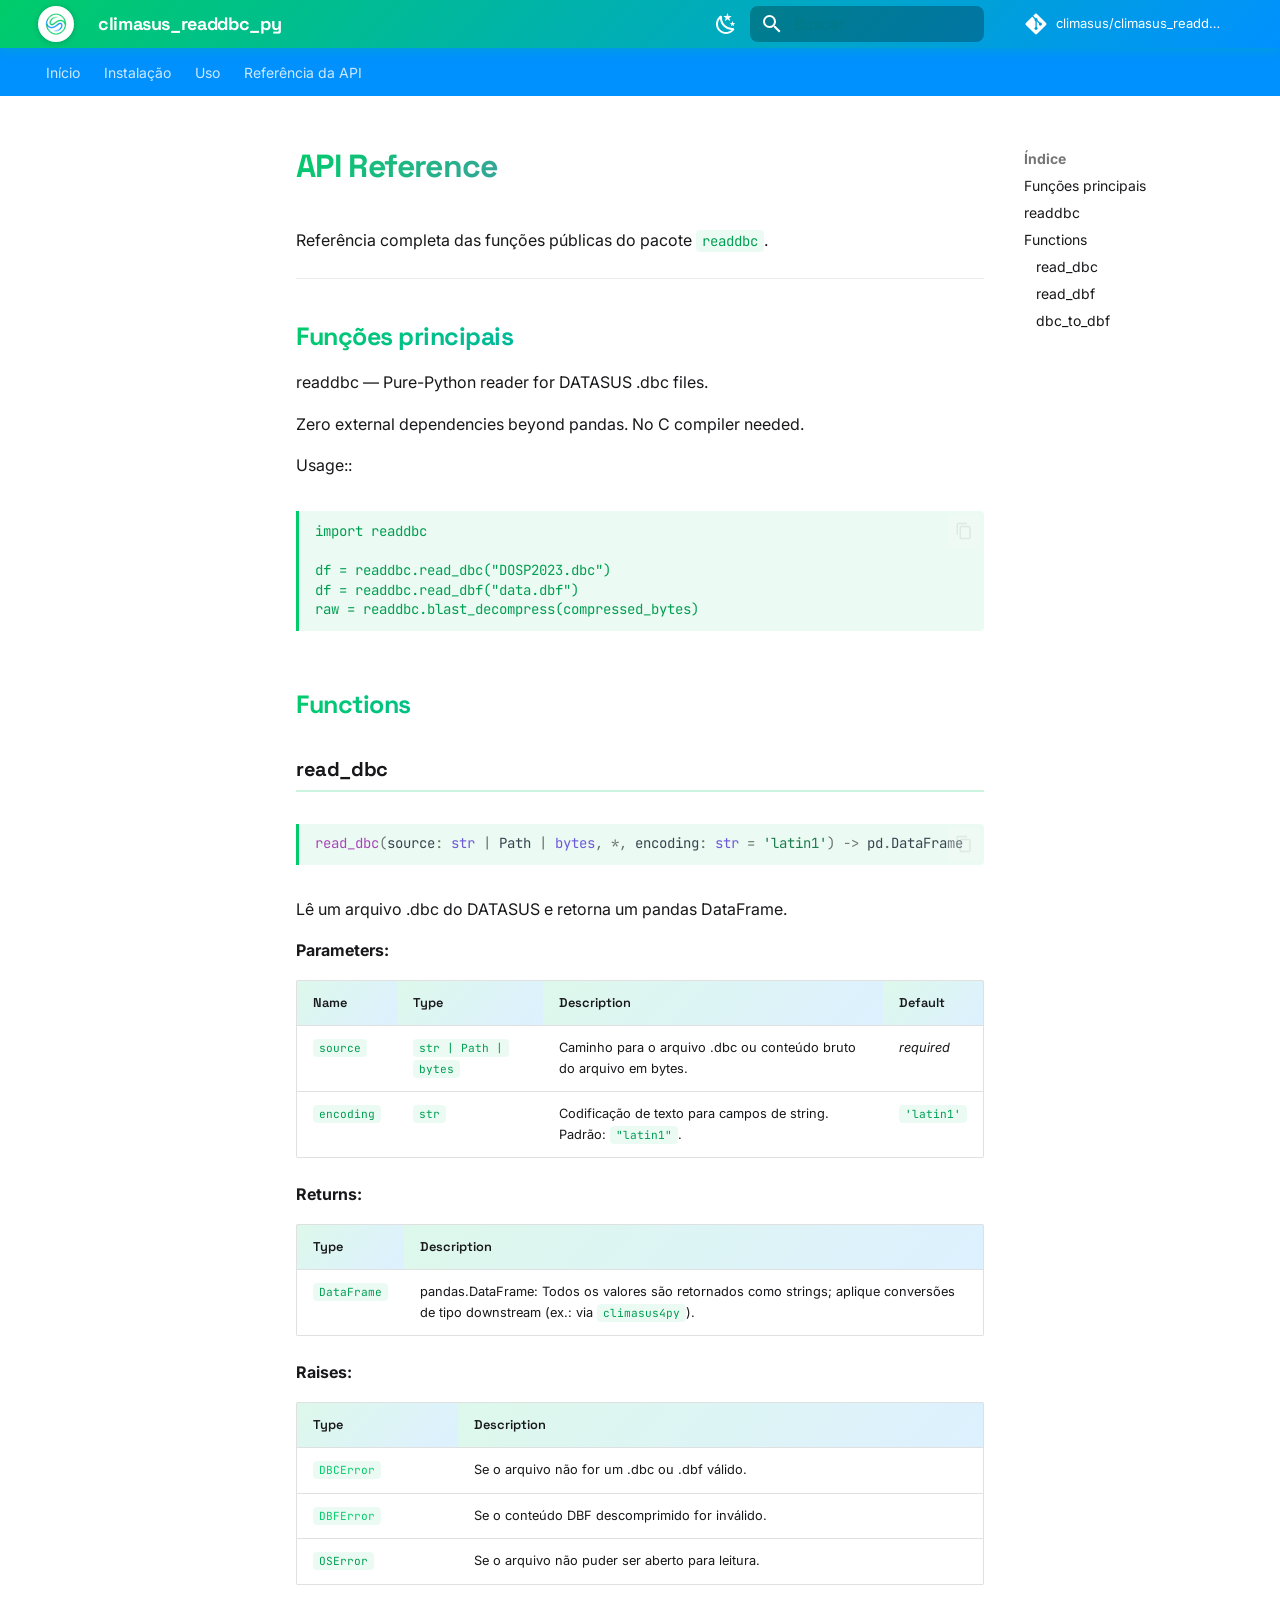
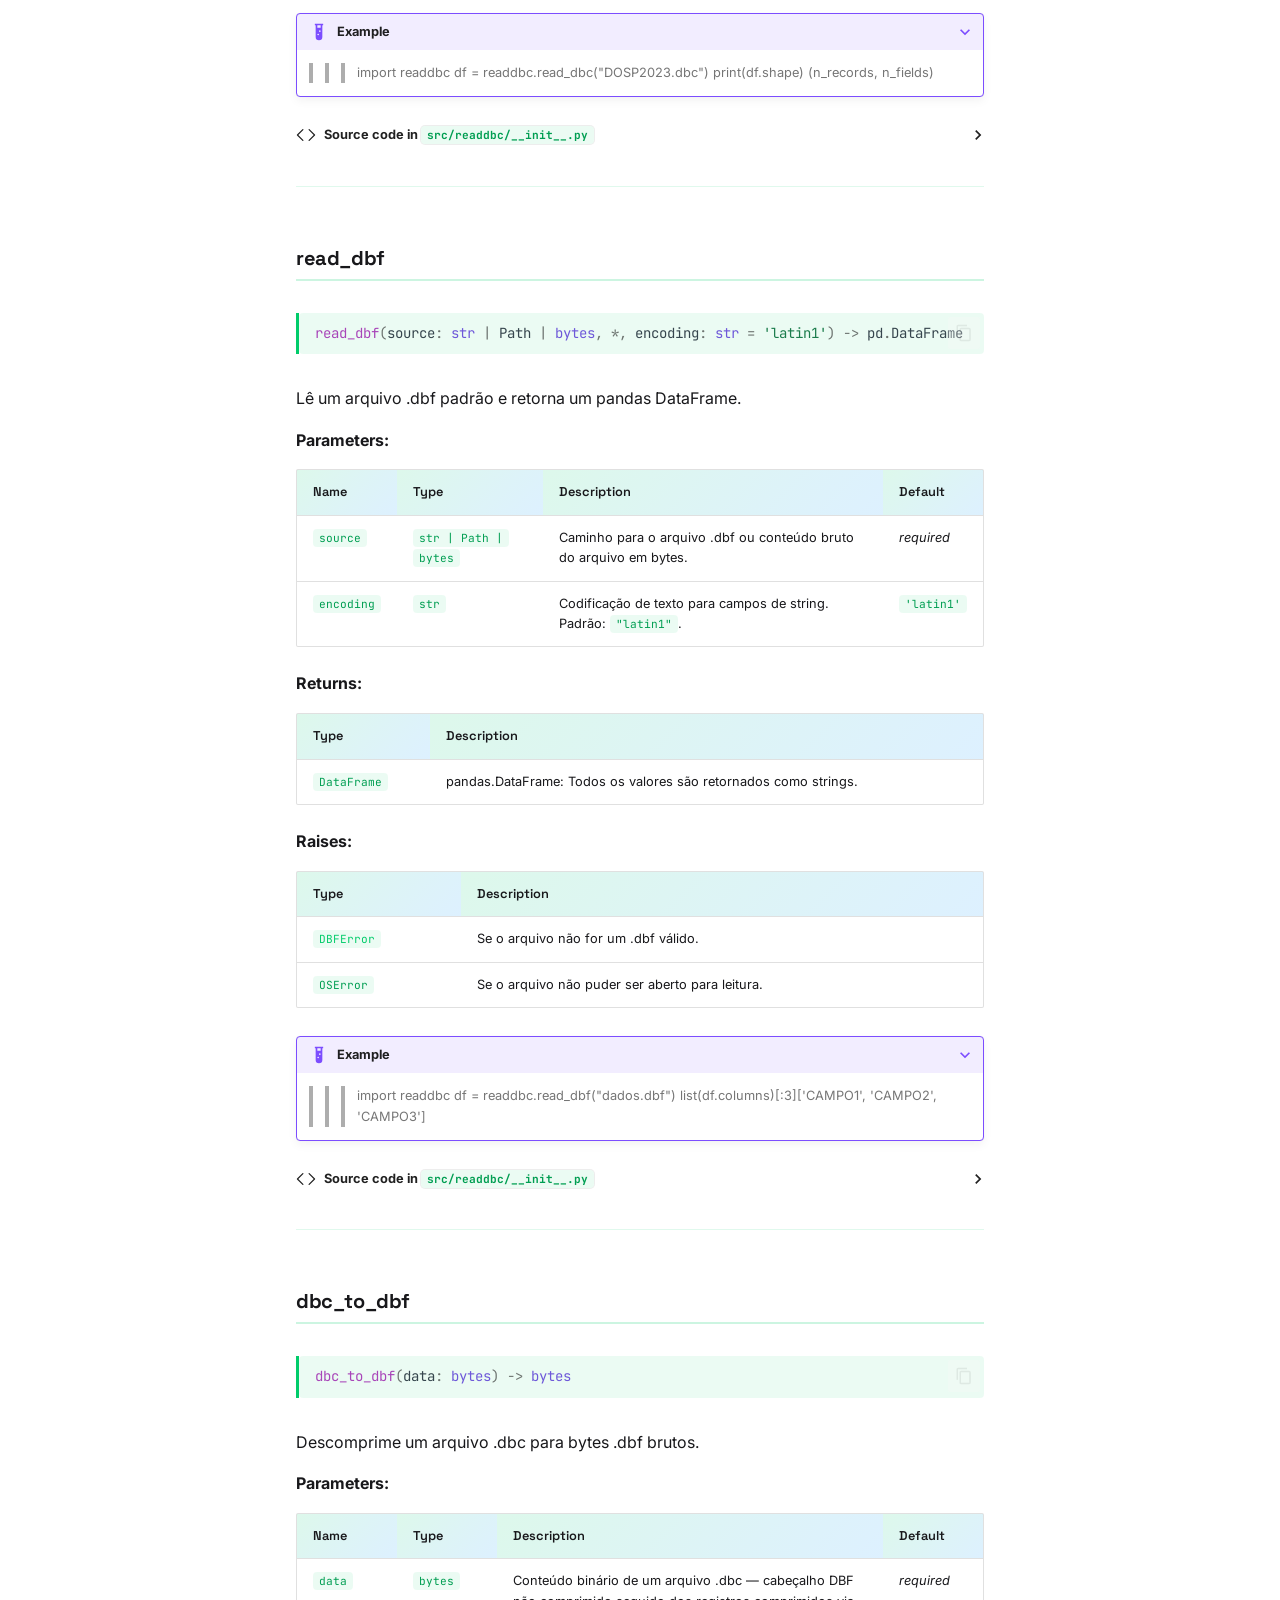
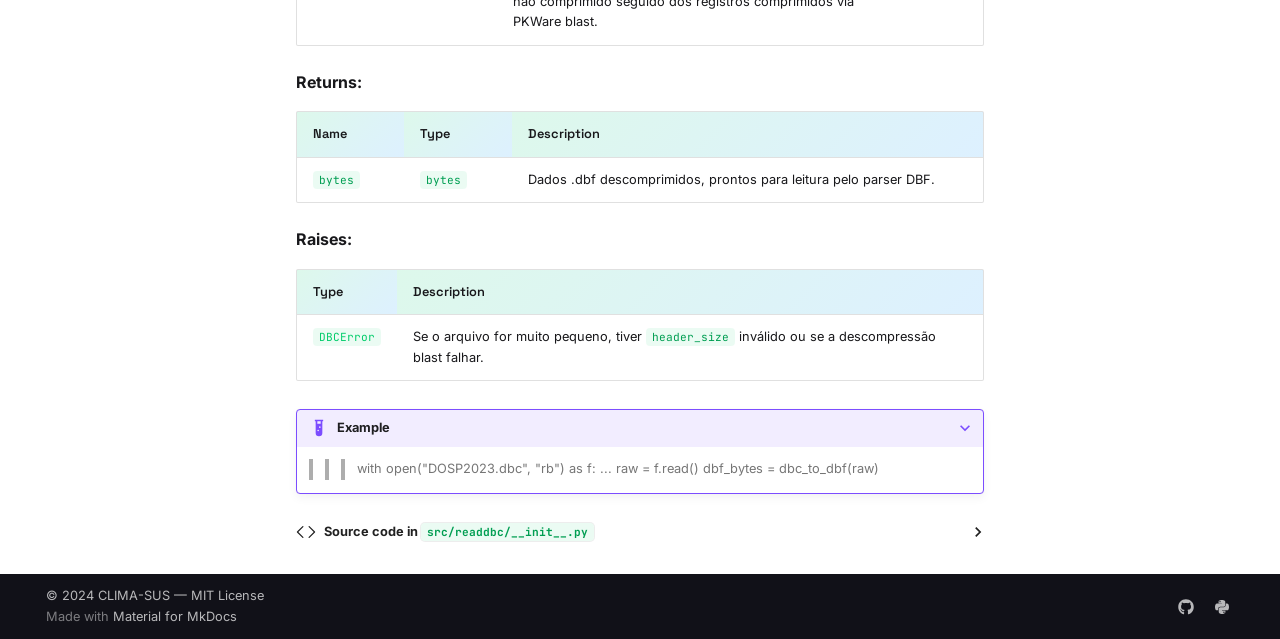
==== commit bf3f5123: "Deployed d12bd3c with MkDocs version: 1.6.1" ====
--- a/api-reference/index.html
+++ b/api-reference/index.html
@@ -1411,6 +1411,8 @@
     
       <script src="../assets/javascripts/bundle.79ae519e.min.js"></script>
       
+        <script src="../assets/climasus.js"></script>
+      
     
   </body>
 </html>
--- a/assets/climasus.css
+++ b/assets/climasus.css
@@ -198,6 +198,7 @@
     background: transparent !important;
     color: inherit !important;
     -webkit-text-fill-color: initial;
+
 }
 
 .doc-label {
@@ -309,3 +310,50 @@
 [data-md-color-scheme="slate"] .md-typeset table:not([class]) th {
     background: linear-gradient(135deg, rgba(0, 204, 106, 0.10), rgba(168, 85, 247, 0.10));
 }
+
+/* ---------------------------------------------------------------------------
+   Navigation tabs — azul da paleta
+   --------------------------------------------------------------------------- */
+.md-tabs {
+    background: var(--climasus-logo-blue);   /* #0091FF */
+}
+
+.md-tabs__link {
+    opacity: 0.80;
+    color: #ffffff;
+}
+
+.md-tabs__link:hover {
+    opacity: 1;
+    color: #ffffff;
+}
+
+.md-tabs__link--active {
+    opacity: 1;
+    color: #ffffff;
+    border-bottom: 2px solid rgba(255, 255, 255, 0.85);
+}
+
+/* ---------------------------------------------------------------------------
+   Logo — círculo branco para contraste adequado
+   --------------------------------------------------------------------------- */
+a.md-header__button.md-logo {
+    background: #ffffff;
+    border-radius: 50%;
+    width: 36px;
+    height: 36px;
+    padding: 4px;
+    display: inline-flex;
+    align-items: center;
+    justify-content: center;
+    flex-shrink: 0;
+    box-shadow: 0 1px 6px rgba(0, 0, 0, 0.18);
+    cursor: pointer;
+}
+
+a.md-header__button.md-logo img,
+a.md-header__button.md-logo svg {
+    height: 26px;
+    width: 26px;
+    border-radius: 0;
+}
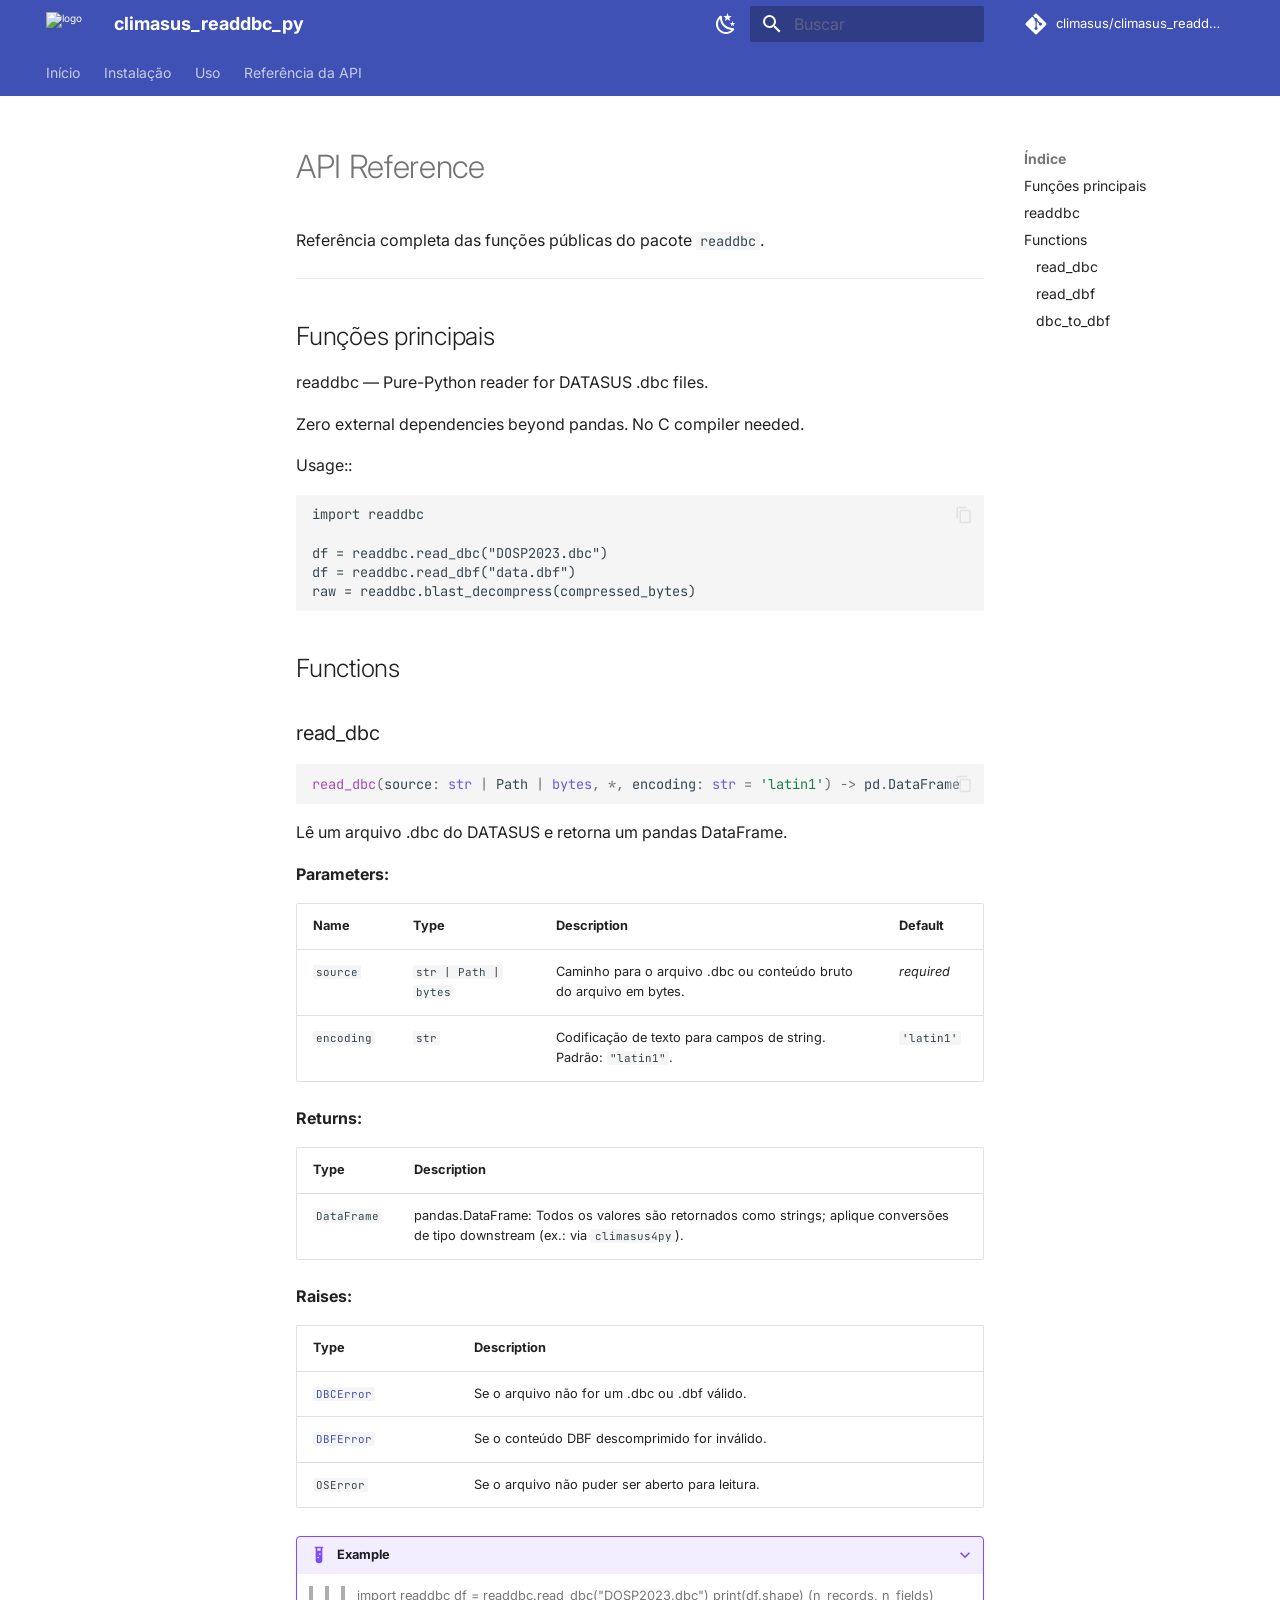
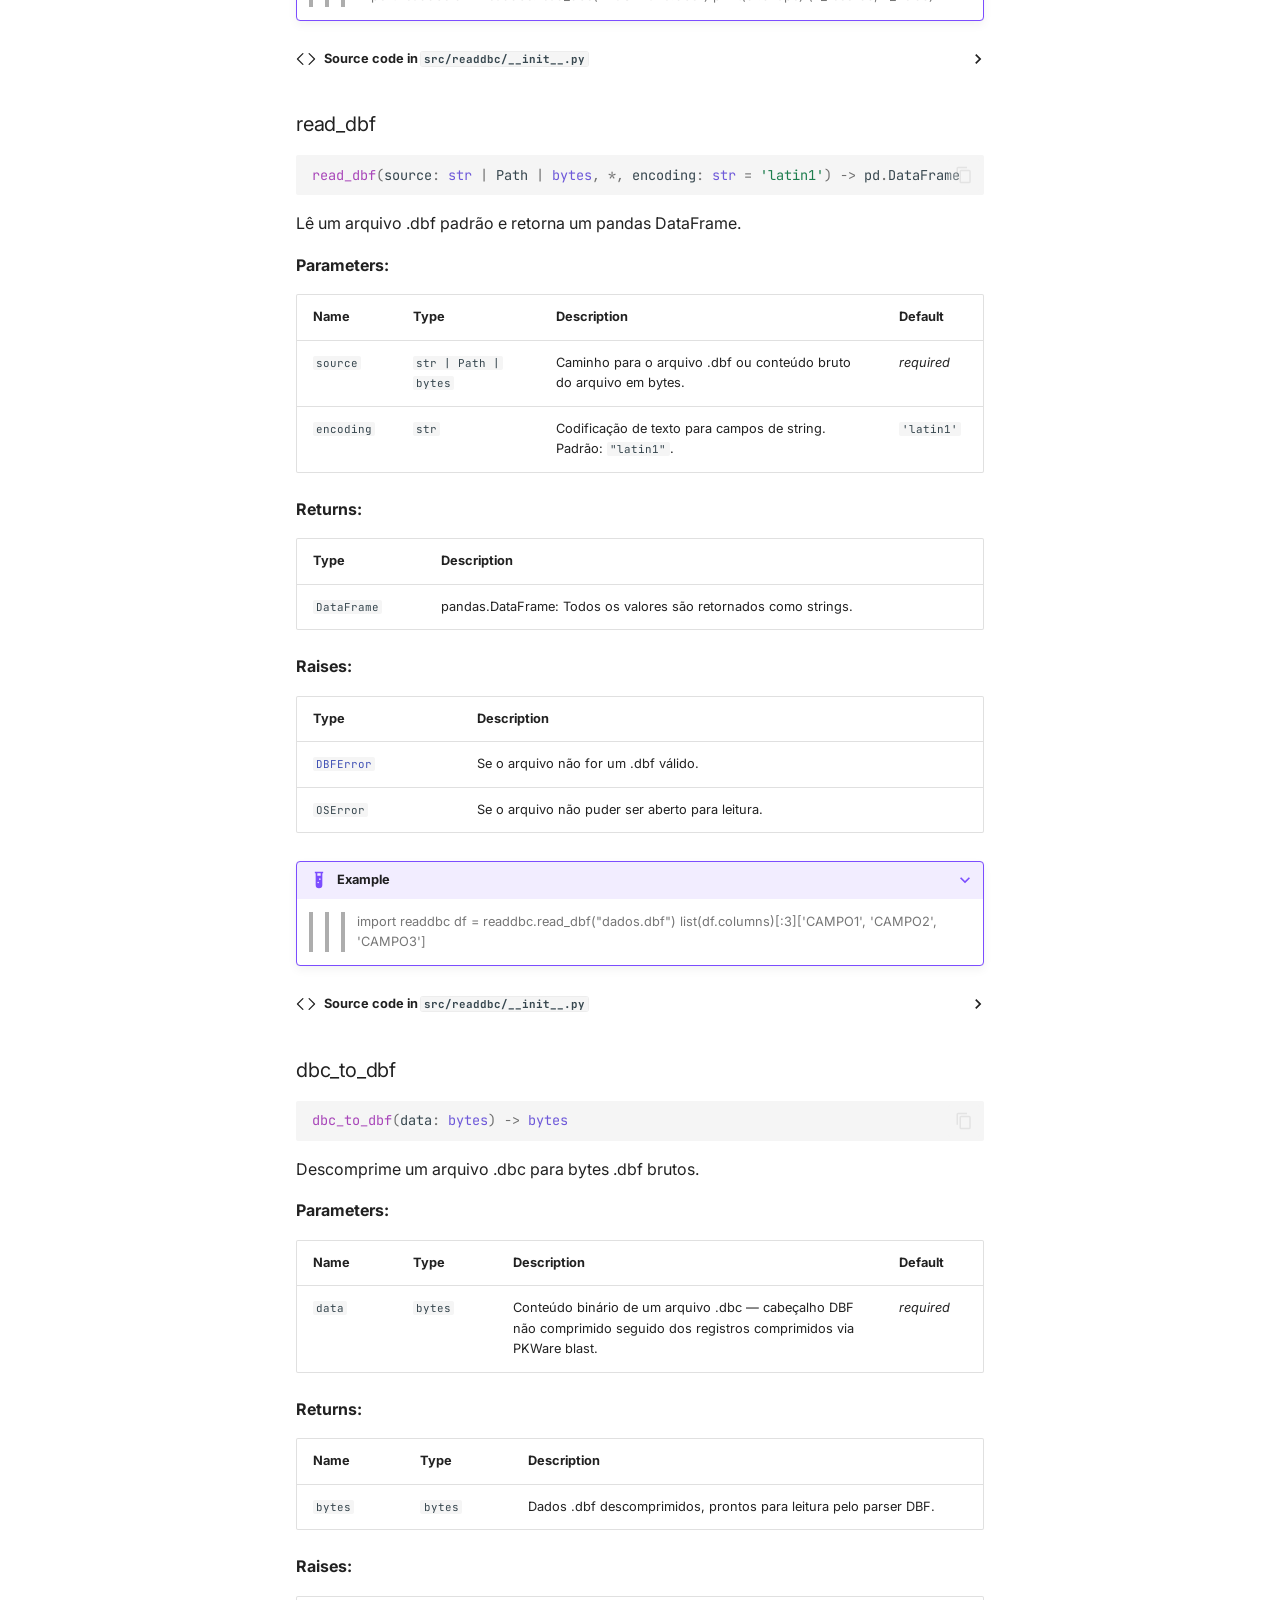
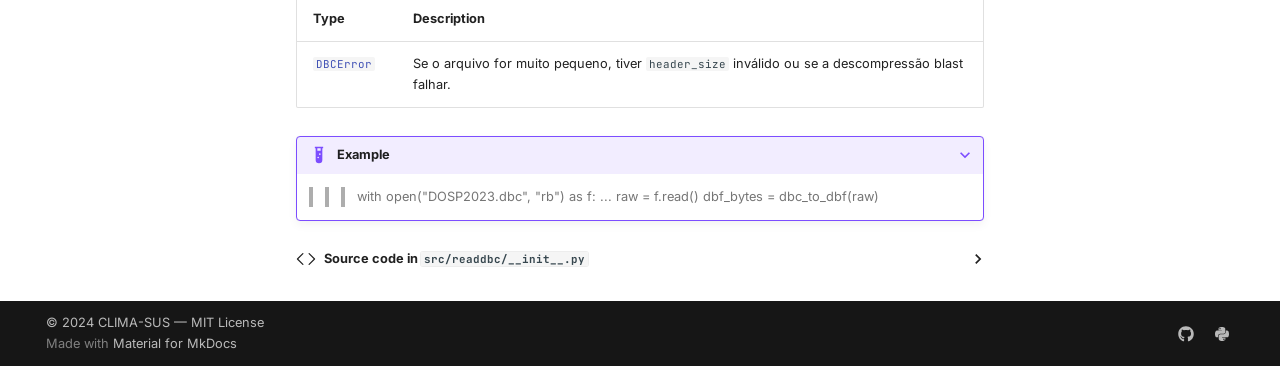
==== commit a02e5105: "Deployed b8e9175 with MkDocs version: 1.6.1" ====
--- a/api-reference/index.html
+++ b/api-reference/index.html
@@ -51,7 +51,7 @@
     
       <link rel="stylesheet" href="../assets/_mkdocstrings.css">
     
-      <link rel="stylesheet" href="../assets/climasus.css">
+      <link rel="stylesheet" href="https://climasus.github.io/design-system/assets/css/style.css">
     
     <script>__md_scope=new URL("..",location),__md_hash=e=>[...e].reduce(((e,_)=>(e<<5)-e+_.charCodeAt(0)),0),__md_get=(e,_=localStorage,t=__md_scope)=>JSON.parse(_.getItem(t.pathname+"."+e)),__md_set=(e,_,t=localStorage,a=__md_scope)=>{try{t.setItem(a.pathname+"."+e,JSON.stringify(_))}catch(e){}}</script>
     
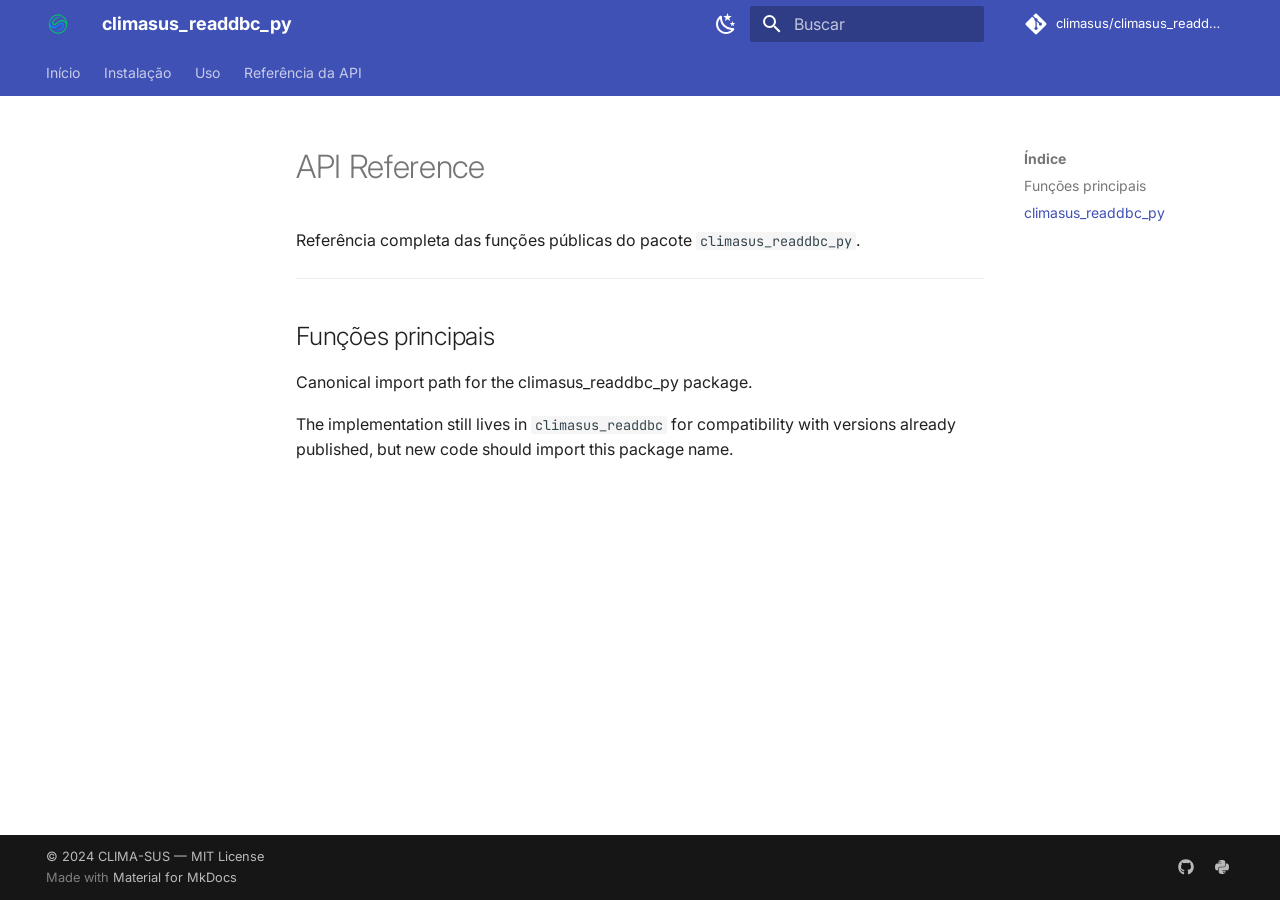
==== commit 7c8b496f: "Deployed f8973e1 with MkDocs version: 1.6.1" ====
--- a/api-reference/index.html
+++ b/api-reference/index.html
@@ -283,7 +283,7 @@
     
     
       <li class="md-tabs__item">
-        <a href="../reference/readdbc/" class="md-tabs__link">
+        <a href="../reference/climasus_readdbc/" class="md-tabs__link">
           
   
   
@@ -477,14 +477,42 @@
   
   
     <li class="md-nav__item">
-      <a href="../reference/readdbc/" class="md-nav__link">
+      <a href="../reference/climasus_readdbc/" class="md-nav__link">
         
   
   
   <span class="md-ellipsis">
     
   
-    readdbc
+    climasus_readdbc
+  
+
+    
+  </span>
+  
+  
+
+      </a>
+    </li>
+  
+
+              
+            
+              
+                
+  
+  
+  
+  
+    <li class="md-nav__item">
+      <a href="../reference/climasus_readdbc_py/" class="md-nav__link">
+        
+  
+  
+  <span class="md-ellipsis">
+    
+  
+    climasus_readdbc_py
   
 
     
@@ -543,63 +571,13 @@
 </li>
       
         <li class="md-nav__item">
-  <a href="#readdbc" class="md-nav__link">
+  <a href="#climasus_readdbc_py" class="md-nav__link">
     <span class="md-ellipsis">
       
-        readdbc
+        climasus_readdbc_py
       
     </span>
   </a>
-  
-</li>
-      
-        <li class="md-nav__item">
-  <a href="#readdbc-functions" class="md-nav__link">
-    <span class="md-ellipsis">
-      
-        Functions
-      
-    </span>
-  </a>
-  
-    <nav class="md-nav" aria-label="Functions">
-      <ul class="md-nav__list">
-        
-          <li class="md-nav__item">
-  <a href="#readdbc.read_dbc" class="md-nav__link">
-    <span class="md-ellipsis">
-      
-        read_dbc
-      
-    </span>
-  </a>
-  
-</li>
-        
-          <li class="md-nav__item">
-  <a href="#readdbc.read_dbf" class="md-nav__link">
-    <span class="md-ellipsis">
-      
-        read_dbf
-      
-    </span>
-  </a>
-  
-</li>
-        
-          <li class="md-nav__item">
-  <a href="#readdbc.dbc_to_dbf" class="md-nav__link">
-    <span class="md-ellipsis">
-      
-        dbc_to_dbf
-      
-    </span>
-  </a>
-  
-</li>
-        
-      </ul>
-    </nav>
   
 </li>
       
@@ -624,7 +602,7 @@
 
 
 <h1 id="api-reference">API Reference<a class="headerlink" href="#api-reference" title="Permanent link">&para;</a></h1>
-<p>Referência completa das funções públicas do pacote <code>readdbc</code>.</p>
+<p>Referência completa das funções públicas do pacote <code>climasus_readdbc_py</code>.</p>
 <hr />
 <h2 id="funcoes-principais">Funções principais<a class="headerlink" href="#funcoes-principais" title="Permanent link">&para;</a></h2>
 
@@ -633,18 +611,12 @@
 
 
 
-<a id="readdbc"></a>
+<a id="climasus_readdbc_py"></a>
     <div class="doc doc-contents first">
 
-        <p>readdbc — Pure-Python reader for DATASUS .dbc files.</p>
-<p>Zero external dependencies beyond pandas.  No C compiler needed.</p>
-<p>Usage::</p>
-<div class="language-text highlight"><pre><span></span><code>import readdbc
-
-df = readdbc.read_dbc(&quot;DOSP2023.dbc&quot;)
-df = readdbc.read_dbf(&quot;data.dbf&quot;)
-raw = readdbc.blast_decompress(compressed_bytes)
-</code></pre></div>
+        <p>Canonical import path for the climasus_readdbc_py package.</p>
+<p>The implementation still lives in <code>climasus_readdbc</code> for compatibility with
+versions already published, but new code should import this package name.</p>
 
 
 
@@ -664,654 +636,7 @@
 
 
 
-<h2 id="readdbc-functions">Functions<a href="#readdbc-functions" class="headerlink" title="Permanent link">&para;</a></h2>
-
-<div class="doc doc-object doc-function">
-
-
-<h3 id="readdbc.read_dbc" class="doc doc-heading">
-            <span class="doc doc-object-name doc-function-name">read_dbc</span>
-
-
-<a href="#readdbc.read_dbc" class="headerlink" title="Permanent link">&para;</a></h3>
-<div class="language-python doc-signature highlight"><pre><span></span><code><a id="__codelineno-0-1" name="__codelineno-0-1" href="#__codelineno-0-1"></a><span class="nf">read_dbc</span><span class="p">(</span><span class="n">source</span><span class="p">:</span> <span class="nb">str</span> <span class="o">|</span> <span class="n">Path</span> <span class="o">|</span> <span class="nb">bytes</span><span class="p">,</span> <span class="o">*</span><span class="p">,</span> <span class="n">encoding</span><span class="p">:</span> <span class="nb">str</span> <span class="o">=</span> <span class="s1">&#39;latin1&#39;</span><span class="p">)</span> <span class="o">-&gt;</span> <span class="n">pd</span><span class="o">.</span><span class="n">DataFrame</span>
-</code></pre></div>
-
-    <div class="doc doc-contents ">
-
-        <p>Lê um arquivo .dbc do DATASUS e retorna um pandas DataFrame.</p>
-
-
-<p><span class="doc-section-title">Parameters:</span></p>
-    <table>
-      <thead>
-        <tr>
-          <th>Name</th>
-          <th>Type</th>
-          <th>Description</th>
-          <th>Default</th>
-        </tr>
-      </thead>
-      <tbody>
-          <tr class="doc-section-item">
-            <td>
-                <code>source</code>
-            </td>
-            <td>
-                  <code><span title="str">str</span> | <span title="pathlib.Path">Path</span> | <span title="bytes">bytes</span></code>
-            </td>
-            <td>
-              <div class="doc-md-description">
-                <p>Caminho para o arquivo .dbc ou conteúdo
-bruto do arquivo em bytes.</p>
-              </div>
-            </td>
-            <td>
-                <em>required</em>
-            </td>
-          </tr>
-          <tr class="doc-section-item">
-            <td>
-                <code>encoding</code>
-            </td>
-            <td>
-                  <code><span title="str">str</span></code>
-            </td>
-            <td>
-              <div class="doc-md-description">
-                <p>Codificação de texto para campos de string.
-Padrão: <code>"latin1"</code>.</p>
-              </div>
-            </td>
-            <td>
-                  <code>&#39;latin1&#39;</code>
-            </td>
-          </tr>
-      </tbody>
-    </table>
-
-
-    <p><span class="doc-section-title">Returns:</span></p>
-    <table>
-      <thead>
-        <tr>
-          <th>Type</th>
-          <th>Description</th>
-        </tr>
-      </thead>
-      <tbody>
-          <tr class="doc-section-item">
-            <td>
-                  <code><span title="pandas.DataFrame">DataFrame</span></code>
-            </td>
-            <td>
-              <div class="doc-md-description">
-                <p>pandas.DataFrame: Todos os valores são retornados como strings;
-aplique conversões de tipo downstream (ex.: via <code>climasus4py</code>).</p>
-              </div>
-            </td>
-          </tr>
-      </tbody>
-    </table>
-
-
-<p><span class="doc-section-title">Raises:</span></p>
-    <table>
-      <thead>
-        <tr>
-          <th>Type</th>
-          <th>Description</th>
-        </tr>
-      </thead>
-      <tbody>
-          <tr class="doc-section-item">
-            <td>
-                  <code><a class="autorefs autorefs-internal" title="DBCError (readdbc.DBCError)" href="../reference/readdbc/#readdbc.DBCError">DBCError</a></code>
-            </td>
-            <td>
-              <div class="doc-md-description">
-                <p>Se o arquivo não for um .dbc ou .dbf válido.</p>
-              </div>
-            </td>
-          </tr>
-          <tr class="doc-section-item">
-            <td>
-                  <code><a class="autorefs autorefs-internal" title="DBFError (readdbc._dbf.DBFError)" href="../reference/readdbc/#readdbc.DBFError">DBFError</a></code>
-            </td>
-            <td>
-              <div class="doc-md-description">
-                <p>Se o conteúdo DBF descomprimido for inválido.</p>
-              </div>
-            </td>
-          </tr>
-          <tr class="doc-section-item">
-            <td>
-                  <code><span title="OSError">OSError</span></code>
-            </td>
-            <td>
-              <div class="doc-md-description">
-                <p>Se o arquivo não puder ser aberto para leitura.</p>
-              </div>
-            </td>
-          </tr>
-      </tbody>
-    </table>
-
-
-<details class="example" open>
-  <summary>Example</summary>
-  <blockquote>
-<blockquote>
-<blockquote>
-<p>import readdbc
-df = readdbc.read_dbc("DOSP2023.dbc")
-print(df.shape)
-(n_records, n_fields)</p>
-</blockquote>
-</blockquote>
-</blockquote>
-</details>
-
-            <details class="mkdocstrings-source">
-              <summary>Source code in <code>src/readdbc/__init__.py</code></summary>
-              <div class="language-python highlight"><table class="highlighttable"><tr><td class="linenos"><div class="linenodiv"><pre><span></span><span class="normal"><a href="#__codelineno-0-129">129</a></span>
-<span class="normal"><a href="#__codelineno-0-130">130</a></span>
-<span class="normal"><a href="#__codelineno-0-131">131</a></span>
-<span class="normal"><a href="#__codelineno-0-132">132</a></span>
-<span class="normal"><a href="#__codelineno-0-133">133</a></span>
-<span class="normal"><a href="#__codelineno-0-134">134</a></span>
-<span class="normal"><a href="#__codelineno-0-135">135</a></span>
-<span class="normal"><a href="#__codelineno-0-136">136</a></span>
-<span class="normal"><a href="#__codelineno-0-137">137</a></span>
-<span class="normal"><a href="#__codelineno-0-138">138</a></span>
-<span class="normal"><a href="#__codelineno-0-139">139</a></span>
-<span class="normal"><a href="#__codelineno-0-140">140</a></span>
-<span class="normal"><a href="#__codelineno-0-141">141</a></span>
-<span class="normal"><a href="#__codelineno-0-142">142</a></span>
-<span class="normal"><a href="#__codelineno-0-143">143</a></span>
-<span class="normal"><a href="#__codelineno-0-144">144</a></span>
-<span class="normal"><a href="#__codelineno-0-145">145</a></span>
-<span class="normal"><a href="#__codelineno-0-146">146</a></span>
-<span class="normal"><a href="#__codelineno-0-147">147</a></span>
-<span class="normal"><a href="#__codelineno-0-148">148</a></span>
-<span class="normal"><a href="#__codelineno-0-149">149</a></span>
-<span class="normal"><a href="#__codelineno-0-150">150</a></span>
-<span class="normal"><a href="#__codelineno-0-151">151</a></span>
-<span class="normal"><a href="#__codelineno-0-152">152</a></span>
-<span class="normal"><a href="#__codelineno-0-153">153</a></span>
-<span class="normal"><a href="#__codelineno-0-154">154</a></span>
-<span class="normal"><a href="#__codelineno-0-155">155</a></span>
-<span class="normal"><a href="#__codelineno-0-156">156</a></span>
-<span class="normal"><a href="#__codelineno-0-157">157</a></span>
-<span class="normal"><a href="#__codelineno-0-158">158</a></span>
-<span class="normal"><a href="#__codelineno-0-159">159</a></span>
-<span class="normal"><a href="#__codelineno-0-160">160</a></span>
-<span class="normal"><a href="#__codelineno-0-161">161</a></span>
-<span class="normal"><a href="#__codelineno-0-162">162</a></span>
-<span class="normal"><a href="#__codelineno-0-163">163</a></span>
-<span class="normal"><a href="#__codelineno-0-164">164</a></span>
-<span class="normal"><a href="#__codelineno-0-165">165</a></span></pre></div></td><td class="code"><div><pre><span></span><code><a id="__codelineno-0-129" name="__codelineno-0-129"></a><span class="k">def</span><span class="w"> </span><span class="nf">read_dbc</span><span class="p">(</span>
-<a id="__codelineno-0-130" name="__codelineno-0-130"></a>    <span class="n">source</span><span class="p">:</span> <span class="nb">str</span> <span class="o">|</span> <span class="n">Path</span> <span class="o">|</span> <span class="nb">bytes</span><span class="p">,</span>
-<a id="__codelineno-0-131" name="__codelineno-0-131"></a>    <span class="o">*</span><span class="p">,</span>
-<a id="__codelineno-0-132" name="__codelineno-0-132"></a>    <span class="n">encoding</span><span class="p">:</span> <span class="nb">str</span> <span class="o">=</span> <span class="s2">&quot;latin1&quot;</span><span class="p">,</span>
-<a id="__codelineno-0-133" name="__codelineno-0-133"></a><span class="p">)</span> <span class="o">-&gt;</span> <span class="n">pd</span><span class="o">.</span><span class="n">DataFrame</span><span class="p">:</span>
-<a id="__codelineno-0-134" name="__codelineno-0-134"></a><span class="w">    </span><span class="sd">&quot;&quot;&quot;Lê um arquivo .dbc do DATASUS e retorna um pandas DataFrame.</span>
-<a id="__codelineno-0-135" name="__codelineno-0-135"></a>
-<a id="__codelineno-0-136" name="__codelineno-0-136"></a><span class="sd">    Args:</span>
-<a id="__codelineno-0-137" name="__codelineno-0-137"></a><span class="sd">        source (str | Path | bytes): Caminho para o arquivo .dbc ou conteúdo</span>
-<a id="__codelineno-0-138" name="__codelineno-0-138"></a><span class="sd">            bruto do arquivo em bytes.</span>
-<a id="__codelineno-0-139" name="__codelineno-0-139"></a><span class="sd">        encoding (str): Codificação de texto para campos de string.</span>
-<a id="__codelineno-0-140" name="__codelineno-0-140"></a><span class="sd">            Padrão: ``&quot;latin1&quot;``.</span>
-<a id="__codelineno-0-141" name="__codelineno-0-141"></a>
-<a id="__codelineno-0-142" name="__codelineno-0-142"></a><span class="sd">    Returns:</span>
-<a id="__codelineno-0-143" name="__codelineno-0-143"></a><span class="sd">        pandas.DataFrame: Todos os valores são retornados como strings;</span>
-<a id="__codelineno-0-144" name="__codelineno-0-144"></a><span class="sd">            aplique conversões de tipo downstream (ex.: via ``climasus4py``).</span>
-<a id="__codelineno-0-145" name="__codelineno-0-145"></a>
-<a id="__codelineno-0-146" name="__codelineno-0-146"></a><span class="sd">    Raises:</span>
-<a id="__codelineno-0-147" name="__codelineno-0-147"></a><span class="sd">        DBCError: Se o arquivo não for um .dbc ou .dbf válido.</span>
-<a id="__codelineno-0-148" name="__codelineno-0-148"></a><span class="sd">        DBFError: Se o conteúdo DBF descomprimido for inválido.</span>
-<a id="__codelineno-0-149" name="__codelineno-0-149"></a><span class="sd">        OSError: Se o arquivo não puder ser aberto para leitura.</span>
-<a id="__codelineno-0-150" name="__codelineno-0-150"></a>
-<a id="__codelineno-0-151" name="__codelineno-0-151"></a><span class="sd">    Example:</span>
-<a id="__codelineno-0-152" name="__codelineno-0-152"></a><span class="sd">        &gt;&gt;&gt; import readdbc</span>
-<a id="__codelineno-0-153" name="__codelineno-0-153"></a><span class="sd">        &gt;&gt;&gt; df = readdbc.read_dbc(&quot;DOSP2023.dbc&quot;)</span>
-<a id="__codelineno-0-154" name="__codelineno-0-154"></a><span class="sd">        &gt;&gt;&gt; print(df.shape)</span>
-<a id="__codelineno-0-155" name="__codelineno-0-155"></a><span class="sd">        (n_records, n_fields)</span>
-<a id="__codelineno-0-156" name="__codelineno-0-156"></a><span class="sd">    &quot;&quot;&quot;</span>
-<a id="__codelineno-0-157" name="__codelineno-0-157"></a>    <span class="k">if</span> <span class="nb">isinstance</span><span class="p">(</span><span class="n">source</span><span class="p">,</span> <span class="p">(</span><span class="nb">str</span><span class="p">,</span> <span class="n">Path</span><span class="p">)):</span>
-<a id="__codelineno-0-158" name="__codelineno-0-158"></a>        <span class="k">with</span> <span class="nb">open</span><span class="p">(</span><span class="n">source</span><span class="p">,</span> <span class="s2">&quot;rb&quot;</span><span class="p">)</span> <span class="k">as</span> <span class="n">f</span><span class="p">:</span>
-<a id="__codelineno-0-159" name="__codelineno-0-159"></a>            <span class="n">raw</span> <span class="o">=</span> <span class="n">f</span><span class="o">.</span><span class="n">read</span><span class="p">()</span>
-<a id="__codelineno-0-160" name="__codelineno-0-160"></a>    <span class="k">else</span><span class="p">:</span>
-<a id="__codelineno-0-161" name="__codelineno-0-161"></a>        <span class="n">raw</span> <span class="o">=</span> <span class="n">source</span>
-<a id="__codelineno-0-162" name="__codelineno-0-162"></a>
-<a id="__codelineno-0-163" name="__codelineno-0-163"></a>    <span class="n">dbf_data</span> <span class="o">=</span> <span class="n">dbc_to_dbf</span><span class="p">(</span><span class="n">raw</span><span class="p">)</span>
-<a id="__codelineno-0-164" name="__codelineno-0-164"></a>    <span class="n">columns</span> <span class="o">=</span> <span class="n">read_dbf_columns</span><span class="p">(</span><span class="n">dbf_data</span><span class="p">,</span> <span class="n">encoding</span><span class="o">=</span><span class="n">encoding</span><span class="p">)</span>
-<a id="__codelineno-0-165" name="__codelineno-0-165"></a>    <span class="k">return</span> <span class="n">pd</span><span class="o">.</span><span class="n">DataFrame</span><span class="p">(</span><span class="n">columns</span><span class="p">)</span>
-</code></pre></div></td></tr></table></div>
-            </details>
-    </div>
-
-</div>
-
-<div class="doc doc-object doc-function">
-
-
-<h3 id="readdbc.read_dbf" class="doc doc-heading">
-            <span class="doc doc-object-name doc-function-name">read_dbf</span>
-
-
-<a href="#readdbc.read_dbf" class="headerlink" title="Permanent link">&para;</a></h3>
-<div class="language-python doc-signature highlight"><pre><span></span><code><a id="__codelineno-0-1" name="__codelineno-0-1" href="#__codelineno-0-1"></a><span class="nf">read_dbf</span><span class="p">(</span><span class="n">source</span><span class="p">:</span> <span class="nb">str</span> <span class="o">|</span> <span class="n">Path</span> <span class="o">|</span> <span class="nb">bytes</span><span class="p">,</span> <span class="o">*</span><span class="p">,</span> <span class="n">encoding</span><span class="p">:</span> <span class="nb">str</span> <span class="o">=</span> <span class="s1">&#39;latin1&#39;</span><span class="p">)</span> <span class="o">-&gt;</span> <span class="n">pd</span><span class="o">.</span><span class="n">DataFrame</span>
-</code></pre></div>
-
-    <div class="doc doc-contents ">
-
-        <p>Lê um arquivo .dbf padrão e retorna um pandas DataFrame.</p>
-
-
-<p><span class="doc-section-title">Parameters:</span></p>
-    <table>
-      <thead>
-        <tr>
-          <th>Name</th>
-          <th>Type</th>
-          <th>Description</th>
-          <th>Default</th>
-        </tr>
-      </thead>
-      <tbody>
-          <tr class="doc-section-item">
-            <td>
-                <code>source</code>
-            </td>
-            <td>
-                  <code><span title="str">str</span> | <span title="pathlib.Path">Path</span> | <span title="bytes">bytes</span></code>
-            </td>
-            <td>
-              <div class="doc-md-description">
-                <p>Caminho para o arquivo .dbf ou conteúdo
-bruto do arquivo em bytes.</p>
-              </div>
-            </td>
-            <td>
-                <em>required</em>
-            </td>
-          </tr>
-          <tr class="doc-section-item">
-            <td>
-                <code>encoding</code>
-            </td>
-            <td>
-                  <code><span title="str">str</span></code>
-            </td>
-            <td>
-              <div class="doc-md-description">
-                <p>Codificação de texto para campos de string.
-Padrão: <code>"latin1"</code>.</p>
-              </div>
-            </td>
-            <td>
-                  <code>&#39;latin1&#39;</code>
-            </td>
-          </tr>
-      </tbody>
-    </table>
-
-
-    <p><span class="doc-section-title">Returns:</span></p>
-    <table>
-      <thead>
-        <tr>
-          <th>Type</th>
-          <th>Description</th>
-        </tr>
-      </thead>
-      <tbody>
-          <tr class="doc-section-item">
-            <td>
-                  <code><span title="pandas.DataFrame">DataFrame</span></code>
-            </td>
-            <td>
-              <div class="doc-md-description">
-                <p>pandas.DataFrame: Todos os valores são retornados como strings.</p>
-              </div>
-            </td>
-          </tr>
-      </tbody>
-    </table>
-
-
-<p><span class="doc-section-title">Raises:</span></p>
-    <table>
-      <thead>
-        <tr>
-          <th>Type</th>
-          <th>Description</th>
-        </tr>
-      </thead>
-      <tbody>
-          <tr class="doc-section-item">
-            <td>
-                  <code><a class="autorefs autorefs-internal" title="DBFError (readdbc._dbf.DBFError)" href="../reference/readdbc/#readdbc.DBFError">DBFError</a></code>
-            </td>
-            <td>
-              <div class="doc-md-description">
-                <p>Se o arquivo não for um .dbf válido.</p>
-              </div>
-            </td>
-          </tr>
-          <tr class="doc-section-item">
-            <td>
-                  <code><span title="OSError">OSError</span></code>
-            </td>
-            <td>
-              <div class="doc-md-description">
-                <p>Se o arquivo não puder ser aberto para leitura.</p>
-              </div>
-            </td>
-          </tr>
-      </tbody>
-    </table>
-
-
-<details class="example" open>
-  <summary>Example</summary>
-  <blockquote>
-<blockquote>
-<blockquote>
-<p>import readdbc
-df = readdbc.read_dbf("dados.dbf")
-list(df.columns)[:3]['CAMPO1', 'CAMPO2', 'CAMPO3']</p>
-</blockquote>
-</blockquote>
-</blockquote>
-</details>
-
-            <details class="mkdocstrings-source">
-              <summary>Source code in <code>src/readdbc/__init__.py</code></summary>
-              <div class="language-python highlight"><table class="highlighttable"><tr><td class="linenos"><div class="linenodiv"><pre><span></span><span class="normal"><a href="#__codelineno-0-168">168</a></span>
-<span class="normal"><a href="#__codelineno-0-169">169</a></span>
-<span class="normal"><a href="#__codelineno-0-170">170</a></span>
-<span class="normal"><a href="#__codelineno-0-171">171</a></span>
-<span class="normal"><a href="#__codelineno-0-172">172</a></span>
-<span class="normal"><a href="#__codelineno-0-173">173</a></span>
-<span class="normal"><a href="#__codelineno-0-174">174</a></span>
-<span class="normal"><a href="#__codelineno-0-175">175</a></span>
-<span class="normal"><a href="#__codelineno-0-176">176</a></span>
-<span class="normal"><a href="#__codelineno-0-177">177</a></span>
-<span class="normal"><a href="#__codelineno-0-178">178</a></span>
-<span class="normal"><a href="#__codelineno-0-179">179</a></span>
-<span class="normal"><a href="#__codelineno-0-180">180</a></span>
-<span class="normal"><a href="#__codelineno-0-181">181</a></span>
-<span class="normal"><a href="#__codelineno-0-182">182</a></span>
-<span class="normal"><a href="#__codelineno-0-183">183</a></span>
-<span class="normal"><a href="#__codelineno-0-184">184</a></span>
-<span class="normal"><a href="#__codelineno-0-185">185</a></span>
-<span class="normal"><a href="#__codelineno-0-186">186</a></span>
-<span class="normal"><a href="#__codelineno-0-187">187</a></span>
-<span class="normal"><a href="#__codelineno-0-188">188</a></span>
-<span class="normal"><a href="#__codelineno-0-189">189</a></span>
-<span class="normal"><a href="#__codelineno-0-190">190</a></span>
-<span class="normal"><a href="#__codelineno-0-191">191</a></span>
-<span class="normal"><a href="#__codelineno-0-192">192</a></span>
-<span class="normal"><a href="#__codelineno-0-193">193</a></span>
-<span class="normal"><a href="#__codelineno-0-194">194</a></span>
-<span class="normal"><a href="#__codelineno-0-195">195</a></span>
-<span class="normal"><a href="#__codelineno-0-196">196</a></span>
-<span class="normal"><a href="#__codelineno-0-197">197</a></span>
-<span class="normal"><a href="#__codelineno-0-198">198</a></span>
-<span class="normal"><a href="#__codelineno-0-199">199</a></span>
-<span class="normal"><a href="#__codelineno-0-200">200</a></span>
-<span class="normal"><a href="#__codelineno-0-201">201</a></span></pre></div></td><td class="code"><div><pre><span></span><code><a id="__codelineno-0-168" name="__codelineno-0-168"></a><span class="k">def</span><span class="w"> </span><span class="nf">read_dbf</span><span class="p">(</span>
-<a id="__codelineno-0-169" name="__codelineno-0-169"></a>    <span class="n">source</span><span class="p">:</span> <span class="nb">str</span> <span class="o">|</span> <span class="n">Path</span> <span class="o">|</span> <span class="nb">bytes</span><span class="p">,</span>
-<a id="__codelineno-0-170" name="__codelineno-0-170"></a>    <span class="o">*</span><span class="p">,</span>
-<a id="__codelineno-0-171" name="__codelineno-0-171"></a>    <span class="n">encoding</span><span class="p">:</span> <span class="nb">str</span> <span class="o">=</span> <span class="s2">&quot;latin1&quot;</span><span class="p">,</span>
-<a id="__codelineno-0-172" name="__codelineno-0-172"></a><span class="p">)</span> <span class="o">-&gt;</span> <span class="n">pd</span><span class="o">.</span><span class="n">DataFrame</span><span class="p">:</span>
-<a id="__codelineno-0-173" name="__codelineno-0-173"></a><span class="w">    </span><span class="sd">&quot;&quot;&quot;Lê um arquivo .dbf padrão e retorna um pandas DataFrame.</span>
-<a id="__codelineno-0-174" name="__codelineno-0-174"></a>
-<a id="__codelineno-0-175" name="__codelineno-0-175"></a><span class="sd">    Args:</span>
-<a id="__codelineno-0-176" name="__codelineno-0-176"></a><span class="sd">        source (str | Path | bytes): Caminho para o arquivo .dbf ou conteúdo</span>
-<a id="__codelineno-0-177" name="__codelineno-0-177"></a><span class="sd">            bruto do arquivo em bytes.</span>
-<a id="__codelineno-0-178" name="__codelineno-0-178"></a><span class="sd">        encoding (str): Codificação de texto para campos de string.</span>
-<a id="__codelineno-0-179" name="__codelineno-0-179"></a><span class="sd">            Padrão: ``&quot;latin1&quot;``.</span>
-<a id="__codelineno-0-180" name="__codelineno-0-180"></a>
-<a id="__codelineno-0-181" name="__codelineno-0-181"></a><span class="sd">    Returns:</span>
-<a id="__codelineno-0-182" name="__codelineno-0-182"></a><span class="sd">        pandas.DataFrame: Todos os valores são retornados como strings.</span>
-<a id="__codelineno-0-183" name="__codelineno-0-183"></a>
-<a id="__codelineno-0-184" name="__codelineno-0-184"></a><span class="sd">    Raises:</span>
-<a id="__codelineno-0-185" name="__codelineno-0-185"></a><span class="sd">        DBFError: Se o arquivo não for um .dbf válido.</span>
-<a id="__codelineno-0-186" name="__codelineno-0-186"></a><span class="sd">        OSError: Se o arquivo não puder ser aberto para leitura.</span>
-<a id="__codelineno-0-187" name="__codelineno-0-187"></a>
-<a id="__codelineno-0-188" name="__codelineno-0-188"></a><span class="sd">    Example:</span>
-<a id="__codelineno-0-189" name="__codelineno-0-189"></a><span class="sd">        &gt;&gt;&gt; import readdbc</span>
-<a id="__codelineno-0-190" name="__codelineno-0-190"></a><span class="sd">        &gt;&gt;&gt; df = readdbc.read_dbf(&quot;dados.dbf&quot;)</span>
-<a id="__codelineno-0-191" name="__codelineno-0-191"></a><span class="sd">        &gt;&gt;&gt; list(df.columns)[:3]</span>
-<a id="__codelineno-0-192" name="__codelineno-0-192"></a><span class="sd">        [&#39;CAMPO1&#39;, &#39;CAMPO2&#39;, &#39;CAMPO3&#39;]</span>
-<a id="__codelineno-0-193" name="__codelineno-0-193"></a><span class="sd">    &quot;&quot;&quot;</span>
-<a id="__codelineno-0-194" name="__codelineno-0-194"></a>    <span class="k">if</span> <span class="nb">isinstance</span><span class="p">(</span><span class="n">source</span><span class="p">,</span> <span class="p">(</span><span class="nb">str</span><span class="p">,</span> <span class="n">Path</span><span class="p">)):</span>
-<a id="__codelineno-0-195" name="__codelineno-0-195"></a>        <span class="k">with</span> <span class="nb">open</span><span class="p">(</span><span class="n">source</span><span class="p">,</span> <span class="s2">&quot;rb&quot;</span><span class="p">)</span> <span class="k">as</span> <span class="n">f</span><span class="p">:</span>
-<a id="__codelineno-0-196" name="__codelineno-0-196"></a>            <span class="n">raw</span> <span class="o">=</span> <span class="n">f</span><span class="o">.</span><span class="n">read</span><span class="p">()</span>
-<a id="__codelineno-0-197" name="__codelineno-0-197"></a>    <span class="k">else</span><span class="p">:</span>
-<a id="__codelineno-0-198" name="__codelineno-0-198"></a>        <span class="n">raw</span> <span class="o">=</span> <span class="n">source</span>
-<a id="__codelineno-0-199" name="__codelineno-0-199"></a>
-<a id="__codelineno-0-200" name="__codelineno-0-200"></a>    <span class="n">columns</span> <span class="o">=</span> <span class="n">read_dbf_columns</span><span class="p">(</span><span class="n">raw</span><span class="p">,</span> <span class="n">encoding</span><span class="o">=</span><span class="n">encoding</span><span class="p">)</span>
-<a id="__codelineno-0-201" name="__codelineno-0-201"></a>    <span class="k">return</span> <span class="n">pd</span><span class="o">.</span><span class="n">DataFrame</span><span class="p">(</span><span class="n">columns</span><span class="p">)</span>
-</code></pre></div></td></tr></table></div>
-            </details>
-    </div>
-
-</div>
-
-<div class="doc doc-object doc-function">
-
-
-<h3 id="readdbc.dbc_to_dbf" class="doc doc-heading">
-            <span class="doc doc-object-name doc-function-name">dbc_to_dbf</span>
-
-
-<a href="#readdbc.dbc_to_dbf" class="headerlink" title="Permanent link">&para;</a></h3>
-<div class="language-python doc-signature highlight"><pre><span></span><code><a id="__codelineno-0-1" name="__codelineno-0-1" href="#__codelineno-0-1"></a><span class="nf">dbc_to_dbf</span><span class="p">(</span><span class="n">data</span><span class="p">:</span> <span class="nb">bytes</span><span class="p">)</span> <span class="o">-&gt;</span> <span class="nb">bytes</span>
-</code></pre></div>
-
-    <div class="doc doc-contents ">
-
-        <p>Descomprime um arquivo .dbc para bytes .dbf brutos.</p>
-
-
-<p><span class="doc-section-title">Parameters:</span></p>
-    <table>
-      <thead>
-        <tr>
-          <th>Name</th>
-          <th>Type</th>
-          <th>Description</th>
-          <th>Default</th>
-        </tr>
-      </thead>
-      <tbody>
-          <tr class="doc-section-item">
-            <td>
-                <code>data</code>
-            </td>
-            <td>
-                  <code><span title="bytes">bytes</span></code>
-            </td>
-            <td>
-              <div class="doc-md-description">
-                <p>Conteúdo binário de um arquivo .dbc — cabeçalho DBF
-não comprimido seguido dos registros comprimidos via PKWare blast.</p>
-              </div>
-            </td>
-            <td>
-                <em>required</em>
-            </td>
-          </tr>
-      </tbody>
-    </table>
-
-
-    <p><span class="doc-section-title">Returns:</span></p>
-    <table>
-      <thead>
-        <tr>
-<th>Name</th>          <th>Type</th>
-          <th>Description</th>
-        </tr>
-      </thead>
-      <tbody>
-          <tr class="doc-section-item">
-<td><code>bytes</code></td>            <td>
-                  <code><span title="bytes">bytes</span></code>
-            </td>
-            <td>
-              <div class="doc-md-description">
-                <p>Dados .dbf descomprimidos, prontos para leitura pelo parser DBF.</p>
-              </div>
-            </td>
-          </tr>
-      </tbody>
-    </table>
-
-
-<p><span class="doc-section-title">Raises:</span></p>
-    <table>
-      <thead>
-        <tr>
-          <th>Type</th>
-          <th>Description</th>
-        </tr>
-      </thead>
-      <tbody>
-          <tr class="doc-section-item">
-            <td>
-                  <code><a class="autorefs autorefs-internal" title="DBCError (readdbc.DBCError)" href="../reference/readdbc/#readdbc.DBCError">DBCError</a></code>
-            </td>
-            <td>
-              <div class="doc-md-description">
-                <p>Se o arquivo for muito pequeno, tiver <code>header_size</code> inválido
-ou se a descompressão blast falhar.</p>
-              </div>
-            </td>
-          </tr>
-      </tbody>
-    </table>
-
-
-<details class="example" open>
-  <summary>Example</summary>
-  <blockquote>
-<blockquote>
-<blockquote>
-<p>with open("DOSP2023.dbc", "rb") as f:
-...     raw = f.read()
-dbf_bytes = dbc_to_dbf(raw)</p>
-</blockquote>
-</blockquote>
-</blockquote>
-</details>
-
-            <details class="mkdocstrings-source">
-              <summary>Source code in <code>src/readdbc/__init__.py</code></summary>
-              <div class="language-python highlight"><table class="highlighttable"><tr><td class="linenos"><div class="linenodiv"><pre><span></span><span class="normal"><a href="#__codelineno-0-77"> 77</a></span>
-<span class="normal"><a href="#__codelineno-0-78"> 78</a></span>
-<span class="normal"><a href="#__codelineno-0-79"> 79</a></span>
-<span class="normal"><a href="#__codelineno-0-80"> 80</a></span>
-<span class="normal"><a href="#__codelineno-0-81"> 81</a></span>
-<span class="normal"><a href="#__codelineno-0-82"> 82</a></span>
-<span class="normal"><a href="#__codelineno-0-83"> 83</a></span>
-<span class="normal"><a href="#__codelineno-0-84"> 84</a></span>
-<span class="normal"><a href="#__codelineno-0-85"> 85</a></span>
-<span class="normal"><a href="#__codelineno-0-86"> 86</a></span>
-<span class="normal"><a href="#__codelineno-0-87"> 87</a></span>
-<span class="normal"><a href="#__codelineno-0-88"> 88</a></span>
-<span class="normal"><a href="#__codelineno-0-89"> 89</a></span>
-<span class="normal"><a href="#__codelineno-0-90"> 90</a></span>
-<span class="normal"><a href="#__codelineno-0-91"> 91</a></span>
-<span class="normal"><a href="#__codelineno-0-92"> 92</a></span>
-<span class="normal"><a href="#__codelineno-0-93"> 93</a></span>
-<span class="normal"><a href="#__codelineno-0-94"> 94</a></span>
-<span class="normal"><a href="#__codelineno-0-95"> 95</a></span>
-<span class="normal"><a href="#__codelineno-0-96"> 96</a></span>
-<span class="normal"><a href="#__codelineno-0-97"> 97</a></span>
-<span class="normal"><a href="#__codelineno-0-98"> 98</a></span>
-<span class="normal"><a href="#__codelineno-0-99"> 99</a></span>
-<span class="normal"><a href="#__codelineno-0-100">100</a></span>
-<span class="normal"><a href="#__codelineno-0-101">101</a></span>
-<span class="normal"><a href="#__codelineno-0-102">102</a></span>
-<span class="normal"><a href="#__codelineno-0-103">103</a></span>
-<span class="normal"><a href="#__codelineno-0-104">104</a></span>
-<span class="normal"><a href="#__codelineno-0-105">105</a></span>
-<span class="normal"><a href="#__codelineno-0-106">106</a></span>
-<span class="normal"><a href="#__codelineno-0-107">107</a></span>
-<span class="normal"><a href="#__codelineno-0-108">108</a></span>
-<span class="normal"><a href="#__codelineno-0-109">109</a></span>
-<span class="normal"><a href="#__codelineno-0-110">110</a></span>
-<span class="normal"><a href="#__codelineno-0-111">111</a></span>
-<span class="normal"><a href="#__codelineno-0-112">112</a></span>
-<span class="normal"><a href="#__codelineno-0-113">113</a></span>
-<span class="normal"><a href="#__codelineno-0-114">114</a></span>
-<span class="normal"><a href="#__codelineno-0-115">115</a></span>
-<span class="normal"><a href="#__codelineno-0-116">116</a></span>
-<span class="normal"><a href="#__codelineno-0-117">117</a></span>
-<span class="normal"><a href="#__codelineno-0-118">118</a></span>
-<span class="normal"><a href="#__codelineno-0-119">119</a></span>
-<span class="normal"><a href="#__codelineno-0-120">120</a></span>
-<span class="normal"><a href="#__codelineno-0-121">121</a></span>
-<span class="normal"><a href="#__codelineno-0-122">122</a></span>
-<span class="normal"><a href="#__codelineno-0-123">123</a></span>
-<span class="normal"><a href="#__codelineno-0-124">124</a></span></pre></div></td><td class="code"><div><pre><span></span><code><a id="__codelineno-0-77" name="__codelineno-0-77"></a><span class="k">def</span><span class="w"> </span><span class="nf">dbc_to_dbf</span><span class="p">(</span><span class="n">data</span><span class="p">:</span> <span class="nb">bytes</span><span class="p">)</span> <span class="o">-&gt;</span> <span class="nb">bytes</span><span class="p">:</span>
-<a id="__codelineno-0-78" name="__codelineno-0-78"></a><span class="w">    </span><span class="sd">&quot;&quot;&quot;Descomprime um arquivo .dbc para bytes .dbf brutos.</span>
-<a id="__codelineno-0-79" name="__codelineno-0-79"></a>
-<a id="__codelineno-0-80" name="__codelineno-0-80"></a><span class="sd">    Args:</span>
-<a id="__codelineno-0-81" name="__codelineno-0-81"></a><span class="sd">        data (bytes): Conteúdo binário de um arquivo .dbc — cabeçalho DBF</span>
-<a id="__codelineno-0-82" name="__codelineno-0-82"></a><span class="sd">            não comprimido seguido dos registros comprimidos via PKWare blast.</span>
-<a id="__codelineno-0-83" name="__codelineno-0-83"></a>
-<a id="__codelineno-0-84" name="__codelineno-0-84"></a><span class="sd">    Returns:</span>
-<a id="__codelineno-0-85" name="__codelineno-0-85"></a><span class="sd">        bytes: Dados .dbf descomprimidos, prontos para leitura pelo parser DBF.</span>
-<a id="__codelineno-0-86" name="__codelineno-0-86"></a>
-<a id="__codelineno-0-87" name="__codelineno-0-87"></a><span class="sd">    Raises:</span>
-<a id="__codelineno-0-88" name="__codelineno-0-88"></a><span class="sd">        DBCError: Se o arquivo for muito pequeno, tiver ``header_size`` inválido</span>
-<a id="__codelineno-0-89" name="__codelineno-0-89"></a><span class="sd">            ou se a descompressão blast falhar.</span>
-<a id="__codelineno-0-90" name="__codelineno-0-90"></a>
-<a id="__codelineno-0-91" name="__codelineno-0-91"></a><span class="sd">    Example:</span>
-<a id="__codelineno-0-92" name="__codelineno-0-92"></a><span class="sd">        &gt;&gt;&gt; with open(&quot;DOSP2023.dbc&quot;, &quot;rb&quot;) as f:</span>
-<a id="__codelineno-0-93" name="__codelineno-0-93"></a><span class="sd">        ...     raw = f.read()</span>
-<a id="__codelineno-0-94" name="__codelineno-0-94"></a><span class="sd">        &gt;&gt;&gt; dbf_bytes = dbc_to_dbf(raw)</span>
-<a id="__codelineno-0-95" name="__codelineno-0-95"></a><span class="sd">    &quot;&quot;&quot;</span>
-<a id="__codelineno-0-96" name="__codelineno-0-96"></a>    <span class="c1"># ── Plain DBF pass-through ──────────────────────────────────────────</span>
-<a id="__codelineno-0-97" name="__codelineno-0-97"></a>    <span class="k">if</span> <span class="n">_is_plain_dbf</span><span class="p">(</span><span class="n">data</span><span class="p">):</span>
-<a id="__codelineno-0-98" name="__codelineno-0-98"></a>        <span class="k">return</span> <span class="n">data</span>
-<a id="__codelineno-0-99" name="__codelineno-0-99"></a>
-<a id="__codelineno-0-100" name="__codelineno-0-100"></a>    <span class="c1"># ── DBC decompression ───────────────────────────────────────────────</span>
-<a id="__codelineno-0-101" name="__codelineno-0-101"></a>    <span class="k">if</span> <span class="nb">len</span><span class="p">(</span><span class="n">data</span><span class="p">)</span> <span class="o">&lt;</span> <span class="mi">14</span><span class="p">:</span>
-<a id="__codelineno-0-102" name="__codelineno-0-102"></a>        <span class="k">raise</span> <span class="n">DBCError</span><span class="p">(</span><span class="s2">&quot;file too small to be a valid DBC&quot;</span><span class="p">)</span>
-<a id="__codelineno-0-103" name="__codelineno-0-103"></a>
-<a id="__codelineno-0-104" name="__codelineno-0-104"></a>    <span class="c1"># H = DBF header size, stored at bytes 8-9 (standard DBF header_size field)</span>
-<a id="__codelineno-0-105" name="__codelineno-0-105"></a>    <span class="n">header_size</span> <span class="o">=</span> <span class="n">struct</span><span class="o">.</span><span class="n">unpack_from</span><span class="p">(</span><span class="s2">&quot;&lt;H&quot;</span><span class="p">,</span> <span class="n">data</span><span class="p">,</span> <span class="mi">8</span><span class="p">)[</span><span class="mi">0</span><span class="p">]</span>
-<a id="__codelineno-0-106" name="__codelineno-0-106"></a>
-<a id="__codelineno-0-107" name="__codelineno-0-107"></a>    <span class="k">if</span> <span class="n">header_size</span> <span class="o">&lt;</span> <span class="mi">32</span> <span class="ow">or</span> <span class="n">header_size</span> <span class="o">+</span> <span class="n">_CRC_SIZE</span> <span class="o">&gt;=</span> <span class="nb">len</span><span class="p">(</span><span class="n">data</span><span class="p">):</span>
-<a id="__codelineno-0-108" name="__codelineno-0-108"></a>        <span class="k">raise</span> <span class="n">DBCError</span><span class="p">(</span>
-<a id="__codelineno-0-109" name="__codelineno-0-109"></a>            <span class="sa">f</span><span class="s2">&quot;invalid DBC: header_size=</span><span class="si">{</span><span class="n">header_size</span><span class="si">}</span><span class="s2"> but file is </span><span class="si">{</span><span class="nb">len</span><span class="p">(</span><span class="n">data</span><span class="p">)</span><span class="si">}</span><span class="s2"> bytes&quot;</span>
-<a id="__codelineno-0-110" name="__codelineno-0-110"></a>        <span class="p">)</span>
-<a id="__codelineno-0-111" name="__codelineno-0-111"></a>
-<a id="__codelineno-0-112" name="__codelineno-0-112"></a>    <span class="c1"># Uncompressed DBF header (first H bytes of the file, verbatim).</span>
-<a id="__codelineno-0-113" name="__codelineno-0-113"></a>    <span class="n">dbf_header</span> <span class="o">=</span> <span class="n">data</span><span class="p">[:</span><span class="n">header_size</span><span class="p">]</span>
-<a id="__codelineno-0-114" name="__codelineno-0-114"></a>
-<a id="__codelineno-0-115" name="__codelineno-0-115"></a>    <span class="c1"># Compressed record data starts after the header + 4-byte CRC/padding.</span>
-<a id="__codelineno-0-116" name="__codelineno-0-116"></a>    <span class="n">compressed_offset</span> <span class="o">=</span> <span class="n">header_size</span> <span class="o">+</span> <span class="n">_CRC_SIZE</span>
-<a id="__codelineno-0-117" name="__codelineno-0-117"></a>    <span class="n">compressed</span> <span class="o">=</span> <span class="n">data</span><span class="p">[</span><span class="n">compressed_offset</span><span class="p">:]</span>
-<a id="__codelineno-0-118" name="__codelineno-0-118"></a>
-<a id="__codelineno-0-119" name="__codelineno-0-119"></a>    <span class="k">try</span><span class="p">:</span>
-<a id="__codelineno-0-120" name="__codelineno-0-120"></a>        <span class="n">record_data</span> <span class="o">=</span> <span class="n">blast_decompress</span><span class="p">(</span><span class="n">compressed</span><span class="p">)</span>
-<a id="__codelineno-0-121" name="__codelineno-0-121"></a>    <span class="k">except</span> <span class="n">BlastError</span> <span class="k">as</span> <span class="n">e</span><span class="p">:</span>
-<a id="__codelineno-0-122" name="__codelineno-0-122"></a>        <span class="k">raise</span> <span class="n">DBCError</span><span class="p">(</span><span class="sa">f</span><span class="s2">&quot;blast decompression failed: </span><span class="si">{</span><span class="n">e</span><span class="si">}</span><span class="s2">&quot;</span><span class="p">)</span> <span class="kn">from</span><span class="w"> </span><span class="nn">e</span>
-<a id="__codelineno-0-123" name="__codelineno-0-123"></a>
-<a id="__codelineno-0-124" name="__codelineno-0-124"></a>    <span class="k">return</span> <span class="nb">bytes</span><span class="p">(</span><span class="n">dbf_header</span><span class="p">)</span> <span class="o">+</span> <span class="n">record_data</span>
-</code></pre></div></td></tr></table></div>
-            </details>
-    </div>
-
-</div>
+
 
 
 
